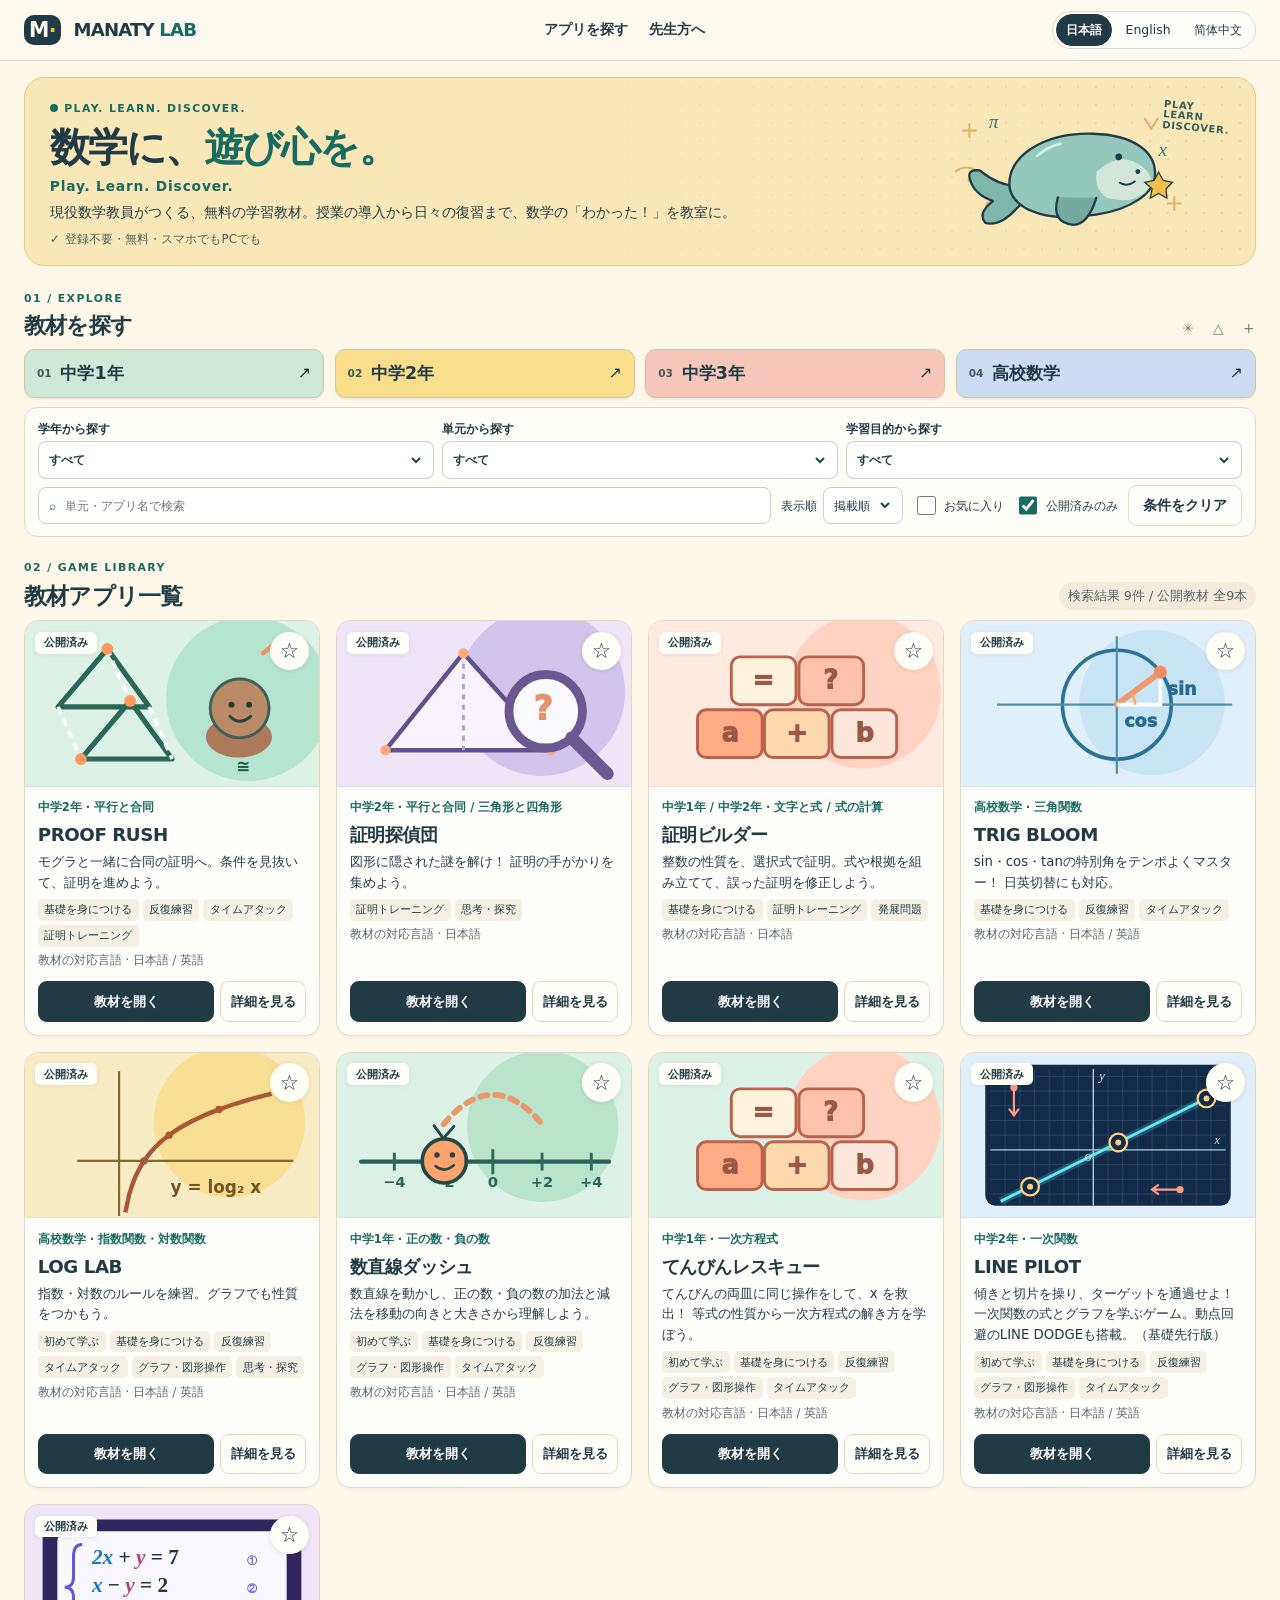
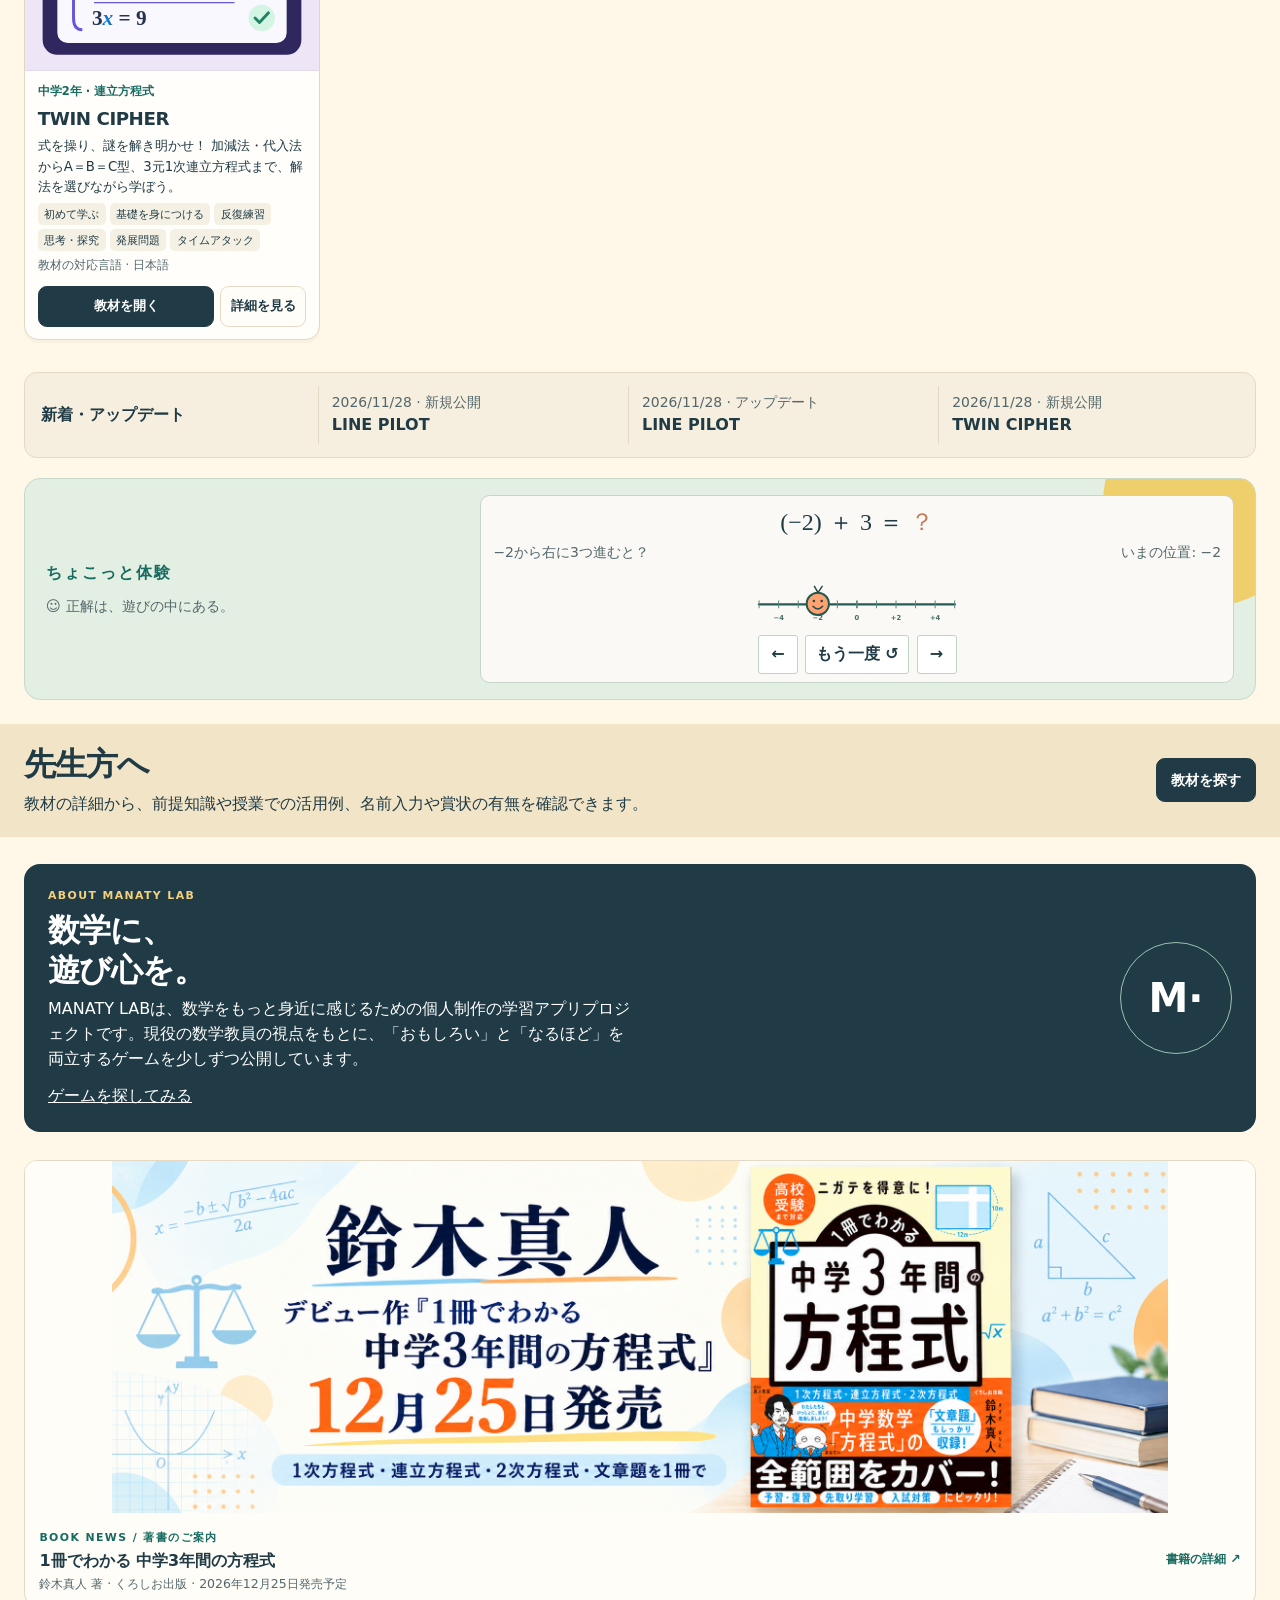
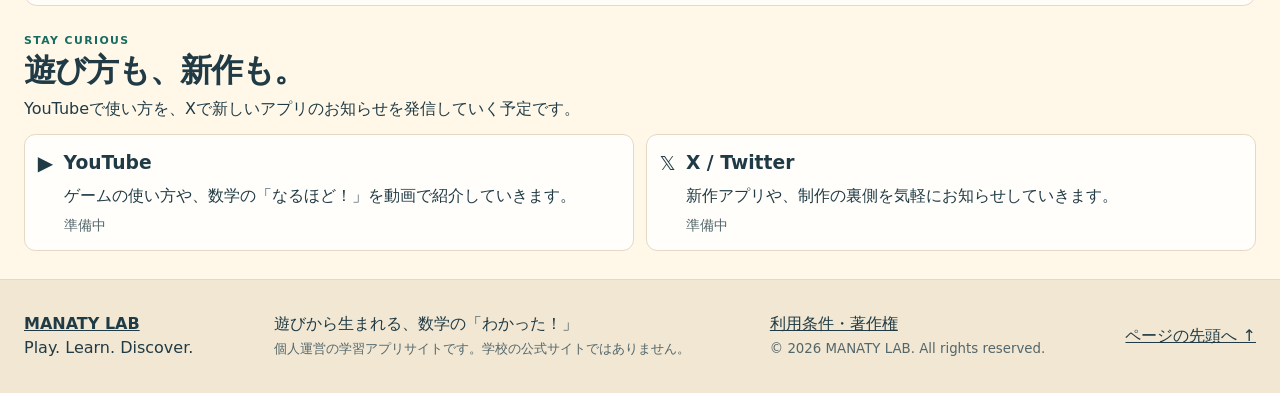
==== index.html @ 7da43551 "Preserve English hero line breaks and tidy brand CSS" ====
<!doctype html>
<html lang="ja">
<head>
  <meta charset="utf-8">
  <meta name="viewport" content="width=device-width, initial-scale=1, viewport-fit=cover">
  <meta name="theme-color" content="#fff8e9">
  <meta name="description" content="MANATY LAB — 遊びから生まれる、数学の「わかった！」。中学・高校数学を楽しく学べる無料の学習ゲームを公開しています。">
  <meta property="og:type" content="website">
  <meta property="og:title" content="MANATY LAB | Play. Learn. Discover.">
  <meta property="og:description" content="遊びから生まれる、数学の「わかった！」無料で遊べる数学の学習アプリ。">
  <meta property="og:locale" content="ja_JP">
  <title>MANATY LAB — Play. Learn. Discover.</title>
  <link rel="stylesheet" href="./styles.css">
  <link rel="stylesheet" href="./editorial.css">
  <style>

    /* MANATY LAB / Cream Playground. Brand shell only; app artwork remains unchanged. */
    :root{--paper:#fff8e9;--ink:#203b45;--muted:#53666b;--line:#e5d9c5;--green:#176b60;--mint:#e1f1e6;--white:#fffefa;--yellow:#f4be48;--coral:#e97d69}
    body{line-height:1.55;background:var(--paper)}
    .container{width:min(calc(100% - 3rem),84rem)}
    .site-header{background:#fffaf0;border-bottom:1px solid #e5d9c5}
    .header-inner{min-height:3.75rem;gap:1rem}
    .wordmark{font-size:1.13rem;letter-spacing:-.045em}
    .wordmark-symbol{display:inline-block;background:var(--ink);color:#fff8e9;border-radius:10px;padding:.05rem .32rem;line-height:1.4;font-size:1.28rem}
    .wordmark-symbol span{color:var(--yellow)}
    .wordmark b{color:var(--green)}
    .desktop-nav{gap:1.3rem}
    .desktop-nav a{font-weight:750}
    .languages{border:1px solid var(--line);border-radius:2rem;padding:.15rem;background:var(--white)}
    .languages button{border-radius:2rem;min-height:2rem;padding-inline:.58rem}
    .languages [aria-pressed="true"]{background:var(--ink);color:white;border-color:var(--ink)}
    .hero-wrap{position:relative;isolation:isolate;overflow:hidden;display:grid;grid-template-columns:minmax(0,1.45fr) minmax(0,.55fr);gap:1.1rem;align-items:center;margin-block:1rem 1.15rem;padding:1.05rem 1.55rem;background:#f9e7b7;border:1px solid #e5c985;border-radius:1.25rem}
    .hero-wrap::before{content:"";position:absolute;z-index:-1;inset:0;background-image:radial-gradient(#b4a16740 1px,transparent 1px);background-size:18px 18px;mask-image:linear-gradient(90deg,transparent 35%,black)}
    .hero-copy h1,html:lang(ja) .hero-copy h1,html:lang(zh) .hero-copy h1{font-size:clamp(1.75rem,3.1vw,2.65rem);line-height:1.16;letter-spacing:-.045em;margin:.28rem 0 .35rem}
    .hero-copy h1 br{display:none}
    html:lang(en) .hero-copy h1 br{display:initial}
    .hero-english{font-size:.86rem;font-weight:750;letter-spacing:.06em;color:var(--green)}
    .hero-description{max-width:58em;font-size:.85rem;line-height:1.6;margin:.3rem 0 .4rem;color:var(--ink)}
    .eyebrow,.section-kicker,.play-label{font-size:.68rem;letter-spacing:.13em;font-weight:850;color:var(--green)}
    .eyebrow-dot{display:inline-block;width:.5rem;height:.5rem;background:var(--green);border-radius:50%;margin-right:.4rem}
    .hero-actions{display:none}
    .trust-row{margin-top:.35rem;font-size:.75rem;color:#4b625c}
    .hero-brand-art{position:relative;display:flex;align-items:center;justify-content:center;min-width:0;min-height:0}
    .lab-manatee{display:block;width:min(100%,15rem);height:auto;overflow:visible}
    .hero-stamp{position:absolute;right:0;top:0;line-height:1.04;font-size:clamp(.54rem,.78vw,.73rem);font-weight:900;letter-spacing:.07em;color:#365e58;transform:rotate(5deg)}
    .hero-stamp span{color:#9b493b}
    .catalog-section{padding-top:0}
    .catalog-heading{display:flex;justify-content:space-between;align-items:flex-end;gap:.7rem;margin-bottom:.6rem}
    .catalog-heading h2,#filterTitle{font-size:1.4rem;margin:.12rem 0 0;letter-spacing:-.035em}
    .catalog-decoration{color:#8d7853;font-size:.85rem;letter-spacing:.12em}
    .grade-shortcuts{gap:.65rem;margin-bottom:.6rem}
    .grade-shortcuts button{position:relative;display:grid;grid-template-columns:auto minmax(0,1fr) auto;gap:.55rem;min-height:3.05rem;border:1px solid #d0c5aa;border-radius:.65rem;padding:.45rem .75rem;color:var(--ink);box-shadow:0 2px 0 #203b4510}
    .grade-shortcuts button:nth-child(1){background:#cfe9d9}
    .grade-shortcuts button:nth-child(2){background:#f9df8c}
    .grade-shortcuts button:nth-child(3){background:#f6c7b8}
    .grade-shortcuts button:nth-child(4){background:#cbdcf4}
    .grade-shortcuts button span:first-child{grid-column:auto;font-size:.66rem;font-weight:850;letter-spacing:0;color:#40585e}
    .grade-shortcuts strong{font-size:clamp(.95rem,1.5vw,1.09rem);font-weight:850}
    .grade-shortcuts button:hover{outline:2px solid var(--ink);outline-offset:-2px}
    #filters{background:#fffdf7;border:1px solid var(--line);border-radius:.85rem;padding:.65rem .8rem}
    .filter-grid{gap:.5rem}
    .filter-grid label,.filter-tools label{font-size:.78rem}
    select,.search-box{border-radius:.5rem;border-color:#c9d2c8;min-height:2.35rem;padding-block:.3rem}
    .filter-tools{gap:.25rem .65rem;margin-top:.4rem}
    .filter-tools .quiet,.check{min-height:2.35rem}
    .button,.app-play,.quiet{border-radius:.55rem;font-weight:750}
    .button-dark,.app-play{background:var(--ink);border-color:var(--ink)}
    .button-dark:hover,.app-play:hover{background:var(--green)}
    .list-heading{margin:1.05rem 0 .65rem;align-items:end}
    .list-heading h2{font-size:1.45rem;margin-top:.12rem}
    .count-pill{font-size:.79rem;background:#f4ecdb;padding:.25rem .55rem;border-radius:2rem}
    #catalogStatus:empty{display:none}
    .app-grid{grid-template-columns:repeat(4,minmax(0,1fr));gap:1rem}
    .app-card{background:var(--white);border:1px solid #e2d7c4;border-radius:.9rem;overflow:hidden;box-shadow:0 3px 0 #5843250b}
    .app-art{height:auto;aspect-ratio:16/9;border-radius:0;border-bottom:1px solid #203b4510}
    .app-art svg{display:block;width:100%;height:100%}
    .app-content{padding:.8rem;gap:.35rem}
    .app-content h3{font-size:1.14rem;line-height:1.3;letter-spacing:-.025em}
    .app-content p{font-size:.83rem;line-height:1.55}
    .app-meta,.game-language{font-size:.72rem!important}
    .app-meta{color:var(--green);font-weight:750}
    .tags{gap:.25rem}
    .tags li{background:#f4f0e4;border:0;border-radius:.3rem;font-size:.69rem;padding:.15rem .4rem}
    .status-chip{border-radius:.35rem;background:#fffdf7;color:#203b45;font-size:.69rem;box-shadow:0 1px 4px #203b4518}
    .status-chip.published{background:#fffdf7}
    .favorite{border-radius:50%;border-color:#fff8e9;background:#fffdf7;min-width:2.4rem;min-height:2.4rem;box-shadow:0 1px 5px #203b451c}
    .app-actions{gap:.35rem;align-items:stretch}
    .app-actions .app-play{flex:1 1 auto}
    .app-actions .app-play,.app-actions .quiet{font-size:.8rem;min-height:2.55rem;padding:.4rem .6rem}
    .app-actions .quiet{background:#fffdf7;border-color:var(--line)}
    .news-section{margin:2rem auto 1.3rem;padding:.8rem 1rem;border:1px solid var(--line);border-radius:.8rem;background:#f6efdf}
    .news-card{border-left:1px solid var(--line)}
    .mini-section{margin-block:1.3rem}
    .mini-section .hero-visual{max-width:100%;display:grid;grid-template-columns:minmax(0,.55fr) minmax(0,1fr);align-items:center;gap:.6rem 1.25rem;border:1px solid #c6d9cb;border-radius:1rem;background:#e3efe2;padding:1rem 1.3rem}
    .mini-section .mini-stage{grid-column:2;grid-row:1/3;margin:0;padding:.5rem .75rem;border-radius:.6rem}
    .mini-section .play-label{align-self:end;font-size:1rem}
    .mini-section .hero-note{align-self:start;text-align:left;font-size:.9rem}
    .mini-section .mini-equation{font-size:1.5rem}
    .mini-section #miniTrack{max-height:4.5rem}
    .mini-section .mini-controls button{min-height:2.4rem;min-width:2.5rem}
    .teacher-section{margin-top:1.5rem;padding-block:1.3rem;background:#f1e4c7}
    .about-section,.connect-section{margin-block:1.7rem}
    .about-panel{background:var(--ink);border-radius:1rem;padding:1.5rem}
    .about-panel .section-kicker{color:#f4d17d}
    .about-orbit{width:7rem;border-color:#9bc1b2}
    .book-section{margin-block:1.5rem}
    .book-banner{background:#fffdf7;border:1px solid var(--line);border-radius:.8rem;overflow:hidden}
    .book-banner img{display:block;width:100%;height:auto;max-height:22rem;object-fit:contain;background:#fffdf7}
    .book-copy{padding:.7rem .9rem;border-left:0}
    .book-copy h2{font-size:1rem;line-height:1.4;margin:.1rem 0}
    .book-copy p,.book-cta{font-size:.78rem}
    .connect-card{border-radius:.7rem;border:1px solid var(--line);background:var(--white)}
    .site-footer{background:#f1e7d3}
    :focus-visible{outline:3px solid #9a542e;outline-offset:3px}
    @media(hover:hover) and (prefers-reduced-motion:no-preference){
      .app-card,.grade-shortcuts button{transition:transform .16s ease,box-shadow .16s ease,border-color .16s ease}
      .app-card:hover{transform:translateY(-3px);box-shadow:0 8px 16px #59432116;border-color:#bfb398}
      .grade-shortcuts button:hover{transform:translateY(-2px)}
      .lab-manatee{transition:transform .3s ease}
      .hero-brand-art:hover .lab-manatee{transform:translateY(-4px) rotate(-3deg)}
    }
    @media(min-width:55.01rem) and (max-width:70rem){.app-grid{grid-template-columns:repeat(3,minmax(0,1fr))}}
    @media(max-width:55rem){.app-grid{grid-template-columns:repeat(2,minmax(0,1fr))}.hero-wrap{grid-template-columns:minmax(0,1.6fr) minmax(0,.4fr);padding:1rem}}
    @media(max-width:41rem){
      .container{width:calc(100% - 1.25rem)}
      .header-inner{min-height:3.6rem}
      .wordmark{font-size:1rem}
      .languages button{padding-inline:.38rem;font-size:.71rem}
      .hero-wrap{grid-template-columns:minmax(0,1fr) 5.5rem;gap:.35rem;margin-block:.7rem .9rem;padding:.8rem .7rem;border-radius:.8rem}
      .hero-copy h1,html:lang(ja) .hero-copy h1,html:lang(zh) .hero-copy h1{font-size:clamp(1.35rem,5.8vw,1.85rem);line-height:1.2}
      .hero-copy h1 br{display:initial}
      .hero-english{font-size:.68rem}
      .hero-description{font-size:.76rem}
      .trust-row{font-size:.68rem}
      .hero-stamp{display:none}
      .grade-shortcuts{grid-template-columns:repeat(2,minmax(0,1fr));gap:.45rem}
      .grade-shortcuts button{min-height:2.85rem;padding:.45rem .5rem;gap:.35rem}
      #filters{padding:.55rem}
      .filter-tools{gap:.2rem .45rem}
      .list-heading{margin-top:.85rem}
      .app-grid{gap:.65rem}
      .app-content{padding:.6rem;gap:.3rem}
      .app-content h3{font-size:1rem}
      .app-content p{font-size:.77rem}
      .app-actions .app-play,.app-actions .quiet{font-size:.75rem;min-height:2.45rem;padding:.35rem .4rem}
      .status-chip{top:.35rem;left:.35rem;font-size:.61rem}
      .favorite{top:.35rem;right:.35rem;min-height:2.1rem;min-width:2.1rem;font-size:1.1rem}
      .mini-section .hero-visual{display:block;padding:.8rem}
      .mini-section .mini-stage{margin:.4rem 0}
      .mini-section .hero-note{text-align:right;font-size:.73rem}
      .book-copy{flex-direction:column;align-items:flex-start;gap:.35rem}
      .about-panel{padding:1.15rem}
    }
    @media(max-width:23rem){.app-grid{grid-template-columns:1fr}.hero-wrap{grid-template-columns:minmax(0,1fr) 4.2rem}}

  </style>
  <script defer src="./app.js"></script>
</head>
<body>
  <a class="skip-link" href="#apps" data-i18n="skip">アプリ一覧へスキップ</a>
  <header class="site-header" id="top">
    <div class="header-inner container">
      <a class="wordmark" href="#top" data-label="home">
        <span class="wordmark-symbol" aria-hidden="true">M<span>·</span></span>
        <span>MANATY <b>LAB</b></span>
      </a>
      <nav class="desktop-nav" data-label="navigation">
        <a href="#apps" data-i18n="navApps">アプリを探す</a>
        <a href="#how" data-i18n="teachers">先生方へ</a>
      </nav>
      <div class="header-tools">
        <div class="languages" role="group" data-label="language">
          <button type="button" data-lang="ja" aria-pressed="true" lang="ja">日本語</button>
          <button type="button" data-lang="en" aria-pressed="false" lang="en">English</button>
          <button type="button" data-lang="zh" aria-pressed="false" lang="zh-CN">简体中文</button>
        </div>
        <a class="header-cta" href="#apps"><span data-i18n="headerPlay">遊んでみる</span></a>
      </div>
    </div>
  </header>

  <main>
    <section class="hero-wrap container" aria-labelledby="hero-title">
      <div class="hero-copy">
        <span class="eyebrow"><span class="eyebrow-dot" aria-hidden="true"></span><span data-i18n="heroEyebrow">FREE MATH PLAYGROUND</span></span>
        <h1 id="hero-title" data-i18n-html="heroTitle">数学に、<br><span class="highlight">遊び心を。</span></h1>
        <p class="hero-english">Play. <strong>Learn.</strong> Discover.</p>
        <p class="hero-description" data-i18n="heroDesc">現役数学教員がつくる、無料の学習教材。授業の導入から日々の復習まで、数学の「わかった！」を教室に。</p>
        <div class="hero-actions">
          <a class="button button-dark" href="#apps"><span data-i18n="heroExplore">ゲームを見つける</span></a>
          <a class="button button-light" href="#how"><span data-i18n="teachers">先生方へ</span></a>
        </div>
        <div class="trust-row"><span class="trust-mark" aria-hidden="true">✓</span><span data-i18n="heroTrust">登録不要・無料・スマホでもPCでも</span></div>
      </div>

      <div class="hero-brand-art" aria-hidden="true"><div class="hero-stamp">PLAY<br>LEARN<br>DISCOVER<span>.</span></div><svg viewBox="0 0 260 150" xmlns="http://www.w3.org/2000/svg" aria-hidden="true" class="lab-manatee"><g fill="none" stroke="#d9b66b" stroke-width="2.2" stroke-linecap="round"><path d="M14 31h14m-7-7v14M236 110h14m-7-7v14M211 18l7 11 7-11"/><circle cx="44" cy="113" r="5"/><path d="M6 75q12-8 24 0m-10 10q12-8 24 0"/></g><g transform="rotate(-9 136 77)"><path d="M76 82Q52 79 34 58Q20 54 22 66Q24 83 43 93Q24 103 31 115Q46 122 67 105L82 94" fill="#7fb7ab" stroke="#203b45" stroke-width="2.5" stroke-linejoin="round"/><path d="M63 83C63 47 110 28 162 38C204 46 225 67 221 91C218 112 190 125 151 125C105 125 66 111 63 83Z" fill="#94c8bb" stroke="#203b45" stroke-width="2.5"/><path d="M159 79q29-19 49 2q16 17-1 29q-20 10-43-2q-11-12-5-29Z" fill="#d4e6d9"/><path d="M113 100q-12 26 12 32q16 2 29-25" fill="#75ab9e" stroke="#203b45" stroke-width="2.5" stroke-linecap="round"/><circle cx="185" cy="67" r="3.6" fill="#203b45"/><circle cx="203" cy="86" r="2.6" fill="#203b45"/><path d="M182 95q7 6 16 1" fill="none" stroke="#203b45" stroke-width="2.2" stroke-linecap="round"/><path d="M98 52q13-8 27-9" fill="none" stroke="#d1eee0" stroke-width="3" stroke-linecap="round"/></g><g font-family="Georgia,serif" font-size="21" font-style="italic" fill="#377b72"><text x="42" y="28">π</text><text x="226" y="58">x</text></g><path d="M226 76l5 9 10 2-7 7 1 10-9-5-9 5 2-10-8-7 10-2z" fill="#f4be48" stroke="#203b45" stroke-width="1.4"/></svg></div>
    </section>

    <section class="catalog-section container" id="apps" aria-labelledby="apps-title" tabindex="-1">
      <div class="catalog-heading"><div><span class="section-kicker">01 / EXPLORE</span><h2 id="filterTitle" data-i18n="find">教材を探す</h2></div><span class="catalog-decoration" aria-hidden="true">✳ &nbsp; △ &nbsp; +</span></div>
      <div class="grade-shortcuts" aria-label="Grade" data-label="byGrade"><button type="button" data-quick-grade="j1"><span aria-hidden="true">01</span><strong data-i18n="gradeJ1">中学1年</strong><span aria-hidden="true">↗</span></button><button type="button" data-quick-grade="j2"><span aria-hidden="true">02</span><strong data-i18n="gradeJ2">中学2年</strong><span aria-hidden="true">↗</span></button><button type="button" data-quick-grade="j3"><span aria-hidden="true">03</span><strong data-i18n="gradeJ3">中学3年</strong><span aria-hidden="true">↗</span></button><button type="button" data-quick-grade="high"><span aria-hidden="true">04</span><strong data-i18n="gradeHigh">高校数学</strong><span aria-hidden="true">↗</span></button></div>
      <form id="filters" aria-labelledby="filterTitle">
        <div class="filter-grid">
          <label><span data-i18n="byGrade">学年から探す</span><select id="grade"></select></label>
          <label><span data-i18n="byUnit">単元から探す</span><select id="unit"></select></label>
          <label><span data-i18n="byPurpose">学習目的から探す</span><select id="purpose"></select></label>
        </div>
        <div class="filter-tools">
          <label class="search-box"><span aria-hidden="true">⌕</span><span class="sr-only" data-i18n="searchLabel">教材を検索</span><input id="searchInput" type="search" data-i18n-placeholder="searchPlaceholder" autocomplete="off"></label>
          <label class="sort-control"><span data-i18n="sortLabel">表示順</span><select id="sort"></select></label>
          <label class="check"><input type="checkbox" id="onlyFavorites"><span data-i18n="favorites">お気に入り</span></label>
          <label class="check"><input type="checkbox" id="onlyPublished" checked><span data-i18n="onlyPublished">公開済みのみ</span></label>
          <button type="button" class="quiet" id="resetFilters" data-i18n="clear">条件をクリア</button>
        </div>
      </form>
      <div class="section-heading list-heading">
        <div><span class="section-kicker">02 / GAME LIBRARY</span><h2 id="apps-title" data-i18n="library">教材アプリ一覧</h2></div>
        <p class="count-pill" id="appCount" aria-live="polite"></p>
      </div>
      <p id="catalogStatus" role="status"></p>
      <button type="button" id="retry" class="button button-dark" hidden data-i18n="retry">再試行</button>
      <div class="app-grid" id="appGrid"></div>
      <button type="button" id="more" class="button button-light more" hidden data-i18n="more">さらに表示</button>
    </section>

    <section class="news-section container" aria-labelledby="newsTitle">
      <h2 id="newsTitle" data-i18n="news">新着・アップデート</h2>
      <div id="newsList"></div>
    </section>

    <section class="mini-section container" aria-label="Mini math game">
      <div class="hero-visual" data-label="miniLabel">
        <span class="visual-decor visual-decor-one" aria-hidden="true">✦</span>
        <span class="visual-decor visual-decor-two" aria-hidden="true">＋</span>
        <div class="play-label"><span class="play-label-dot"></span><span data-i18n="miniLabel">ちょこっと体験</span></div>
        <div class="hero-blob" aria-hidden="true"></div>
        <div class="mini-stage">
          <div class="mini-equation" aria-hidden="true"><span class="mini-equation-x">(−2)</span><span>＋</span><span>3</span><span>＝</span><span class="mini-result" id="miniResult">?</span></div>
          <div class="mini-guides"><span data-i18n="miniInstruction">矢印を押して、数字を動かそう</span><span id="miniStatus" aria-live="polite">0</span></div>
          <svg id="miniTrack" viewBox="0 0 470 148" role="img" aria-label="Number line from minus five to plus five">
            <path d="M34 85 H436" stroke="#265c55" stroke-width="5" stroke-linecap="round"/>
            <g id="miniTicks"></g><g id="miniRunner"></g>
          </svg>
          <div class="mini-controls">
            <button type="button" id="miniLeft" data-label="left">←</button>
            <button type="button" id="miniReset"><span data-i18n="miniReset">もう一度</span> ↺</button>
            <button type="button" id="miniRight" data-label="right">→</button>
          </div>
        </div>
        <div class="hero-note"><span class="smile" aria-hidden="true">☺</span><span data-i18n="heroVisualNote">正解は、遊びの中にある。</span></div>
      </div>
    </section>

    <section class="teacher-section" id="how" aria-labelledby="teacherTitle">
      <div class="container teacher-layout">
        <div><h2 id="teacherTitle" data-i18n="teachers">先生方へ</h2><p data-i18n="teacherBody">教材の詳細から、前提知識や授業での活用例、名前入力や賞状の有無を確認できます。</p></div>
        <a class="button button-dark" href="#apps" data-i18n="find">教材を探す</a>
      </div>
    </section>

    <dialog id="details" aria-labelledby="detailTitle">
      <div class="detail-top"><h2 id="detailTitle"></h2><form method="dialog"><button autofocus type="submit" class="quiet" data-i18n="close">閉じる</button></form></div>
      <div id="detailBody"></div>
    </dialog>

    <section class="about-section container" id="about">
      <div class="about-panel">
        <div><div class="section-kicker" data-i18n="aboutKicker">ABOUT MANATY LAB</div><h2 data-i18n-html="aboutTitle">数学に、<br><span>遊び心を。</span></h2><p data-i18n="aboutBody">MANATY LABは、数学をもっと身近に感じるための個人制作の学習アプリプロジェクトです。現役の数学教員の視点をもとに、「おもしろい」と「なるほど」を両立するゲームを少しずつ公開しています。</p><a href="#apps" class="text-link"><span data-i18n="aboutLink">ゲームを探してみる</span> </a></div>
        <div class="about-orbit" aria-hidden="true"><div class="orbit orbit-1"></div><div class="orbit orbit-2"></div><div class="orbit-center">M<span>·</span></div><span class="orbit-text orbit-text-a">PLAY</span><span class="orbit-text orbit-text-b">LEARN</span><span class="orbit-text orbit-text-c">DISCOVER</span></div>
      </div>
    </section>

    <section class="book-section container" id="book" aria-labelledby="bookTitle">
      <a class="book-banner" href="https://www.maruzenjunkudo.co.jp/products/9784801110496" target="_blank" rel="noopener noreferrer">
        <img id="bookBannerImage" src="./book-banner.png.png" alt="鈴木真人著『1冊でわかる 中学3年間の方程式』2026年12月25日発売予定" hidden>
        <div class="book-copy"><div><span class="section-kicker" data-i18n="bookKicker">BOOK NEWS / 著書のご案内</span><h2 id="bookTitle">1冊でわかる 中学3年間の方程式</h2><p data-i18n="bookMeta">鈴木真人 著 · くろしお出版 · 2026年12月25日発売予定</p></div><span class="book-cta" data-i18n="bookAction">書籍の詳細 ↗</span></div>
      </a>
    </section>

    <section class="connect-section container" id="connect">
      <div class="section-heading narrow"><div><div class="section-kicker" data-i18n="connectKicker">STAY CURIOUS</div><h2 data-i18n="connectTitle">遊び方も、新作も。</h2><p data-i18n="connectSubtitle">YouTubeで使い方を、Xで新しいアプリのお知らせを発信していく予定です。</p></div></div>
      <div class="connect-grid">
        <article class="connect-card youtube"><div class="connect-icon">▶</div><div><h3>YouTube</h3><p data-i18n="youtubeDesc">ゲームの使い方や、数学の「なるほど！」を動画で紹介していきます。</p><span class="soon-tag" id="youtubeTag" data-i18n="comingSoonSocial">準備中</span><a class="connect-link" id="youtubeLink" hidden target="_blank" rel="noopener noreferrer" data-i18n="visitChannel">チャンネルを見る ↗</a></div></article>
        <article class="connect-card social"><div class="connect-icon">𝕏</div><div><h3>X / Twitter</h3><p data-i18n="xDesc">新作アプリや、制作の裏側を気軽にお知らせしていきます。</p><span class="soon-tag" id="xTag" data-i18n="comingSoonSocial">準備中</span><a class="connect-link" id="xLink" hidden target="_blank" rel="noopener noreferrer" data-i18n="visitX">Xを見る ↗</a></div></article>
      </div>
    </section>
  </main>

  <footer class="site-footer"><div class="container footer-inner"><div><a class="footer-brand" href="#top">MANATY LAB</a><p>Play. Learn. Discover.</p></div><div><p data-i18n="footerMessage">遊びから生まれる、数学の「わかった！」</p><small data-i18n="footerNote">個人運営の学習アプリサイトです。学校の公式サイトではありません。</small></div><div><a href="./terms.html" data-i18n="termsLink">利用条件・著作権</a><br><small>© 2026 MANATY LAB. All rights reserved.</small></div><a href="#top" class="to-top" data-i18n="backToTop">ページの先頭へ</a></div></footer>
</body>
</html>
---- styles.css ----
:root {
  color-scheme: light;
  --paper: #f9f8f3;
  --ink: #1b3530;
  --muted: #486259;
  --line: #d3dfd5;
  --green: #174d40;
  --mint: #e0f1e6;
  --white: #fff;
  font-family: system-ui, "Hiragino Sans", "Microsoft YaHei", sans-serif;
  color: var(--ink);
  background: var(--paper);
}
* { box-sizing: border-box; }
[hidden] { display: none !important; }
html { scroll-padding-top: 5rem; scroll-behavior: smooth; }
body { margin: 0; line-height: 1.6; }
main { overflow-wrap: anywhere; }
h1, h2, h3, p { margin: 0; }
h2 { font-size: clamp(1.4rem, 3vw, 2rem); line-height: 1.25; letter-spacing: -.035em; }
a { color: inherit; }
button, select, input { font: inherit; color: inherit; }
button, select { cursor: pointer; }
button:disabled, select:disabled, input:disabled { cursor: default; opacity: .65; }
:focus-visible { outline: 3px solid #96613a; outline-offset: 3px; }
.container { width: min(100% - 2.5rem, 73rem); margin-inline: auto; }
.sr-only, .skip-link:not(:focus) { position: absolute; width: 1px; height: 1px; clip-path: inset(50%); overflow: hidden; white-space: nowrap; }
.skip-link:focus { position: fixed; z-index: 5; padding: .75rem; background: var(--white); }
.site-header { position: sticky; top: 0; z-index: 2; background: var(--paper); border-bottom: 1px solid var(--line); }
.header-inner, .header-tools, .wordmark, .desktop-nav { display: flex; align-items: center; }
.header-inner { justify-content: space-between; min-height: 4.25rem; gap: 1rem; }
.header-tools, .wordmark, .desktop-nav { gap: .8rem; }
.wordmark { font-weight: 900; text-decoration: none; letter-spacing: -.04em; white-space: nowrap; }
.wordmark b, .wordmark-symbol span { color: #24654f; }
.wordmark-symbol { border: 2px solid currentColor; border-radius: .6rem; padding-inline: .34rem; font-size: 1.2rem; }
.desktop-nav a, .header-cta { font-size: .9rem; text-decoration: none; font-weight: 650; }
.desktop-nav a:hover, .header-cta:hover { text-decoration: underline; }
.languages { display: flex; gap: .15rem; border: 1px solid var(--line); border-radius: 2rem; padding: .2rem; background: var(--white); }
.languages button { border: 0; border-radius: 2rem; background: transparent; font-size: .875rem; min-height: 2.25rem; padding-inline: .5rem; }
.languages [aria-pressed="true"] { background: var(--green); color: white; }
.hero-wrap { display: grid; grid-template-columns: 1.04fr 1fr; align-items: center; gap: clamp(1.2rem, 3.5vw, 3.5rem); padding-block: clamp(1.8rem,5vw,4.2rem) 2rem; }
.eyebrow, .section-kicker, .play-label { font-size: .85rem; font-weight: 800; letter-spacing: .08em; }
.eyebrow, .section-kicker { color: var(--green); }
.hero-copy h1 { font-size: clamp(2.5rem,5vw,4.25rem); line-height: 1.12; letter-spacing: -.064em; margin-block: .55rem; }
html:lang(ja) .hero-copy h1, html:lang(zh) .hero-copy h1 {
  font-size: clamp(1.82rem,3.08vw,3rem);
  letter-spacing: -.04em;
  line-break: strict;
}
.highlight { color: #226951; }
.hero-english { font-size: clamp(1.25rem,2.5vw,1.75rem); letter-spacing: -.03em; }
.hero-description { color: var(--muted); margin-block: .65rem 1rem; max-width: 38ch; }
.hero-actions { display: flex; flex-wrap: wrap; gap: .55rem; }
.button, .app-play, .quiet { display: inline-flex; align-items: center; justify-content: center; text-align: center; min-height: 2.75rem; padding: .52rem .88rem; font-size: .9rem; font-weight: 730; border: 1px solid var(--line); border-radius: .7rem; text-decoration: none; }
.button-dark, .app-play { background: var(--green); color: white; border-color: var(--green); }
.button-dark:hover, .app-play:hover { background: #24634f; }
.button-light, .quiet { background: var(--white); }
.button-light:hover, .quiet:hover, .news-card:hover { background: var(--mint); }
.trust-row { color: var(--muted); margin-top: .7rem; font-size: .875rem; }
.trust-mark { margin-inline-end: .35rem; }
.hero-visual { position: relative; isolation: isolate; overflow: hidden; background: #cee8d7; border: 1px solid #b7d6c3; border-radius: 1.65rem; padding: 1.25rem clamp(.8rem,3vw,2.1rem); }
.hero-blob { position: absolute; inset: -10% -8% auto auto; width: 16rem; aspect-ratio: 1; background: #e6f2df; border-radius: 50%; z-index: -1; }
.visual-decor { position: absolute; color: #507a68; font-size: 1.7rem; right: 1rem; top: .45rem; }
.visual-decor-two { top: auto; right: auto; bottom: .3rem; left: 1rem; }
.mini-stage { background: #fbfffb; border: 1px solid #b1d0bc; border-radius: 1.15rem; margin-block: .65rem; padding: .8rem; text-align: center; }
.mini-equation { display: flex; justify-content: center; gap: .45rem; font-size: clamp(1.7rem, 3.4vw, 2.7rem); font-weight: 850; font-variant-numeric: tabular-nums; }
.mini-result { min-width: 1ch; }
.mini-guides, .hero-note { color: var(--muted); font-size: .875rem; }
.mini-guides { display: flex; flex-wrap: wrap; justify-content: space-between; gap: .25rem .6rem; text-align: start; }
.hero-note { text-align: end; }
.smile { margin-inline-end: .3rem; }
#miniTrack { display: block; width: 100%; height: auto; max-height: 7.6rem; }
.mini-controls { display: flex; justify-content: center; gap: .45rem; }
.mini-controls button { min-width: 2.75rem; min-height: 2.75rem; border: 1px solid #bed4c5; border-radius: .65rem; background: #eaf4eb; padding-inline: .6rem; font-weight: 700; }
.mini-controls button:hover { background: #d7ebdc; }
.news-section { margin-block: 0 1.55rem; border-block: 1px solid var(--line); padding-block: .85rem; display: grid; grid-template-columns: minmax(9rem,.85fr) 3fr; align-items: center; gap: .65rem 1rem; }
.news-section h2 { font-size: 1.15rem; }
#newsList { display: flex; flex-wrap: wrap; gap: .6rem; }
.news-card { background: var(--white); border: 1px solid var(--line); border-radius: .7rem; text-align: start; padding: .35rem .8rem; flex: 1 1 9rem; }
.news-card > span { display: block; color: var(--muted); font-size: .87rem; }
.news-label { display: inline-block; white-space: nowrap; }
#filterTitle { margin-bottom: .65rem; }
#filters { padding: .9rem; border: 1px solid var(--line); border-radius: 1rem; background: #eef3ed; }
.filter-grid { display: grid; grid-template-columns: repeat(3,minmax(0,1fr)); gap: .6rem; }
.filter-grid label { display: grid; grid-template-columns: minmax(0,1fr); gap: .18rem; font-size: .875rem; font-weight: 750; min-width: 0; }
select, .search-box { min-height: 2.75rem; max-width: 100%; border: 1px solid #acbfb3; border-radius: .6rem; background: white; padding: .4rem .65rem; }
.filter-grid select { width: 100%; min-width: 0; }
select { appearance: none; padding-inline-end: 2rem; background: white url("data:image/svg+xml,%3Csvg xmlns='http://www.w3.org/2000/svg' viewBox='0 0 16 16'%3E%3Cpath d='m4 6 4 4 4-4' fill='none' stroke='%23174d40' stroke-width='2'/%3E%3C/svg%3E") right .55rem center / 1rem no-repeat; text-overflow: ellipsis; }
.filter-tools { display: flex; flex-wrap: wrap; align-items: center; gap: .55rem .8rem; margin-top: .7rem; }
.filter-tools label { font-size: .875rem; }
.search-box { flex: 1 1 15rem; display: flex; align-items: center; gap: .45rem; }
.search-box input { border: 0; background: transparent; width: 100%; min-width: 0; }
.sort-control, .check { display: flex; align-items: center; gap: .35rem; }
.check { min-height: 2.75rem; }
.check input { accent-color: var(--green); inline-size: 1.15rem; block-size: 1.15rem; }
.section-heading { display: flex; justify-content: space-between; align-items: baseline; flex-wrap: wrap; gap: .45rem; }
.list-heading { margin-block: 1.65rem .7rem; }
.count-pill, .game-language, .app-meta, #catalogStatus { color: var(--muted); font-size: .9rem; }
#retry { margin-block: .7rem; }
.app-grid { display: grid; grid-template-columns: repeat(3,minmax(0,1fr)); gap: 1rem; }
.app-card { display: flex; flex-direction: column; min-width: 0; background: var(--white); border: 1px solid var(--line); border-radius: 1.15rem; overflow: hidden; }
.app-art { position: relative; height: clamp(8.6rem,14vw,11.5rem); overflow: hidden; }
.app-art svg { display: block; width: 100%; height: 100%; }
.art-mint { background: #ddf2e6; }
.art-violet { background: #eee5f7; }
.art-peach { background: #ffeadf; }
.art-sky { background: #e0f0fa; }
.art-yellow { background: #f9ecc4; }
.status-chip, .favorite { position: absolute; top: .65rem; border: 1px solid #a1b6aa; background: var(--white); }
.status-chip { left: .65rem; border-radius: 1rem; font-size: .875rem; font-weight: 750; padding: .15rem .55rem; }
.status-chip.published { background: #f4fff5; }
.favorite { right: .65rem; min-width: 2.75rem; min-height: 2.75rem; border-radius: 50%; font-size: 1.35rem; line-height: 1; }
.favorite[aria-pressed="true"] { background: #ffedaa; border-color: #a07b35; }
.favorite:focus-visible { outline-offset: 1px; }
.app-content { display: flex; flex-direction: column; gap: .42rem; flex: 1; padding: .95rem; }
.app-content h3 { font-size: 1.24rem; line-height: 1.3; }
.tags { display: flex; flex-wrap: wrap; gap: .28rem; margin: 0; padding: 0; list-style: none; }
.tags li { background: #edf4ee; border-radius: .38rem; font-size: .875rem; padding: .12rem .42rem; }
.app-actions, .detail-actions { display: flex; flex-wrap: wrap; gap: .42rem; margin-top: auto; padding-top: .35rem; align-items: center; }
.more { display: flex; margin: 1rem auto 0; }
.teacher-section { margin-top: clamp(2.5rem,6vw,4rem); background: #e7f1e8; padding-block: 1.7rem; }
.teacher-layout, .footer-inner { display: flex; flex-wrap: wrap; justify-content: space-between; align-items: center; gap: 1rem; }
.teacher-layout p, .about-panel p, .connect-section p { margin-top: .45rem; }
.about-section, .connect-section { margin-block: clamp(2.3rem,5vw,4rem); }
.about-panel { display: grid; grid-template-columns: 1fr auto; gap: 1rem; align-items: center; background: #1c4138; color: white; padding: clamp(1rem,4vw,3rem); border-radius: 1.4rem; }
.about-panel .section-kicker { color: #a6dcc1; }
.about-panel h2 { margin-top: .3rem; }
.about-panel p { max-width: 58ch; }
.about-panel a { display: inline-block; margin-top: .75rem; }
.about-orbit { display: grid; place-content: center; width: clamp(7rem,17vw,12rem); aspect-ratio: 1; border: 1px solid #a6dcc1; border-radius: 50%; box-shadow: inset 0 0 0 1rem #285448; }
.orbit-center { font-size: 2.5rem; font-weight: 850; }
.orbit-text, .orbit { display: none; }
.connect-grid { display: grid; grid-template-columns: repeat(2,minmax(0,1fr)); gap: .7rem; margin-top: .8rem; }
.connect-card { background: white; border: 1px solid var(--line); border-radius: .85rem; padding: .8rem; display: flex; gap: .65rem; }
.connect-icon { font-size: 1.25rem; }
.soon-tag { display: inline-block; color: var(--muted); font-size: .875rem; margin-top: .35rem; }
.site-footer { border-top: 1px solid var(--line); padding-block: 1.25rem; }
.footer-brand { font-weight: 850; }
.footer-inner small { color: var(--muted); }
dialog { color: var(--ink); border: 1px solid var(--line); border-radius: 1.2rem; width: min(43rem, calc(100% - 2rem)); max-height: calc(100% - 2rem); padding: 0; overflow-wrap: anywhere; }
dialog::backdrop { background: #152d26aa; }
.detail-top { position: sticky; z-index: 1; top: 0; display: flex; align-items: center; justify-content: space-between; gap: .7rem; background: white; padding: .8rem 1rem; border-bottom: 1px solid var(--line); }
#detailBody { padding: 1rem; }
.detail-grid { display: grid; grid-template-columns: repeat(2,minmax(0,1fr)); gap: .75rem; margin: 0 0 .9rem; }
.detail-grid div { padding: .55rem; background: #eef4ee; border-radius: .55rem; }
.detail-grid dt { font-weight: 750; }
.detail-grid dd { color: var(--muted); margin: .2rem 0 0; }
@media (max-width: 55rem) {
  .desktop-nav { display: none; }
  .app-grid { grid-template-columns: repeat(2,minmax(0,1fr)); }
}
@media (max-width: 41rem) {
  .container { width: calc(100% - 1.5rem); }
  .header-inner { min-height: 3.75rem; gap: .4rem; }
  .header-cta { display: none; }
  .hero-wrap { grid-template-columns: 1fr; padding-block: 1.3rem 1rem; gap: .85rem; }
  .hero-copy h1 { font-size: clamp(2.06rem,8.1vw,3rem); letter-spacing: -.045em; }
  html:lang(ja) .hero-copy h1, html:lang(zh) .hero-copy h1 { font-size: clamp(1.68rem,7.7vw,2.5rem); }
  .hero-description { margin-block: .4rem .7rem; }
  .hero-visual { padding-block: .65rem; border-radius: 1rem; }
  .mini-stage { margin-block: .35rem; padding-block: .45rem; }
  #miniTrack { max-height: 5.3rem; }
  .news-section { grid-template-columns: 1fr; }
  .filter-grid { grid-template-columns: repeat(2,minmax(0,1fr)); }
  .filter-grid label:last-child { grid-column: 1 / -1; }
  .app-grid, .connect-grid { grid-template-columns: 1fr; }
  .about-panel { grid-template-columns: 1fr; }
  .about-orbit { display: none; }
  .detail-grid { grid-template-columns: 1fr; }
}
@media (prefers-reduced-motion: reduce) {
  *, *::before, *::after { scroll-behavior: auto !important; transition: none !important; animation: none !important; }
}
@media (prefers-reduced-motion: no-preference) {
  .button, .quiet, .favorite, .news-card { transition: background-color .15s ease; }
}
---- editorial.css ----
/* MANATY LAB / Editorial design v3. Existing functional styles remain in styles.css. */
:root {
  --paper:#faf9f5; --ink:#202925; --muted:#506059; --line:#d8ddd5;
  --green:#245b4b; --mint:#e8f0e7; --white:#fff;
  font-family:"Hiragino Sans","Yu Gothic","Meiryo",system-ui,sans-serif;
}
.container { width:min(100% - 3rem,73rem); }
.site-header { background:var(--paper); }
.header-inner { min-height:4.7rem; gap:1.25rem; }
.wordmark { font-size:1.15rem; letter-spacing:-.055em; }
.wordmark-symbol { border:0; border-radius:0; padding:0; font-size:1.65rem; }
.wordmark-symbol span { color:#b95b35; }
.desktop-nav { gap:1.5rem; }
.desktop-nav a { font-size:.87rem; }
.header-cta { display:none; }
.languages { border:0; background:transparent; border-radius:0; padding:0; gap:.2rem; }
.languages button { border-radius:2px; padding:.25rem .6rem; font-size:.78rem; min-height:2.35rem; border:1px solid transparent; white-space:nowrap; }
.languages [aria-pressed="true"] { background:transparent; color:var(--green); border-color:var(--green); font-weight:750; }
.hero-wrap { grid-template-columns:1.1fr .9fr; gap:clamp(2rem,5vw,5rem); padding-block:clamp(2.5rem,6vw,5.25rem) 2.2rem; }
.hero-copy h1, html:lang(ja) .hero-copy h1, html:lang(zh) .hero-copy h1 { font-size:clamp(2.8rem,5.8vw,5rem); line-height:1.17; letter-spacing:-.065em; margin:.7rem 0 1.15rem; }
.highlight { color:var(--green); }
.eyebrow,.section-kicker,.play-label { font-size:.72rem; letter-spacing:.115em; font-weight:750; }
.hero-english { font-size:1.15rem; font-weight:500; letter-spacing:0; }
.hero-description { font-size:1rem; line-height:1.85; margin-block:.85rem 1.3rem; max-width:36em; }
.hero-actions { gap:.65rem; }
.button,.app-play,.quiet { border-radius:3px; font-weight:650; }
.hero-actions .button { min-height:3.1rem; padding-inline:1.2rem; }
.hero-visual { background:#e6ede2; border:0; border-radius:2px; padding:1.5rem; }
.hero-blob { width:13rem; background:#f1cb58; inset:-5rem -3.5rem auto auto; opacity:.85; }
.visual-decor { display:none; }
.mini-stage { border:1px solid #c7d4c8; border-radius:2px; background:#faf9f5; margin-block:1rem; padding:1rem; }
.mini-equation { font-family:Georgia,"Times New Roman",serif; font-weight:500; }
.mini-controls button { border-radius:3px; background:#fff; }
.hero-note { font-size:.78rem; }
.book-section { margin-block:0 1.8rem; }
.book-banner { display:block; border-block:1px solid var(--line); color:inherit; text-decoration:none; background:#fffdf5; }
.book-banner:hover .book-cta { text-decoration:underline; }
.book-banner img { width:100%; height:auto; display:block; }
.book-copy { display:flex; justify-content:space-between; align-items:center; gap:1rem; padding:1rem 1.25rem; border-left:4px solid #e77b50; }
.book-copy h2 { font-size:clamp(1.05rem,2vw,1.45rem); line-height:1.5; margin:.15rem 0; letter-spacing:0; }
.book-copy p { font-size:.83rem; color:var(--muted); }
.book-cta { color:var(--green); font-size:.85rem; font-weight:700; flex-shrink:0; }
.news-section { padding-block:1rem; margin-bottom:2.6rem; }
.news-card { border:0; border-left:1px solid var(--line); border-radius:0; background:transparent; }
.news-section h2 { font-size:1rem; letter-spacing:0; }
#filterTitle { margin-bottom:1rem; }
.grade-shortcuts { display:grid; grid-template-columns:repeat(4,minmax(0,1fr)); gap:.6rem; margin-bottom:1rem; }
.grade-shortcuts button { border:0; background:#e6eee4; text-align:left; padding:.8rem .9rem; min-height:5.4rem; display:grid; grid-template-columns:1fr auto; gap:.15rem .5rem; align-items:center; }
.grade-shortcuts button:nth-child(2) { background:#f4e9c9; }
.grade-shortcuts button:nth-child(3) { background:#f1dfd3; }
.grade-shortcuts button:nth-child(4) { background:#dce8ed; }
.grade-shortcuts button span:first-child { grid-column:1/-1; font-size:.7rem; color:var(--muted); letter-spacing:.12em; }
.grade-shortcuts strong { font-size:clamp(1rem,1.8vw,1.35rem); }
.grade-shortcuts button:hover { outline:1px solid var(--green); outline-offset:-1px; }
#filters { background:transparent; border:1px solid var(--line); border-radius:2px; padding:1rem; }
select,.search-box { border-radius:2px; }
.list-heading { margin-block:2.25rem 1rem; }
.app-grid { gap:1.5rem; }
.app-card { border:0; border-bottom:1px solid var(--line); border-radius:0; background:transparent; }
.app-art { height:clamp(9rem,15vw,12rem); border-radius:2px; }
.app-content { padding:1rem 0 1.25rem; gap:.55rem; }
.app-content h3 { font-size:1.3rem; letter-spacing:-.02em; }
.app-content p { font-size:.92rem; line-height:1.7; }
.status-chip { border-radius:2px; font-size:.72rem; border:0; }
.favorite { border-radius:2px; }
.tags li { background:transparent; border:1px solid var(--line); border-radius:2px; font-size:.74rem; }
.teacher-section { background:#e6eee4; padding-block:2.5rem; }
.about-panel { border-radius:2px; background:#245b4b; }
.about-orbit { box-shadow:none; }
.connect-card { border-radius:0; background:transparent; border:0; border-top:1px solid var(--line); }
.site-footer { padding-block:2rem; }
dialog,.detail-grid div { border-radius:3px; }
@media(max-width:55rem) { .header-inner { gap:.4rem; } .hero-wrap { gap:1.3rem; } }
@media(max-width:41rem) {
  .container { width:calc(100% - 1.5rem); }
  .header-inner { min-height:3.9rem; flex-wrap:wrap; gap:.25rem .5rem; padding-block:.4rem; }
  .wordmark { font-size:1rem; }
  .wordmark-symbol { font-size:1.2rem; }
  .languages button { font-size:.72rem; padding-inline:.35rem; }
  .hero-wrap { grid-template-columns:1fr; padding-block:1.65rem 1.25rem; gap:1.15rem; }
  .hero-copy h1,html:lang(ja) .hero-copy h1,html:lang(zh) .hero-copy h1 { font-size:clamp(2.35rem,10vw,3.7rem); margin:.45rem 0 .7rem; }
  .hero-description { font-size:.94rem; margin-block:.5rem .8rem; }
  .hero-visual { padding:.85rem; }
  .mini-stage { padding:.6rem; margin-block:.5rem; }
  .book-copy { align-items:flex-start; flex-direction:column; gap:.5rem; padding:.8rem; }
  .grade-shortcuts { grid-template-columns:repeat(2,minmax(0,1fr)); }
  .grade-shortcuts button { min-height:4.6rem; }
  .news-section { margin-bottom:1.8rem; }
  .app-grid { gap:1.15rem; }
  .app-art { height:10rem; }
}

/* Curriculum roadmap / v4 — planning is separate from the playable library. */
.hero-stats{display:flex;gap:1.5rem;margin:1rem 0 .7rem;flex-wrap:wrap}
.hero-stats>div{display:flex;align-items:baseline;gap:.55rem}
.hero-stats strong{font-size:2rem;line-height:1;font-variant-numeric:tabular-nums;color:var(--green);font-weight:850}
.hero-stats span{font-size:.8rem;color:var(--muted)}
.roadmap-section{margin-block:3rem 2rem;padding-block:2rem;border-top:1px solid var(--line)}
.roadmap-heading{display:flex;align-items:flex-start;justify-content:space-between;gap:1.4rem;margin-bottom:1.3rem}
.roadmap-heading h2{font-size:clamp(1.8rem,3.5vw,2.9rem);letter-spacing:-.04em;margin:.35rem 0 .65rem;line-height:1.2}
.roadmap-heading p{font-size:.96rem;max-width:65ch;color:var(--muted);line-height:1.8}
.roadmap-summary{font-size:.9rem;font-weight:750;color:var(--green);padding:.7rem 1rem;border:1px solid var(--line);flex-shrink:0;max-width:100%}
.roadmap-tabs{display:grid;grid-template-columns:repeat(3,minmax(0,1fr));gap:.55rem;margin-bottom:.85rem}
.roadmap-tabs button{background:transparent;border:1px solid var(--line);border-radius:3px;display:flex;align-items:center;justify-content:space-between;gap:.4rem;text-align:left;min-height:3.3rem;padding:.65rem .9rem;color:var(--ink)}
.roadmap-tabs button[aria-pressed=true]{background:#245b4b;color:white;border-color:#245b4b}
.roadmap-tabs strong{font-size:1rem}.roadmap-tabs small{font-size:.8rem;font-variant-numeric:tabular-nums}
.roadmap-legend{display:flex;align-items:center;flex-wrap:wrap;gap:.4rem .65rem;font-size:.78rem;color:var(--muted);margin:.65rem 0 1rem}
.road-dot{display:inline-block;width:.6rem;height:.6rem;border-radius:50%;background:#adb9b1;flex:none}
.road-dot.live{background:#237b56}.road-dot.build{background:#ad671f}.road-dot.plan{background:#a1aca6}
.roadmap-grid{display:grid;grid-template-columns:repeat(4,minmax(0,1fr));gap:.8rem}
.road-item{display:flex;flex-direction:column;gap:.4rem;background:white;border:1px solid var(--line);border-top:4px solid #92b6a1;border-radius:3px;padding:1rem;min-width:0}
.road-item[data-domain=geometry]{border-top-color:#b98671}.road-item[data-domain=function]{border-top-color:#6f9fb1}.road-item[data-domain=data]{border-top-color:#bca15d}
.road-item-top{display:flex;flex-wrap:wrap;align-items:center;justify-content:space-between;gap:.4rem;font-size:.73rem;color:var(--muted)}
.road-state{display:inline-flex;align-items:center;gap:.3rem;font-weight:700}
.road-item h3{font-size:1.08rem;line-height:1.4;margin:.15rem 0}
.road-name{font-weight:800;color:var(--green);font-size:.93rem;overflow-wrap:anywhere;line-height:1.45}
.road-name small{display:block;font-size:.67rem;letter-spacing:.04em;color:var(--muted);margin-top:.15rem;font-weight:600}
.road-item p{font-size:.86rem;color:var(--muted);line-height:1.6;margin:.25rem 0 .45rem;flex:1}
.road-open{background:#e6eee4;border:0;border-radius:3px;text-align:left;font-size:.8rem;font-weight:750;color:#245b4b;min-height:2.5rem;padding:.45rem .6rem}
.road-open:hover{text-decoration:underline}.road-spacer{min-height:2.5rem}
.roadmap-note{margin-top:.85rem;font-size:.78rem;color:var(--muted);line-height:1.7}
.vision-section{background:#245b4b;color:#fff;padding:clamp(1.25rem,3vw,2.4rem);margin-bottom:2.2rem;border-radius:3px}
.vision-section .section-kicker{color:#bfe1d2}.vision-section h2{font-size:clamp(1.35rem,2.7vw,2.1rem);margin:.45rem 0 .7rem;line-height:1.35}.vision-section p{line-height:1.8;font-size:.95rem}.vision-method{border-top:1px solid #6d9988;margin-top:1rem;padding-top:.85rem;font-weight:750;color:#e3f2ea}
@media(max-width:65rem){.roadmap-grid{grid-template-columns:repeat(3,minmax(0,1fr))}}
@media(max-width:55rem){.roadmap-grid{grid-template-columns:repeat(2,minmax(0,1fr))}.roadmap-heading{flex-direction:column;gap:.6rem}.roadmap-summary{flex-shrink:1}.roadmap-tabs button{flex-direction:column;align-items:flex-start}.roadmap-section{margin-block:2rem 1.2rem}}
@media(max-width:41rem){.roadmap-grid{gap:.5rem}.road-item{padding:.7rem;gap:.3rem}.road-item h3{font-size:1rem}.road-name{font-size:.87rem}.road-item p{font-size:.8rem}.roadmap-tabs button{padding:.55rem .6rem}.roadmap-tabs strong{font-size:.9rem}.roadmap-tabs small{font-size:.76rem}.hero-stats{gap:.9rem}.hero-stats strong{font-size:1.65rem}.hero-stats span{font-size:.73rem}}
@media(max-width:350px){.roadmap-grid{grid-template-columns:1fr}}
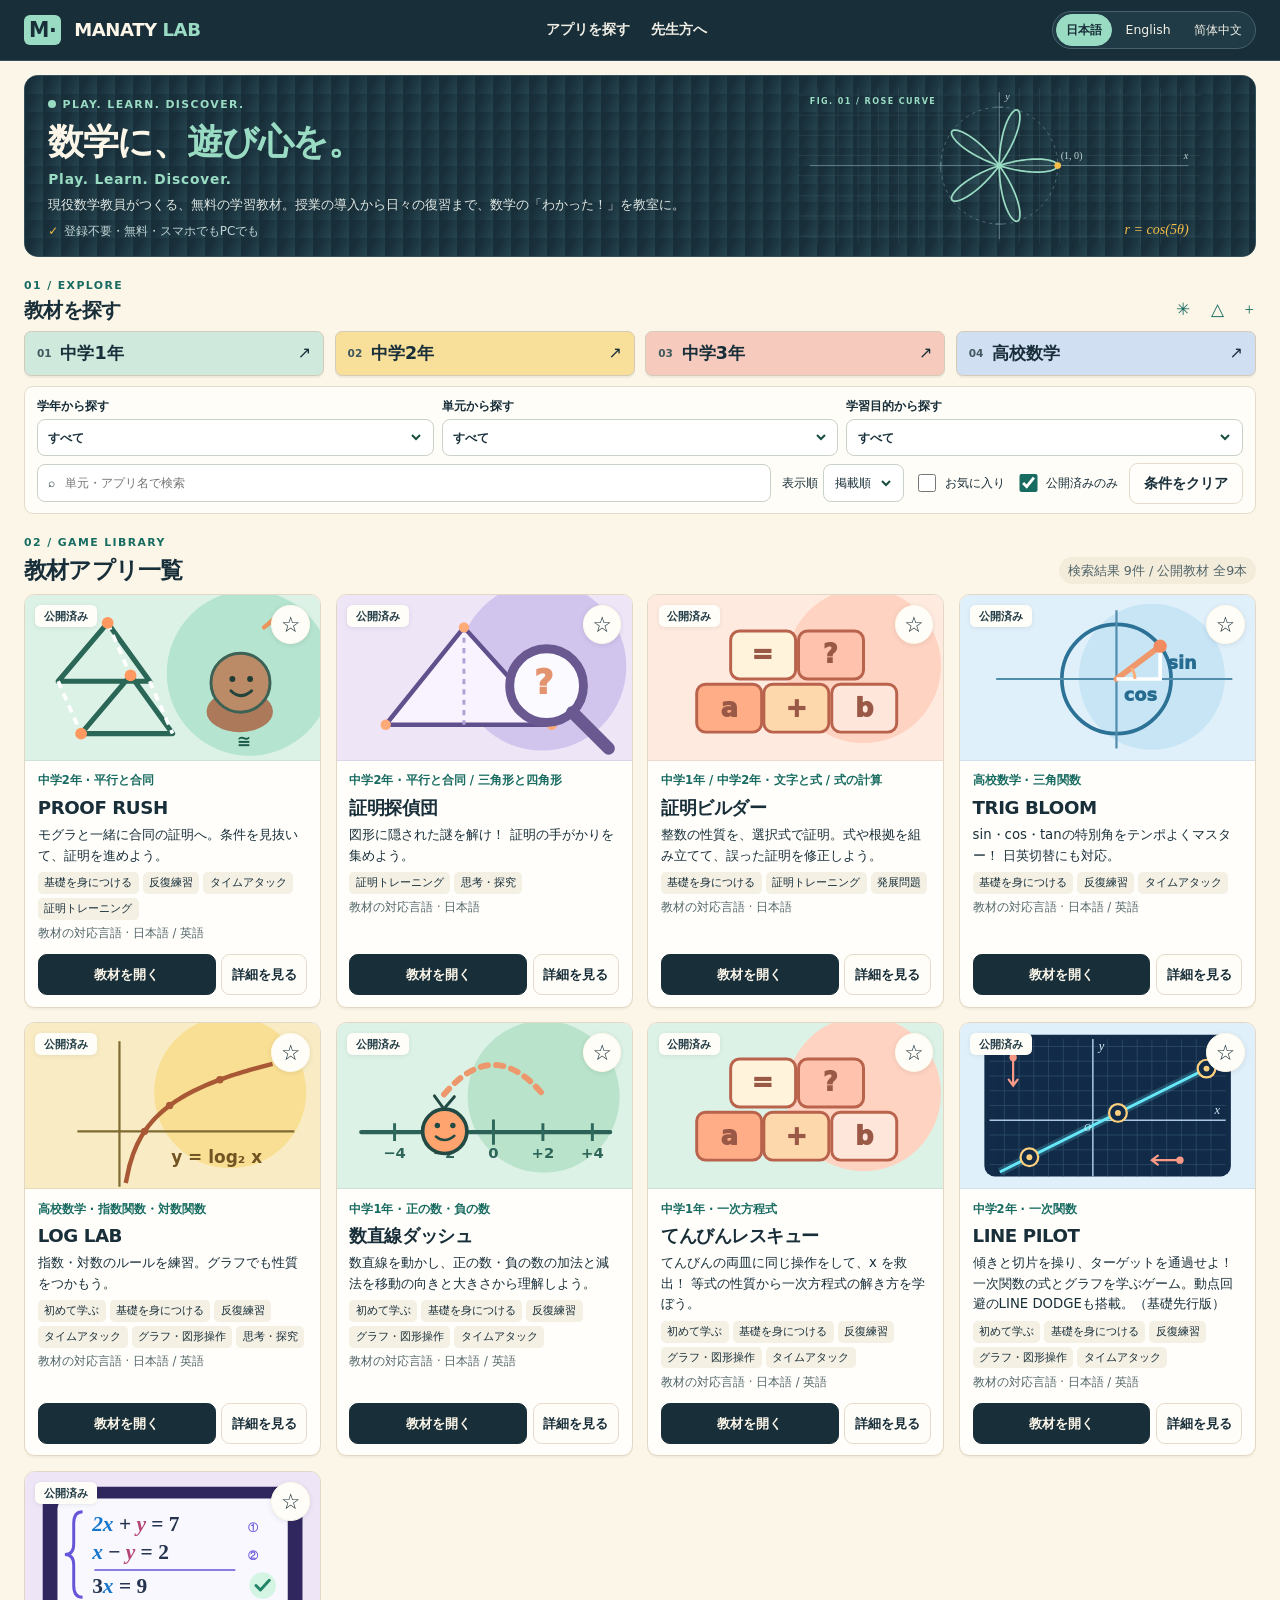
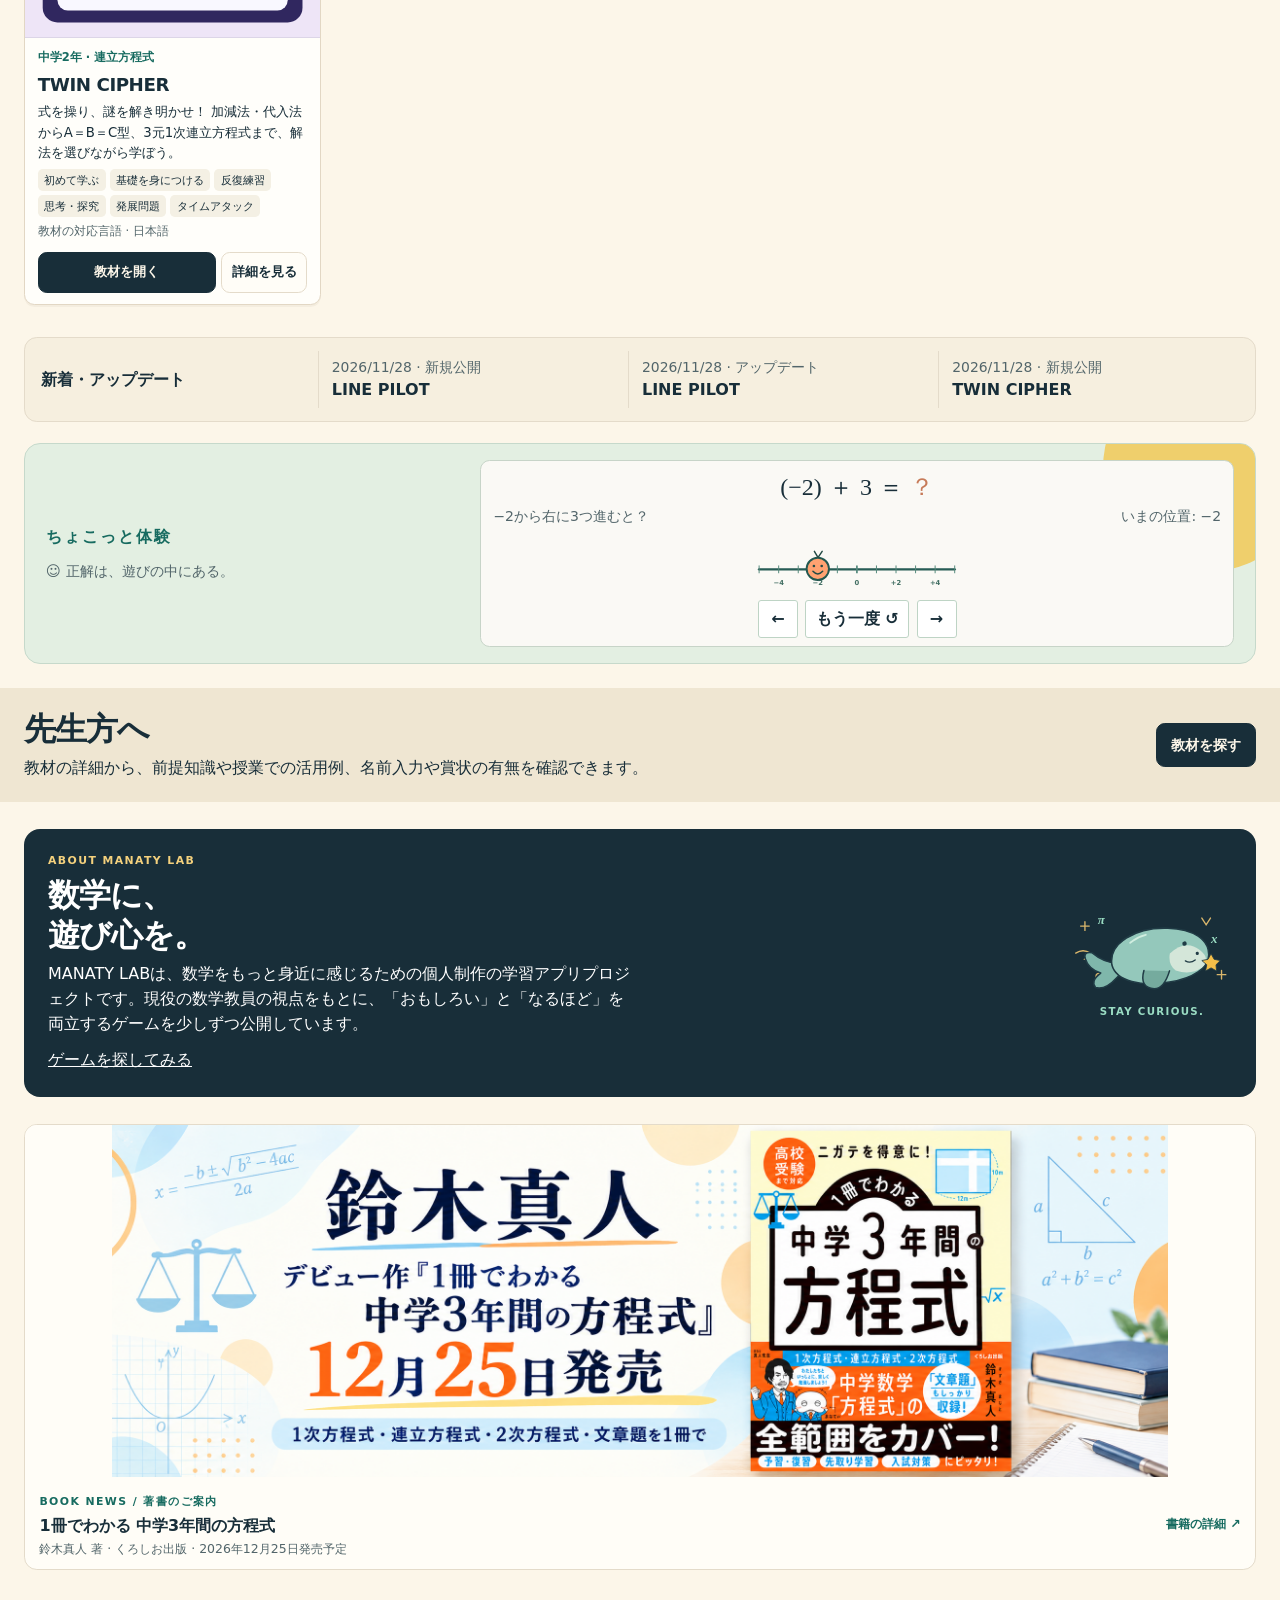
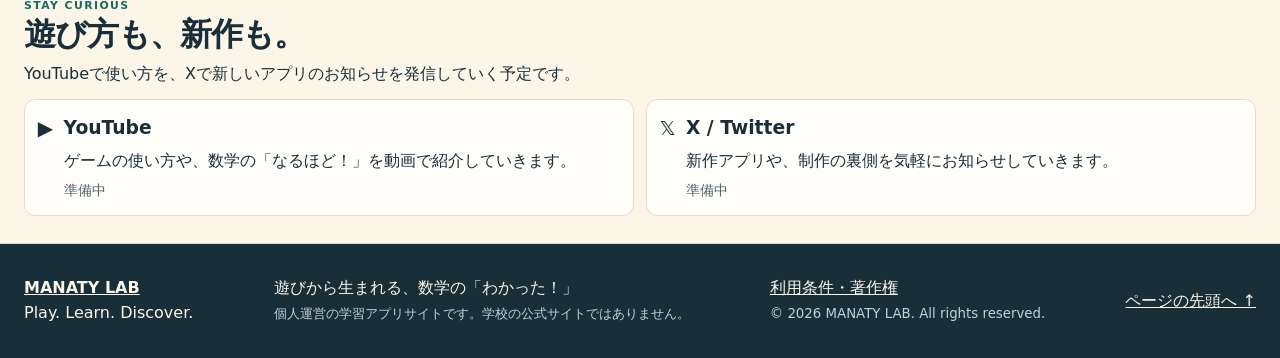
==== commit 76d20cc7: "Build H Beauty of Play theme with mathematical rose curve and cream catalog" ====
--- a/index.html
+++ b/index.html
@@ -3,7 +3,7 @@
 <head>
   <meta charset="utf-8">
   <meta name="viewport" content="width=device-width, initial-scale=1, viewport-fit=cover">
-  <meta name="theme-color" content="#fff8e9">
+  <meta name="theme-color" content="#182e39">
   <meta name="description" content="MANATY LAB — 遊びから生まれる、数学の「わかった！」。中学・高校数学を楽しく学べる無料の学習ゲームを公開しています。">
   <meta property="og:type" content="website">
   <meta property="og:title" content="MANATY LAB | Play. Learn. Discover.">
@@ -153,6 +153,75 @@
     }
     @media(max-width:23rem){.app-grid{grid-template-columns:1fr}.hero-wrap{grid-template-columns:minmax(0,1fr) 4.2rem}}
 
+  
+    /* H / THE BEAUTY OF PLAY — a mathematical dark header and a warm, game-first library. */
+    :root{--paper:#fcf6e9;--ink:#182e39;--muted:#52656a;--line:#e4dbca;--green:#176b60;--mint:#e1f1e6;--white:#fffefa;--yellow:#f4be48;--coral:#e78976}
+    .site-header{background:#182e39;color:#fcf6e9;border-bottom:1px solid #36515a}
+    .wordmark{letter-spacing:-.025em}
+    .wordmark-symbol{background:#9adcc3;color:#182e39;border-radius:6px}
+    .wordmark-symbol span{color:#182e39}
+    .wordmark b{color:#9adcc3}
+    .desktop-nav a{color:#f1efe5}
+    .desktop-nav a:hover{text-decoration-color:#9adcc3;text-underline-offset:.35em}
+    .languages{background:#203b46;border-color:#45616c}
+    .languages button{color:#f1efe5}
+    .languages [aria-pressed="true"]{background:#9adcc3;border-color:#9adcc3;color:#182e39;font-weight:850}
+    .hero-wrap{background:#182e39;border:1px solid #34505a;border-radius:.85rem;color:#fcf6e9;grid-template-columns:minmax(0,1.2fr) minmax(0,.8fr);gap:1.4rem;margin-block:.85rem .9rem;padding:.8rem 1.45rem}
+    .hero-wrap::before{background-image:linear-gradient(115deg,#182e39 30%,#254550 100%);mask-image:none}
+    .hero-copy .eyebrow{color:#9adcc3}
+    .eyebrow-dot{background:#9adcc3}
+    .hero-copy h1,html:lang(ja) .hero-copy h1,html:lang(zh) .hero-copy h1{color:#fcf6e9;font-size:clamp(1.6rem,2.8vw,2.55rem);line-height:1.2;letter-spacing:-.04em;margin:.25rem 0 .4rem}
+    .hero-copy h1 .highlight{color:#9adcc3}
+    .hero-english{color:#9adcc3;font-size:.86rem}
+    .hero-description{color:#e1e9e4;line-height:1.55;font-size:.83rem}
+    .trust-row{color:#c0d3d4}
+    .trust-mark{color:#f4be48}
+    .hero-brand-art{width:100%;height:100%;max-height:9.7rem;overflow:hidden}
+    .math-figure{display:block;width:100%;height:auto;max-height:9.7rem}
+    .rose-curve{transform-origin:200px 77px}
+    .catalog-heading{margin-bottom:.45rem}
+    .catalog-heading h2,#filterTitle{font-size:1.25rem}
+    .catalog-decoration{color:#176b60;font-family:Georgia,serif;font-size:1.05rem}
+    .grade-shortcuts button{border:1px solid #d4cab8;min-height:2.85rem;border-radius:.45rem}
+    .grade-shortcuts button:nth-child(1){background:#d0e9dd}
+    .grade-shortcuts button:nth-child(2){background:#f8df9a}
+    .grade-shortcuts button:nth-child(3){background:#f6cbbd}
+    .grade-shortcuts button:nth-child(4){background:#d0dff2}
+    #filters{border-radius:.55rem;background:#fffdf7;padding:.6rem .75rem}
+    .list-heading{margin:.9rem 0 .6rem}
+    .list-heading h2{font-size:1.45rem}
+    .app-grid{gap:.9rem}
+    .app-card{border-radius:.65rem;box-shadow:0 2px 0 #5843250c}
+    .app-art{border-bottom:1px solid #182e3915}
+    .app-content{padding:.72rem .8rem}
+    .app-meta{color:#176b60}
+    .button-dark,.app-play{background:#182e39;border-color:#182e39;color:#fcf6e9}
+    .app-actions .app-play{justify-content:center}
+    .about-panel{background:#182e39}
+    .about-mascot{display:flex;flex-direction:column;align-items:center;justify-content:center;gap:.3rem;width:10rem;color:#9adcc3;font-size:.64rem;font-weight:800;letter-spacing:.13em}
+    .about-mascot svg{width:100%;height:auto}
+    .about-mascot svg g[font-family]{fill:#9adcc3}
+    .teacher-section{background:#efe6d2}
+    .site-footer{background:#182e39;color:#fcf6e9}
+    .footer-inner small{color:#c0d3d4}
+    .site-header :focus-visible,.hero-wrap :focus-visible,.site-footer :focus-visible{outline-color:#f4be48}
+    @media(hover:hover) and (prefers-reduced-motion:no-preference){
+      .rose-curve{transition:transform .6s cubic-bezier(.2,.7,.2,1)}
+      .hero-brand-art:hover .rose-curve{transform:rotate(36deg)}
+    }
+    @media(max-width:55rem){.hero-wrap{grid-template-columns:minmax(0,1.4fr) minmax(0,.6fr);gap:.65rem}}
+    @media(max-width:41rem){
+      .hero-wrap{grid-template-columns:minmax(0,1fr) minmax(0,.45fr);gap:.4rem;padding:.8rem .75rem;border-radius:.6rem}
+      .hero-copy h1,html:lang(ja) .hero-copy h1,html:lang(zh) .hero-copy h1{font-size:clamp(1.3rem,5.2vw,1.85rem)}
+      .hero-description{font-size:.75rem}
+      .hero-brand-art{max-height:7rem}
+      .math-figure{max-height:7rem}
+      .math-figure text{display:none}
+      .about-mascot{width:7rem;justify-self:end}
+      .app-card{border-radius:.55rem}
+    }
+    @media(max-width:23rem){.hero-wrap{grid-template-columns:minmax(0,1fr) 4.5rem}}
+
   </style>
   <script defer src="./app.js"></script>
 </head>
@@ -193,7 +262,17 @@
         <div class="trust-row"><span class="trust-mark" aria-hidden="true">✓</span><span data-i18n="heroTrust">登録不要・無料・スマホでもPCでも</span></div>
       </div>
 
-      <div class="hero-brand-art" aria-hidden="true"><div class="hero-stamp">PLAY<br>LEARN<br>DISCOVER<span>.</span></div><svg viewBox="0 0 260 150" xmlns="http://www.w3.org/2000/svg" aria-hidden="true" class="lab-manatee"><g fill="none" stroke="#d9b66b" stroke-width="2.2" stroke-linecap="round"><path d="M14 31h14m-7-7v14M236 110h14m-7-7v14M211 18l7 11 7-11"/><circle cx="44" cy="113" r="5"/><path d="M6 75q12-8 24 0m-10 10q12-8 24 0"/></g><g transform="rotate(-9 136 77)"><path d="M76 82Q52 79 34 58Q20 54 22 66Q24 83 43 93Q24 103 31 115Q46 122 67 105L82 94" fill="#7fb7ab" stroke="#203b45" stroke-width="2.5" stroke-linejoin="round"/><path d="M63 83C63 47 110 28 162 38C204 46 225 67 221 91C218 112 190 125 151 125C105 125 66 111 63 83Z" fill="#94c8bb" stroke="#203b45" stroke-width="2.5"/><path d="M159 79q29-19 49 2q16 17-1 29q-20 10-43-2q-11-12-5-29Z" fill="#d4e6d9"/><path d="M113 100q-12 26 12 32q16 2 29-25" fill="#75ab9e" stroke="#203b45" stroke-width="2.5" stroke-linecap="round"/><circle cx="185" cy="67" r="3.6" fill="#203b45"/><circle cx="203" cy="86" r="2.6" fill="#203b45"/><path d="M182 95q7 6 16 1" fill="none" stroke="#203b45" stroke-width="2.2" stroke-linecap="round"/><path d="M98 52q13-8 27-9" fill="none" stroke="#d1eee0" stroke-width="3" stroke-linecap="round"/></g><g font-family="Georgia,serif" font-size="21" font-style="italic" fill="#377b72"><text x="42" y="28">π</text><text x="226" y="58">x</text></g><path d="M226 76l5 9 10 2-7 7 1 10-9-5-9 5 2-10-8-7 10-2z" fill="#f4be48" stroke="#203b45" stroke-width="1.4"/></svg></div>
+      <div class="hero-brand-art" aria-hidden="true">
+          <svg class="math-figure" viewBox="0 0 400 154" xmlns="http://www.w3.org/2000/svg">
+            <path d="M20 0V154 M40 0V154 M60 0V154 M80 0V154 M100 0V154 M120 0V154 M140 0V154 M160 0V154 M180 0V154 M200 0V154 M220 0V154 M240 0V154 M260 0V154 M280 0V154 M300 0V154 M320 0V154 M340 0V154 M360 0V154 M380 0V154M0 7H400 M0 27H400 M0 47H400 M0 67H400 M0 87H400 M0 107H400 M0 127H400 M0 147H400" fill="none" stroke="#45606a" stroke-width=".55" opacity=".55"/>
+            <g fill="none" stroke="#73939b" stroke-width=".8"><path d="M12 77H388M200 4V150"/><path d="M142 73V81M258 73V81M196 19H204M196 135H204"/><circle cx="200" cy="77" r="58" stroke-dasharray="3 4" opacity=".75"/></g>
+            <path class="rose-curve" d="M258.00 77.00 L257.94 76.49 L257.77 75.99 L257.48 75.49 L257.08 75.01 L256.57 74.53 L255.95 74.07 L255.21 73.62 L254.37 73.20 L253.42 72.80 L252.37 72.42 L251.21 72.07 L249.95 71.75 L248.60 71.46 L247.16 71.21 L245.62 70.99 L244.00 70.82 L242.29 70.68 L240.51 70.58 L238.65 70.53 L236.72 70.53 L234.72 70.57 L232.66 70.65 L230.54 70.79 L228.37 70.97 L226.15 71.20 L223.88 71.49 L221.58 71.82 L219.25 72.20 L216.89 72.63 L214.50 73.11 L212.10 73.65 L209.68 74.22 L207.26 74.85 L204.83 75.52 L202.41 76.24 L200.00 77.00 L197.60 77.80 L195.22 78.65 L192.86 79.53 L190.54 80.44 L188.24 81.40 L185.99 82.38 L183.77 83.39 L181.61 84.43 L179.49 85.49 L177.44 86.58 L175.44 87.68 L173.51 88.80 L171.64 89.92 L169.85 91.06 L168.13 92.20 L166.49 93.34 L164.93 94.48 L163.46 95.62 L162.07 96.75 L160.77 97.86 L159.56 98.96 L158.45 100.03 L157.43 101.09 L156.50 102.11 L155.67 103.11 L154.94 104.07 L154.31 105.00 L153.78 105.88 L153.35 106.72 L153.01 107.51 L152.78 108.25 L152.65 108.94 L152.61 109.57 L152.67 110.14 L152.83 110.65 L153.08 111.09 L153.42 111.47 L153.86 111.77 L154.38 112.01 L154.99 112.17 L155.68 112.25 L156.46 112.26 L157.32 112.19 L158.25 112.03 L159.25 111.80 L160.33 111.49 L161.47 111.09 L162.67 110.61 L163.93 110.05 L165.25 109.40 L166.62 108.67 L168.04 107.86 L169.50 106.97 L171.00 106.00 L172.54 104.95 L174.10 103.82 L175.70 102.61 L177.31 101.33 L178.95 99.98 L180.60 98.55 L182.25 97.06 L183.92 95.50 L185.59 93.88 L187.25 92.20 L188.91 90.46 L190.55 88.67 L192.19 86.82 L193.80 84.94 L195.39 83.01 L196.96 81.04 L198.50 79.03 L200.00 77.00 L201.47 74.94 L202.90 72.86 L204.29 70.76 L205.63 68.65 L206.93 66.53 L208.18 64.41 L209.37 62.29 L210.51 60.18 L211.60 58.08 L212.62 55.99 L213.59 53.92 L214.50 51.89 L215.35 49.88 L216.13 47.90 L216.85 45.97 L217.50 44.08 L218.09 42.24 L218.62 40.46 L219.08 38.73 L219.48 37.07 L219.81 35.47 L220.08 33.94 L220.29 32.49 L220.43 31.11 L220.51 29.82 L220.54 28.61 L220.51 27.49 L220.42 26.47 L220.27 25.53 L220.08 24.70 L219.83 23.96 L219.54 23.33 L219.20 22.79 L218.81 22.37 L218.39 22.05 L217.92 21.84 L217.42 21.74 L216.89 21.75 L216.33 21.86 L215.74 22.09 L215.13 22.43 L214.50 22.89 L213.85 23.45 L213.19 24.12 L212.51 24.90 L211.82 25.78 L211.14 26.77 L210.44 27.87 L209.75 29.07 L209.07 30.36 L208.39 31.76 L207.72 33.24 L207.06 34.82 L206.42 36.49 L205.79 38.25 L205.19 40.08 L204.61 41.99 L204.05 43.98 L203.53 46.04 L203.03 48.16 L202.57 50.34 L202.14 52.58 L201.74 54.87 L201.38 57.21 L201.06 59.59 L200.79 62.01 L200.55 64.46 L200.35 66.93 L200.20 69.43 L200.09 71.95 L200.02 74.47 L200.00 77.00 L200.02 79.53 L200.09 82.05 L200.20 84.57 L200.35 87.07 L200.55 89.54 L200.79 91.99 L201.06 94.41 L201.38 96.79 L201.74 99.13 L202.14 101.42 L202.57 103.66 L203.03 105.84 L203.53 107.96 L204.05 110.02 L204.61 112.01 L205.19 113.92 L205.79 115.75 L206.42 117.51 L207.06 119.18 L207.72 120.76 L208.39 122.24 L209.07 123.64 L209.75 124.93 L210.44 126.13 L211.14 127.23 L211.82 128.22 L212.51 129.10 L213.19 129.88 L213.85 130.55 L214.50 131.11 L215.13 131.57 L215.74 131.91 L216.33 132.14 L216.89 132.25 L217.42 132.26 L217.92 132.16 L218.39 131.95 L218.81 131.63 L219.20 131.21 L219.54 130.67 L219.83 130.04 L220.08 129.30 L220.27 128.47 L220.42 127.53 L220.51 126.51 L220.54 125.39 L220.51 124.18 L220.43 122.89 L220.29 121.51 L220.08 120.06 L219.81 118.53 L219.48 116.93 L219.08 115.27 L218.62 113.54 L218.09 111.76 L217.50 109.92 L216.85 108.03 L216.13 106.10 L215.35 104.12 L214.50 102.11 L213.59 100.08 L212.62 98.01 L211.60 95.92 L210.51 93.82 L209.37 91.71 L208.18 89.59 L206.93 87.47 L205.63 85.35 L204.29 83.24 L202.90 81.14 L201.47 79.06 L200.00 77.00 L198.50 74.97 L196.96 72.96 L195.39 70.99 L193.80 69.06 L192.19 67.18 L190.55 65.33 L188.91 63.54 L187.25 61.80 L185.59 60.12 L183.92 58.50 L182.25 56.94 L180.60 55.45 L178.95 54.02 L177.31 52.67 L175.70 51.39 L174.10 50.18 L172.54 49.05 L171.00 48.00 L169.50 47.03 L168.04 46.14 L166.62 45.33 L165.25 44.60 L163.93 43.95 L162.67 43.39 L161.47 42.91 L160.33 42.51 L159.25 42.20 L158.25 41.97 L157.32 41.81 L156.46 41.74 L155.68 41.75 L154.99 41.83 L154.38 41.99 L153.86 42.23 L153.42 42.53 L153.08 42.91 L152.83 43.35 L152.67 43.86 L152.61 44.43 L152.65 45.06 L152.78 45.75 L153.01 46.49 L153.35 47.28 L153.78 48.12 L154.31 49.00 L154.94 49.93 L155.67 50.89 L156.50 51.89 L157.43 52.91 L158.45 53.97 L159.56 55.04 L160.77 56.14 L162.07 57.25 L163.46 58.38 L164.93 59.52 L166.49 60.66 L168.13 61.80 L169.85 62.94 L171.64 64.08 L173.51 65.20 L175.44 66.32 L177.44 67.42 L179.49 68.51 L181.61 69.57 L183.77 70.61 L185.99 71.62 L188.24 72.60 L190.54 73.56 L192.86 74.47 L195.22 75.35 L197.60 76.20 L200.00 77.00 L202.41 77.76 L204.83 78.48 L207.26 79.15 L209.68 79.78 L212.10 80.35 L214.50 80.89 L216.89 81.37 L219.25 81.80 L221.58 82.18 L223.88 82.51 L226.15 82.80 L228.37 83.03 L230.54 83.21 L232.66 83.35 L234.72 83.43 L236.72 83.47 L238.65 83.47 L240.51 83.42 L242.29 83.32 L244.00 83.18 L245.62 83.01 L247.16 82.79 L248.60 82.54 L249.95 82.25 L251.21 81.93 L252.37 81.58 L253.42 81.20 L254.37 80.80 L255.21 80.38 L255.95 79.93 L256.57 79.47 L257.08 78.99 L257.48 78.51 L257.77 78.01 L257.94 77.51 L258.00 77.00Z" fill="#9adcc3" fill-opacity=".06" stroke="#9adcc3" stroke-width="1.7" stroke-linejoin="round"/>
+            <circle cx="258" cy="77" r="3.3" fill="#f4be48"/>
+            <g fill="#c0d3d4" font-family="Georgia,serif" font-size="10"><text x="261" y="70">(1, 0)</text><text x="383" y="70" font-style="italic">x</text><text x="206" y="12" font-style="italic">y</text></g>
+            <text x="12" y="16" fill="#9adcc3" font-family="system-ui,sans-serif" font-size="8" font-weight="650" letter-spacing="1.4">FIG. 01 / ROSE CURVE</text>
+            <text x="388" y="145" text-anchor="end" fill="#f4be48" font-family="Georgia,serif" font-size="14" font-style="italic">r = cos(5θ)</text>
+          </svg>
+        </div>
     </section>
 
     <section class="catalog-section container" id="apps" aria-labelledby="apps-title" tabindex="-1">
@@ -266,7 +345,7 @@
     <section class="about-section container" id="about">
       <div class="about-panel">
         <div><div class="section-kicker" data-i18n="aboutKicker">ABOUT MANATY LAB</div><h2 data-i18n-html="aboutTitle">数学に、<br><span>遊び心を。</span></h2><p data-i18n="aboutBody">MANATY LABは、数学をもっと身近に感じるための個人制作の学習アプリプロジェクトです。現役の数学教員の視点をもとに、「おもしろい」と「なるほど」を両立するゲームを少しずつ公開しています。</p><a href="#apps" class="text-link"><span data-i18n="aboutLink">ゲームを探してみる</span> </a></div>
-        <div class="about-orbit" aria-hidden="true"><div class="orbit orbit-1"></div><div class="orbit orbit-2"></div><div class="orbit-center">M<span>·</span></div><span class="orbit-text orbit-text-a">PLAY</span><span class="orbit-text orbit-text-b">LEARN</span><span class="orbit-text orbit-text-c">DISCOVER</span></div>
+        <div class="about-mascot" aria-hidden="true"><svg viewBox="0 0 260 150" xmlns="http://www.w3.org/2000/svg" aria-hidden="true" class="lab-manatee"><g fill="none" stroke="#d9b66b" stroke-width="2.2" stroke-linecap="round"><path d="M14 31h14m-7-7v14M236 110h14m-7-7v14M211 18l7 11 7-11"/><circle cx="44" cy="113" r="5"/><path d="M6 75q12-8 24 0m-10 10q12-8 24 0"/></g><g transform="rotate(-9 136 77)"><path d="M76 82Q52 79 34 58Q20 54 22 66Q24 83 43 93Q24 103 31 115Q46 122 67 105L82 94" fill="#7fb7ab" stroke="#203b45" stroke-width="2.5" stroke-linejoin="round"/><path d="M63 83C63 47 110 28 162 38C204 46 225 67 221 91C218 112 190 125 151 125C105 125 66 111 63 83Z" fill="#94c8bb" stroke="#203b45" stroke-width="2.5"/><path d="M159 79q29-19 49 2q16 17-1 29q-20 10-43-2q-11-12-5-29Z" fill="#d4e6d9"/><path d="M113 100q-12 26 12 32q16 2 29-25" fill="#75ab9e" stroke="#203b45" stroke-width="2.5" stroke-linecap="round"/><circle cx="185" cy="67" r="3.6" fill="#203b45"/><circle cx="203" cy="86" r="2.6" fill="#203b45"/><path d="M182 95q7 6 16 1" fill="none" stroke="#203b45" stroke-width="2.2" stroke-linecap="round"/><path d="M98 52q13-8 27-9" fill="none" stroke="#d1eee0" stroke-width="3" stroke-linecap="round"/></g><g font-family="Georgia,serif" font-size="21" font-style="italic" fill="#377b72"><text x="42" y="28">π</text><text x="226" y="58">x</text></g><path d="M226 76l5 9 10 2-7 7 1 10-9-5-9 5 2-10-8-7 10-2z" fill="#f4be48" stroke="#203b45" stroke-width="1.4"/></svg><span>STAY CURIOUS.</span></div>
       </div>
     </section>
 
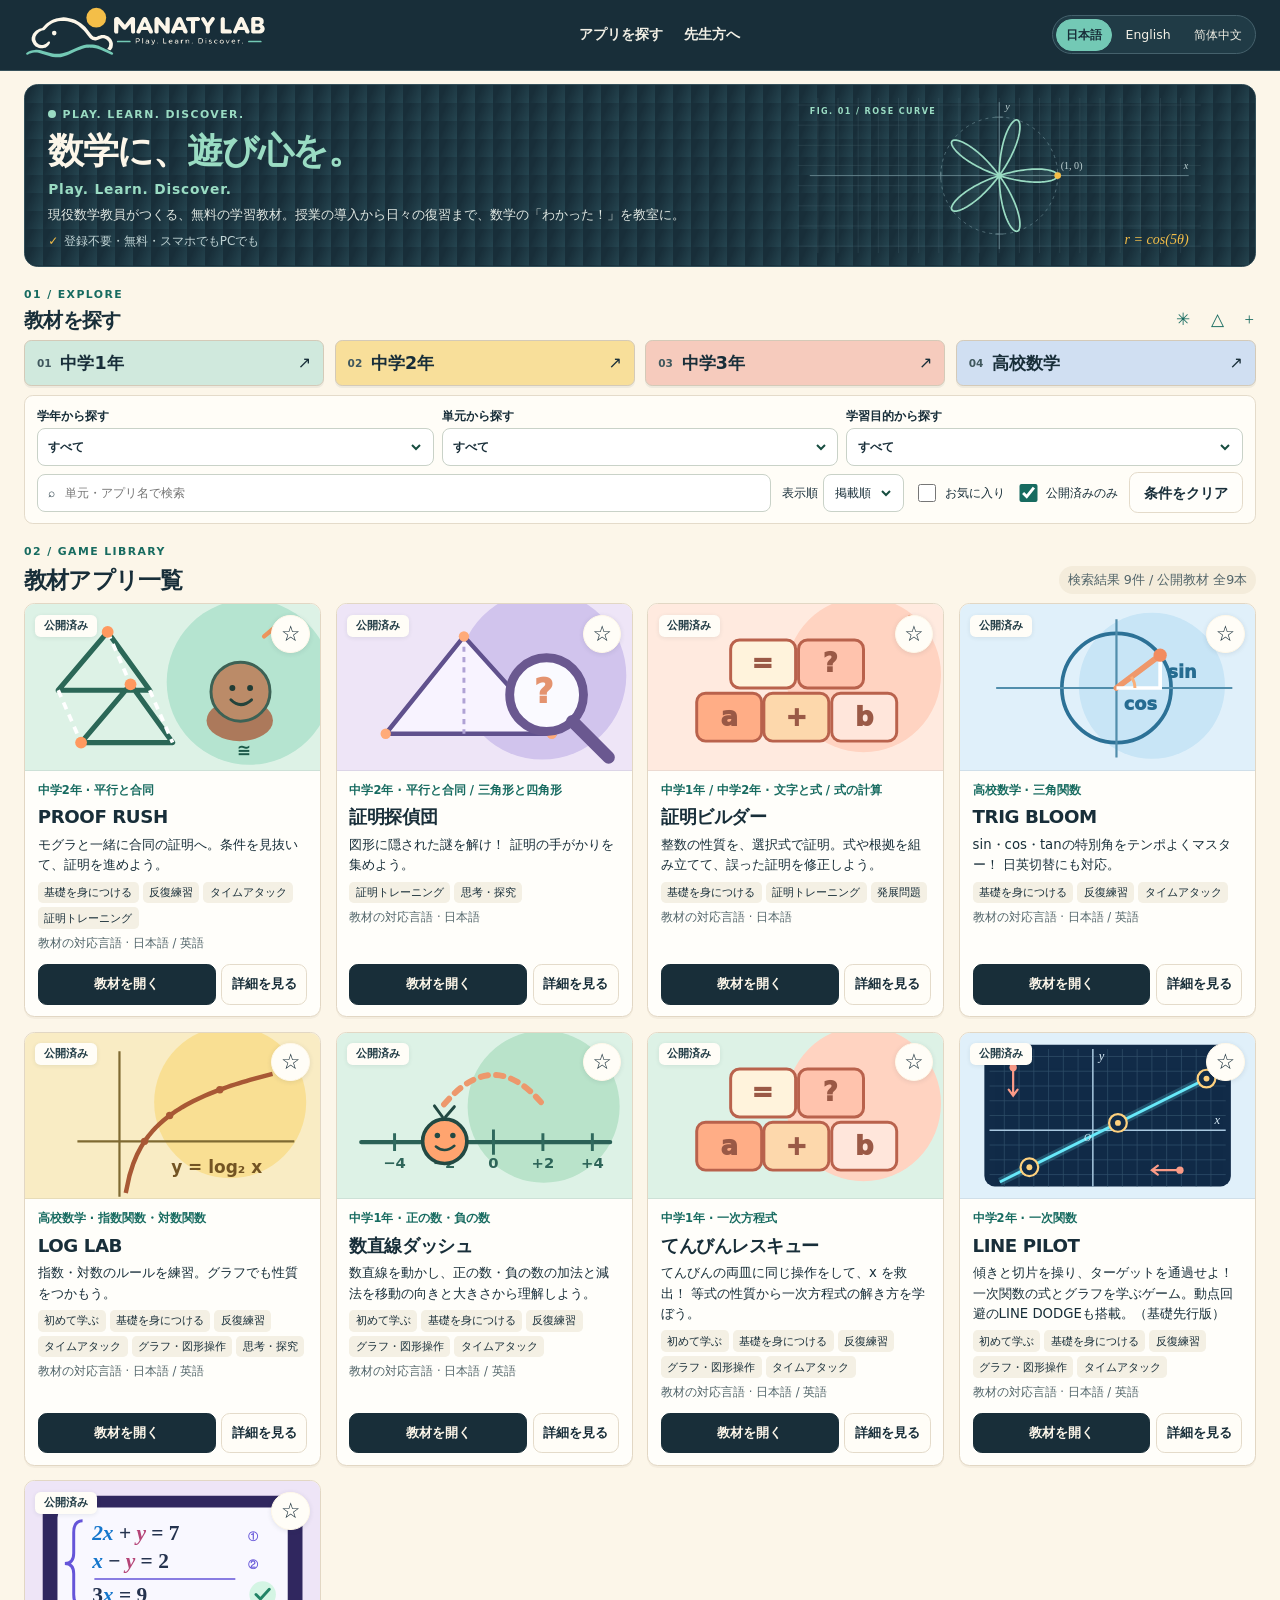
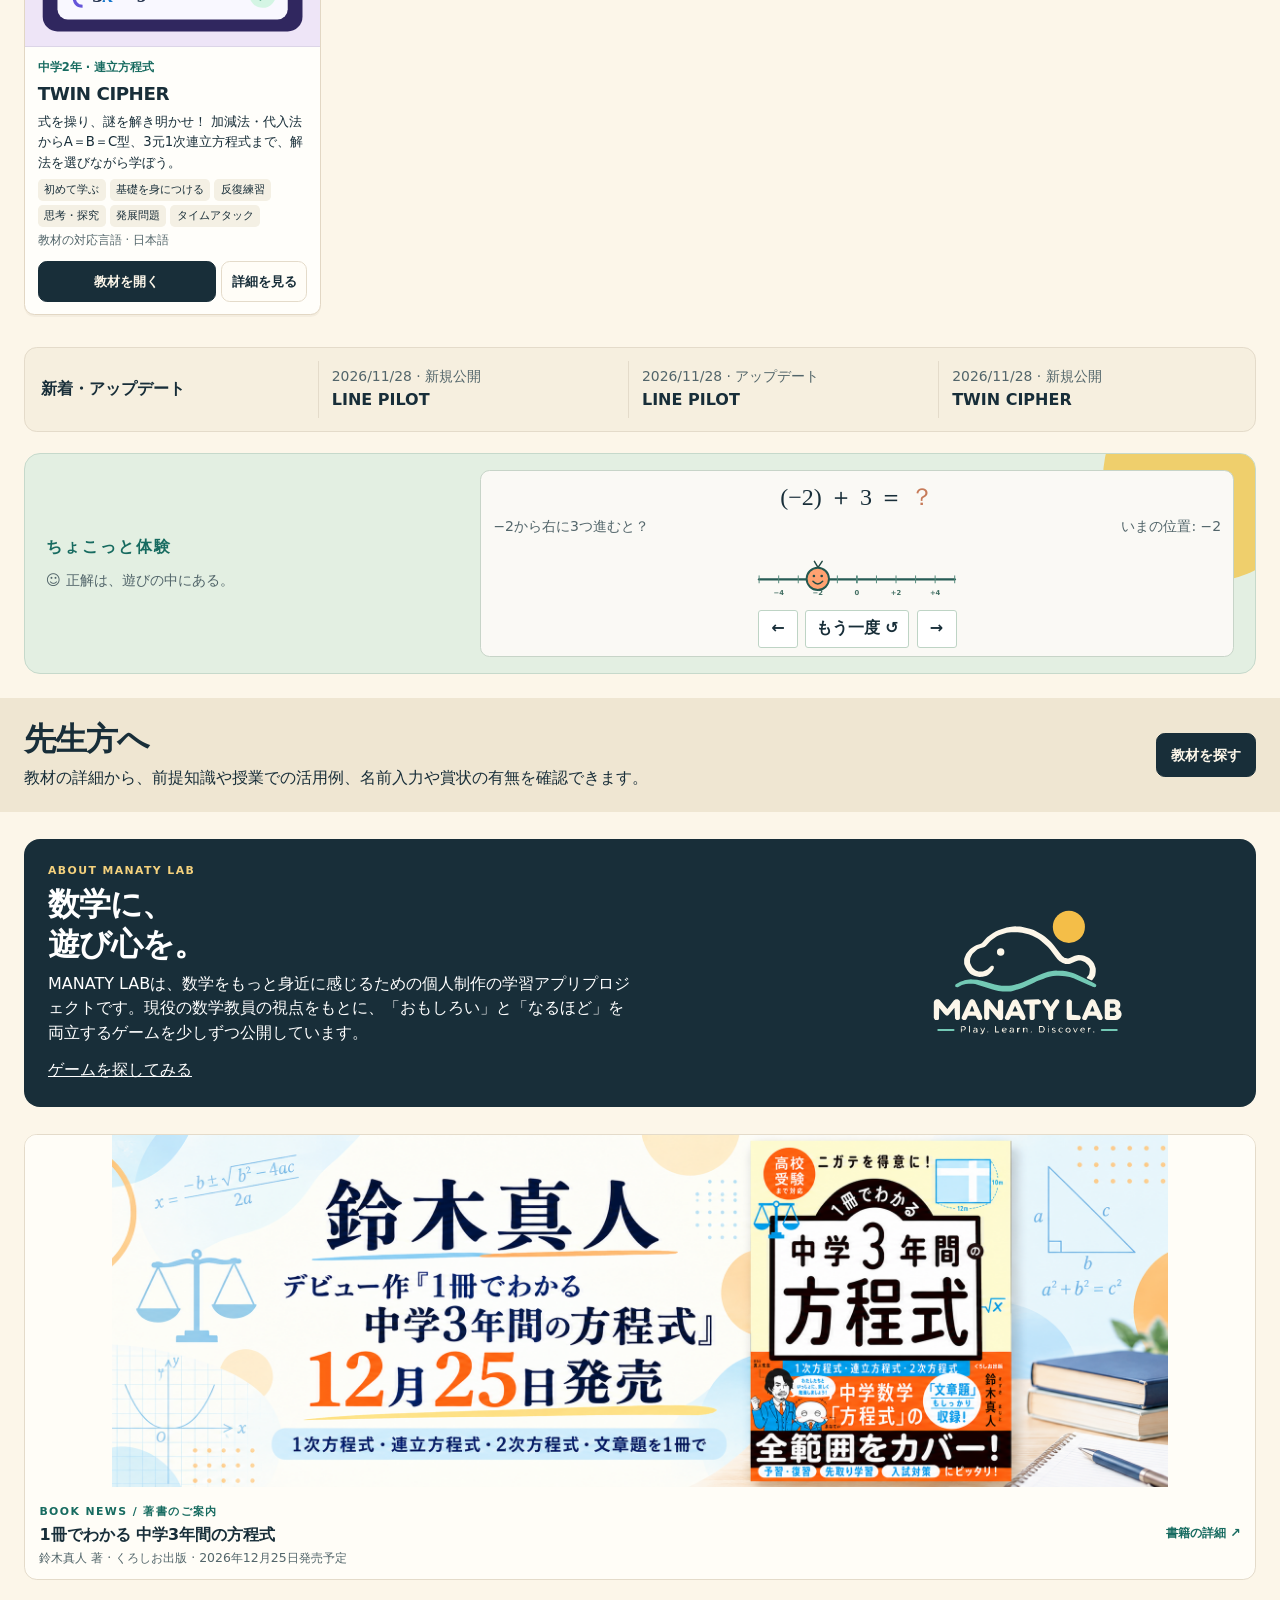
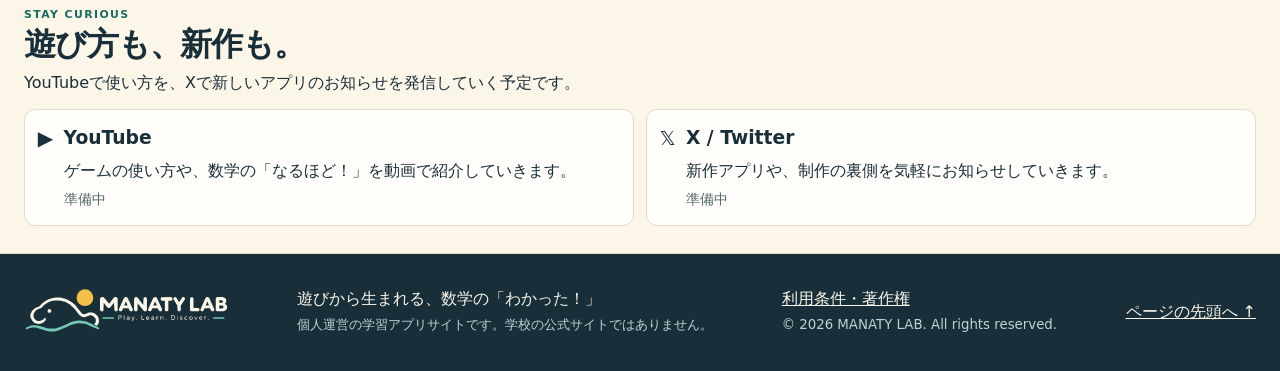
==== commit 546cbd3e: "Integrate approved beta manatee logo throughout Beauty of Play homepage" ====
--- a/index.html
+++ b/index.html
@@ -10,6 +10,7 @@
   <meta property="og:description" content="遊びから生まれる、数学の「わかった！」無料で遊べる数学の学習アプリ。">
   <meta property="og:locale" content="ja_JP">
   <title>MANATY LAB — Play. Learn. Discover.</title>
+  <link rel="icon" type="image/svg+xml" href="./assets/brand/beta-favicon.svg">
   <link rel="stylesheet" href="./styles.css">
   <link rel="stylesheet" href="./editorial.css">
   <style>
@@ -206,8 +207,8 @@
     .footer-inner small{color:#c0d3d4}
     .site-header :focus-visible,.hero-wrap :focus-visible,.site-footer :focus-visible{outline-color:#f4be48}
     @media(hover:hover) and (prefers-reduced-motion:no-preference){
-      .rose-curve{transition:transform .6s cubic-bezier(.2,.7,.2,1)}
-      .hero-brand-art:hover .rose-curve{transform:rotate(36deg)}
+      .rose-curve{transition:stroke-width .25s ease,fill-opacity .25s ease}
+      .hero-brand-art:hover .rose-curve{stroke-width:2.5;fill-opacity:.14}
     }
     @media(max-width:55rem){.hero-wrap{grid-template-columns:minmax(0,1.4fr) minmax(0,.6fr);gap:.65rem}}
     @media(max-width:41rem){
@@ -222,6 +223,24 @@
     }
     @media(max-width:23rem){.hero-wrap{grid-template-columns:minmax(0,1fr) 4.5rem}}
 
+  
+    /* Beta brand — fixed SVG assets, sourced from the approved image. */
+    :root{--brand-mint:#73c9b5;--brand-gold:#f4be48;--brand-navy:#182e39;--brand-cream:#fcf6e9}
+    .site-header .wordmark{display:flex;align-items:center;flex-shrink:0;min-width:0;line-height:1;padding:0}
+    .header-brand-logo{display:block;width:clamp(11.2rem,20vw,15.2rem);height:auto;max-width:100%;object-fit:contain}
+    .header-inner{min-height:4.35rem}
+    .site-header .languages [aria-pressed="true"]{background:var(--brand-mint);border-color:var(--brand-mint)}
+    .hero-copy h1 .highlight,.hero-copy .eyebrow,.hero-english{color:#9adcc3}
+    .hero-wrap{border-radius:.85rem}
+    .grade-shortcuts button:nth-child(1){background:#d0e9dd}
+    .grade-shortcuts button:nth-child(2){background:#f8df9a}
+    .about-mascot{width:min(100%,13rem);padding:.25rem}
+    .about-mascot img{display:block;width:100%;height:auto}
+    .footer-brand img{display:block;width:12.8rem;max-width:100%;height:auto}
+    @media(max-width:55rem){.header-brand-logo{width:11.2rem}.header-inner{min-height:3.7rem}}
+    @media(max-width:41rem){.header-inner{gap:.35rem;min-height:3.3rem}.header-brand-logo{width:clamp(8.1rem,39vw,10.4rem)}.header-tools{gap:.25rem;min-width:0}.languages{padding:.08rem}.languages button{padding-inline:.25rem;font-size:.69rem}.about-mascot{width:8.5rem}.footer-brand img{width:11rem}}
+    @media(max-width:23rem){.header-brand-logo{width:7.8rem}.languages button{padding-inline:.18rem;font-size:.65rem}}
+
   </style>
   <script defer src="./app.js"></script>
 </head>
@@ -230,8 +249,7 @@
   <header class="site-header" id="top">
     <div class="header-inner container">
       <a class="wordmark" href="#top" data-label="home">
-        <span class="wordmark-symbol" aria-hidden="true">M<span>·</span></span>
-        <span>MANATY <b>LAB</b></span>
+        <img class="header-brand-logo" src="./assets/brand/beta-header-dark.svg" alt="MANATY LAB — Play. Learn. Discover." width="366" height="94">
       </a>
       <nav class="desktop-nav" data-label="navigation">
         <a href="#apps" data-i18n="navApps">アプリを探す</a>
@@ -345,7 +363,7 @@
     <section class="about-section container" id="about">
       <div class="about-panel">
         <div><div class="section-kicker" data-i18n="aboutKicker">ABOUT MANATY LAB</div><h2 data-i18n-html="aboutTitle">数学に、<br><span>遊び心を。</span></h2><p data-i18n="aboutBody">MANATY LABは、数学をもっと身近に感じるための個人制作の学習アプリプロジェクトです。現役の数学教員の視点をもとに、「おもしろい」と「なるほど」を両立するゲームを少しずつ公開しています。</p><a href="#apps" class="text-link"><span data-i18n="aboutLink">ゲームを探してみる</span> </a></div>
-        <div class="about-mascot" aria-hidden="true"><svg viewBox="0 0 260 150" xmlns="http://www.w3.org/2000/svg" aria-hidden="true" class="lab-manatee"><g fill="none" stroke="#d9b66b" stroke-width="2.2" stroke-linecap="round"><path d="M14 31h14m-7-7v14M236 110h14m-7-7v14M211 18l7 11 7-11"/><circle cx="44" cy="113" r="5"/><path d="M6 75q12-8 24 0m-10 10q12-8 24 0"/></g><g transform="rotate(-9 136 77)"><path d="M76 82Q52 79 34 58Q20 54 22 66Q24 83 43 93Q24 103 31 115Q46 122 67 105L82 94" fill="#7fb7ab" stroke="#203b45" stroke-width="2.5" stroke-linejoin="round"/><path d="M63 83C63 47 110 28 162 38C204 46 225 67 221 91C218 112 190 125 151 125C105 125 66 111 63 83Z" fill="#94c8bb" stroke="#203b45" stroke-width="2.5"/><path d="M159 79q29-19 49 2q16 17-1 29q-20 10-43-2q-11-12-5-29Z" fill="#d4e6d9"/><path d="M113 100q-12 26 12 32q16 2 29-25" fill="#75ab9e" stroke="#203b45" stroke-width="2.5" stroke-linecap="round"/><circle cx="185" cy="67" r="3.6" fill="#203b45"/><circle cx="203" cy="86" r="2.6" fill="#203b45"/><path d="M182 95q7 6 16 1" fill="none" stroke="#203b45" stroke-width="2.2" stroke-linecap="round"/><path d="M98 52q13-8 27-9" fill="none" stroke="#d1eee0" stroke-width="3" stroke-linecap="round"/></g><g font-family="Georgia,serif" font-size="21" font-style="italic" fill="#377b72"><text x="42" y="28">π</text><text x="226" y="58">x</text></g><path d="M226 76l5 9 10 2-7 7 1 10-9-5-9 5 2-10-8-7 10-2z" fill="#f4be48" stroke="#203b45" stroke-width="1.4"/></svg><span>STAY CURIOUS.</span></div>
+        <div class="about-mascot" aria-hidden="true"><img src="./assets/brand/beta-logo-dark.svg" alt="" width="620" height="418" loading="lazy"></div>
       </div>
     </section>
 
@@ -365,6 +383,6 @@
     </section>
   </main>
 
-  <footer class="site-footer"><div class="container footer-inner"><div><a class="footer-brand" href="#top">MANATY LAB</a><p>Play. Learn. Discover.</p></div><div><p data-i18n="footerMessage">遊びから生まれる、数学の「わかった！」</p><small data-i18n="footerNote">個人運営の学習アプリサイトです。学校の公式サイトではありません。</small></div><div><a href="./terms.html" data-i18n="termsLink">利用条件・著作権</a><br><small>© 2026 MANATY LAB. All rights reserved.</small></div><a href="#top" class="to-top" data-i18n="backToTop">ページの先頭へ</a></div></footer>
+  <footer class="site-footer"><div class="container footer-inner"><div><a class="footer-brand" href="#top"><img src="./assets/brand/beta-header-dark.svg" width="366" height="94" alt="MANATY LAB — Play. Learn. Discover." loading="lazy"></a></div><div><p data-i18n="footerMessage">遊びから生まれる、数学の「わかった！」</p><small data-i18n="footerNote">個人運営の学習アプリサイトです。学校の公式サイトではありません。</small></div><div><a href="./terms.html" data-i18n="termsLink">利用条件・著作権</a><br><small>© 2026 MANATY LAB. All rights reserved.</small></div><a href="#top" class="to-top" data-i18n="backToTop">ページの先頭へ</a></div></footer>
 </body>
 </html>
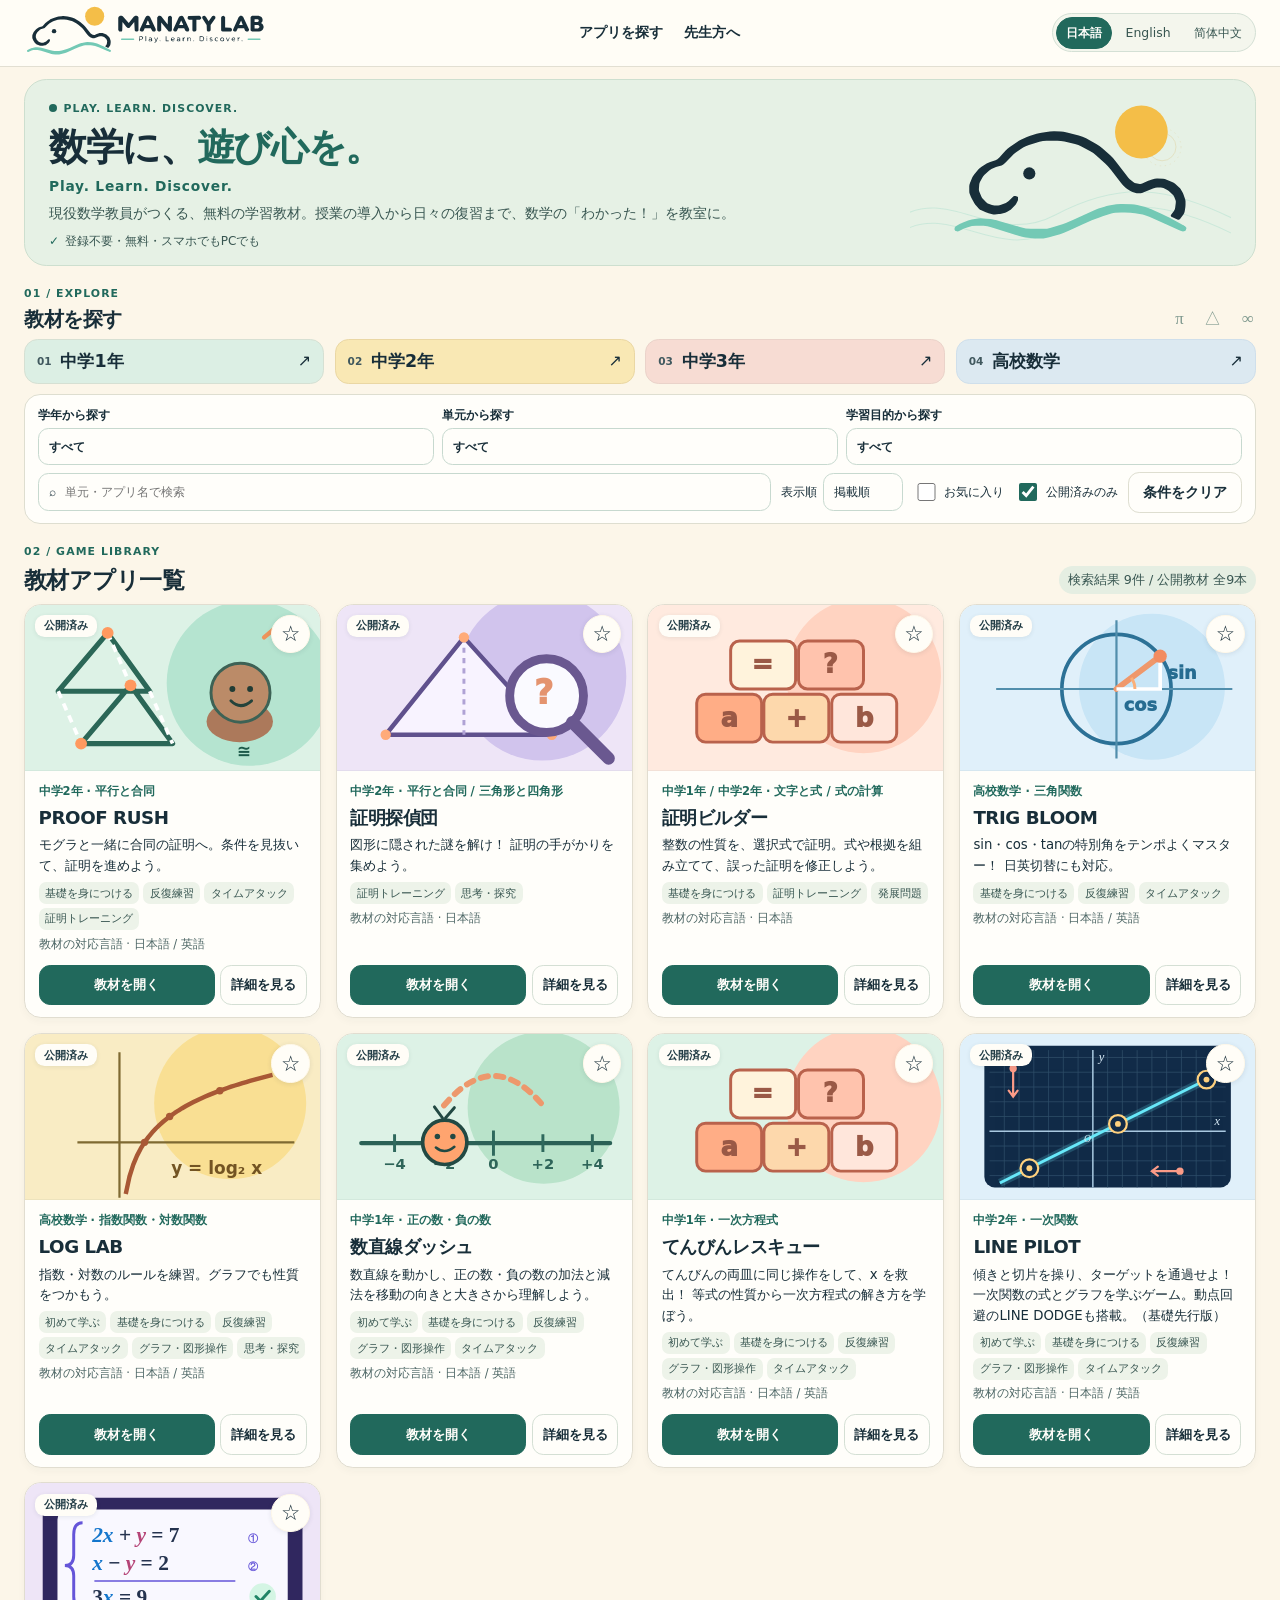
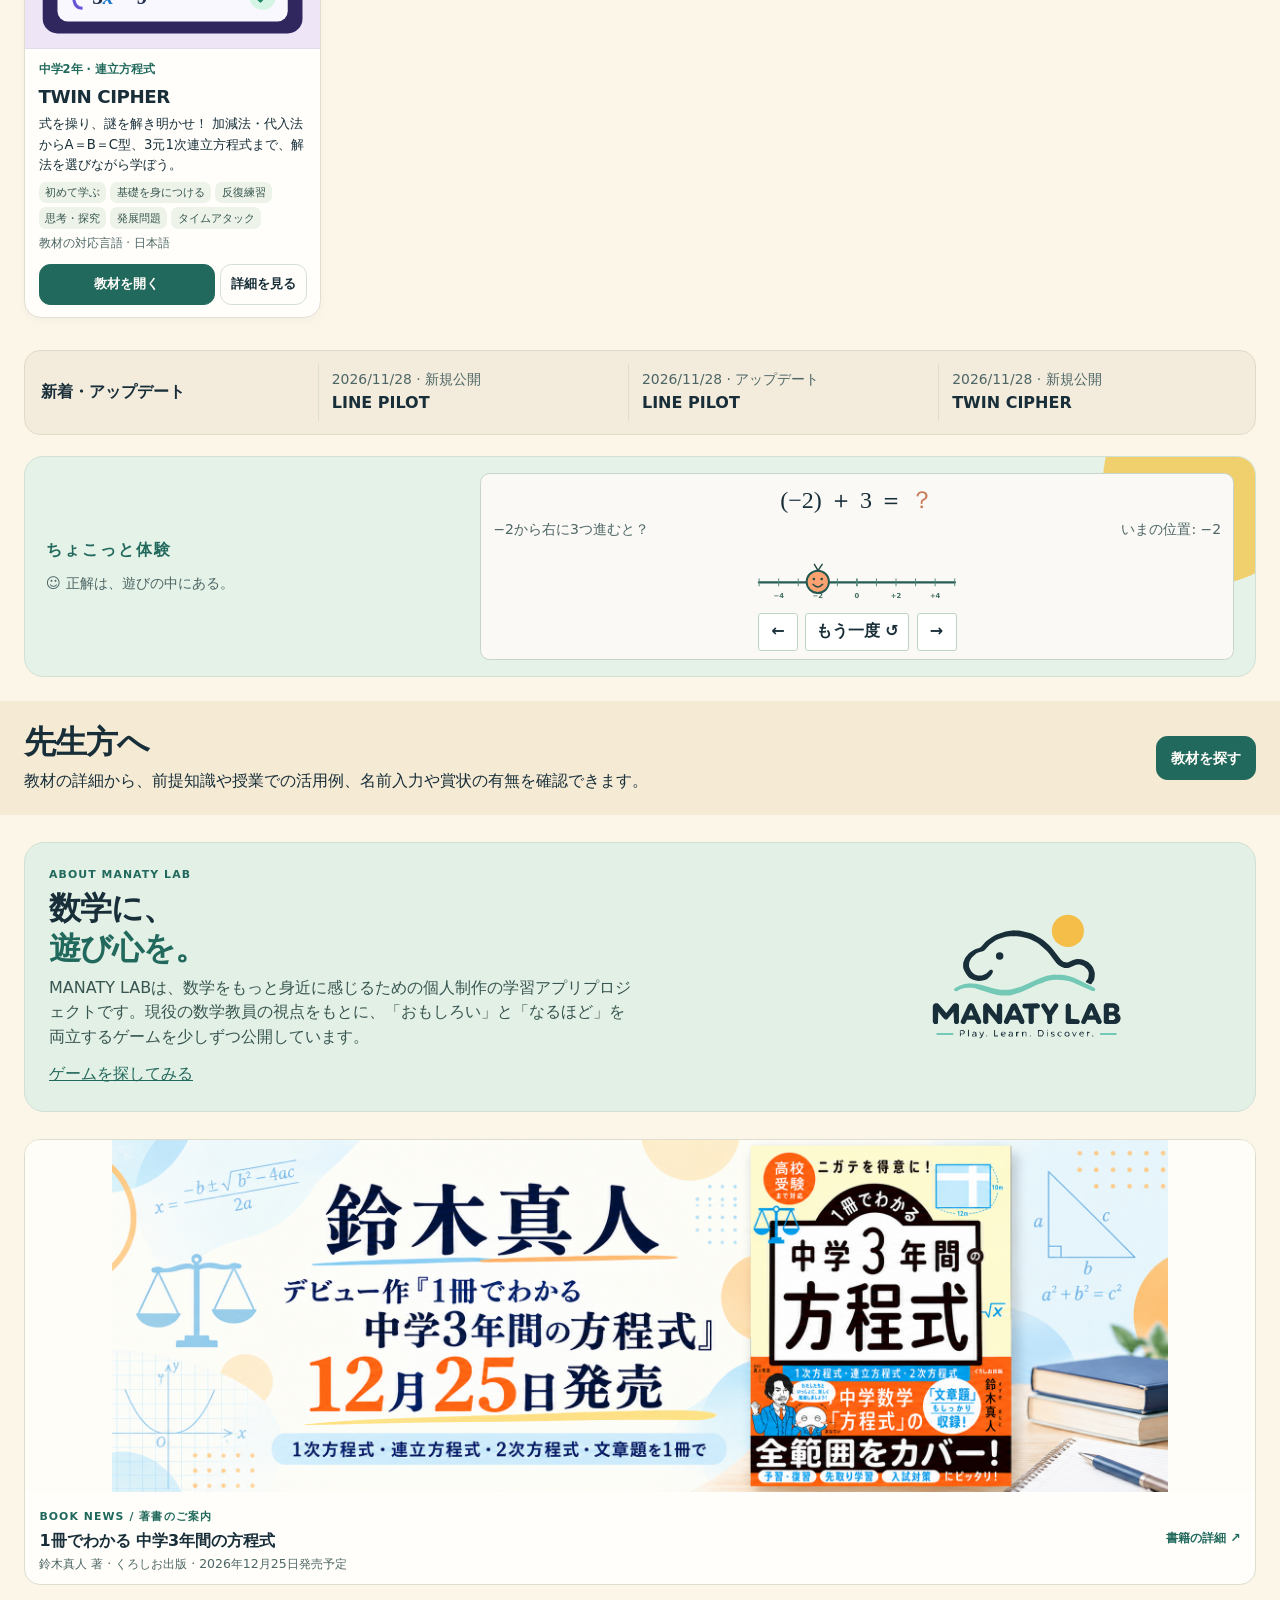
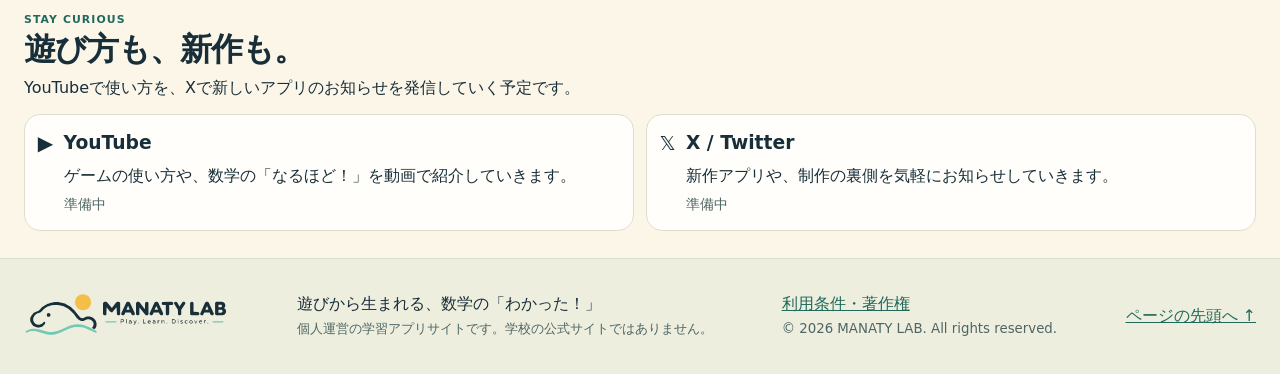
==== commit 516bea39: "Match beta manatee identity with warm cream and mint gentle homepage" ====
--- a/index.html
+++ b/index.html
@@ -3,7 +3,7 @@
 <head>
   <meta charset="utf-8">
   <meta name="viewport" content="width=device-width, initial-scale=1, viewport-fit=cover">
-  <meta name="theme-color" content="#182e39">
+  <meta name="theme-color" content="#fcf6e9">
   <meta name="description" content="MANATY LAB — 遊びから生まれる、数学の「わかった！」。中学・高校数学を楽しく学べる無料の学習ゲームを公開しています。">
   <meta property="og:type" content="website">
   <meta property="og:title" content="MANATY LAB | Play. Learn. Discover.">
@@ -241,6 +241,86 @@
     @media(max-width:41rem){.header-inner{gap:.35rem;min-height:3.3rem}.header-brand-logo{width:clamp(8.1rem,39vw,10.4rem)}.header-tools{gap:.25rem;min-width:0}.languages{padding:.08rem}.languages button{padding-inline:.25rem;font-size:.69rem}.about-mascot{width:8.5rem}.footer-brand img{width:11rem}}
     @media(max-width:23rem){.header-brand-logo{width:7.8rem}.languages button{padding-inline:.18rem;font-size:.65rem}}
 
+  
+    /* Beta identity / gentle mathematical playground.
+       Preserve the catalog and all controls; use the same fixed brand assets. */
+    :root{--paper:#fcf6e9;--ink:#182e39;--muted:#4d6665;--line:#deded0;--green:#21695c;--mint:#e1f2e9;--white:#fffefa;--yellow:#f4be48;--coral:#e78976}
+    body{background:var(--paper);color:var(--ink)}
+    .site-header{background:#fffdf6;color:var(--ink);border-bottom:1px solid #e2dfd2}
+    .header-inner{min-height:4.1rem}
+    .desktop-nav a{color:var(--ink)}
+    .desktop-nav a:hover{text-decoration-color:var(--green)}
+    .languages{background:#f4f6ed;border-color:#d4e0d5;border-radius:2rem}
+    .site-header .languages button{color:#385651;border-radius:2rem}
+    .site-header .languages [aria-pressed="true"]{background:#21695c;border-color:#21695c;color:#fffefa}
+    .hero-wrap{background:#e6f1e5;color:var(--ink);border:1px solid #cddfcf;border-radius:1.4rem;margin-block:.8rem .9rem;padding:.9rem 1.5rem;grid-template-columns:minmax(0,1.45fr) minmax(0,.55fr);gap:1rem;box-shadow:none}
+    .hero-wrap::before{display:none;background:none}
+    .hero-copy .eyebrow,.hero-english{color:#21695c}
+    .eyebrow-dot{background:#21695c}
+    .hero-copy h1,html:lang(ja) .hero-copy h1,html:lang(zh) .hero-copy h1{color:var(--ink);font-size:clamp(1.65rem,3vw,2.65rem);letter-spacing:-.035em;line-height:1.2;margin:.25rem 0 .4rem}
+    .hero-copy h1 .highlight{color:#21695c}
+    .hero-description{color:#385651;font-size:.87rem;line-height:1.65}
+    .trust-row{color:#385651}
+    .trust-mark{color:#21695c}
+    .hero-brand-art{position:relative;display:grid;place-items:center;width:100%;max-height:9.9rem;min-width:0;overflow:hidden;isolation:isolate}
+    .hero-ripples{position:absolute;inset:auto 0 0;width:100%;height:auto;z-index:-1}
+    .hero-brand-mark{display:block;width:min(100%,15.5rem);height:auto;max-height:9.3rem;object-fit:contain}
+    .section-kicker,.eyebrow{letter-spacing:.10em;color:#21695c}
+    .catalog-decoration{color:#557a70;opacity:.75;font-family:Georgia,serif}
+    .grade-shortcuts button{border:1px solid #d6e0d3;border-radius:.85rem;box-shadow:none;min-height:2.85rem}
+    .grade-shortcuts button:nth-child(1){background:#dcefe4}
+    .grade-shortcuts button:nth-child(2){background:#f9e8b4;border-color:#ead7a4}
+    .grade-shortcuts button:nth-child(3){background:#f7dcd3;border-color:#ead3ca}
+    .grade-shortcuts button:nth-child(4){background:#dce9f1;border-color:#cfdfeb}
+    .grade-shortcuts button:hover{outline:2px solid #21695c;outline-offset:-2px}
+    #filters{background:#fffefa;border:1px solid var(--line);border-radius:1rem;padding:.65rem .8rem}
+    select,.search-box{background:#fffefa;border-color:#c7d9cf;border-radius:.65rem}
+    .list-heading h2,.catalog-heading h2,#filterTitle{letter-spacing:-.025em;color:var(--ink)}
+    .app-card{background:#fffefa;border:1px solid #e1ddd0;border-radius:1.05rem;box-shadow:0 3px 9px #203b4509;overflow:hidden}
+    .app-art{border-radius:0;border-bottom:1px solid #203b450d}
+    .app-content{padding:.75rem .85rem}
+    .app-content h3{color:var(--ink)}
+    .app-meta{color:#21695c}
+    .tags li{background:#edf3e9;color:#385651;border-radius:.45rem}
+    .count-pill{background:#e5eee2;color:#385651}
+    .status-chip{background:#fffefa;border-radius:.6rem}
+    .button,.app-play,.quiet{border-radius:.7rem}
+    .button-dark,.app-play{background:#21695c;border-color:#21695c;color:#fffefa}
+    .button-dark:hover,.app-play:hover{background:#174e45;border-color:#174e45}
+    .app-actions .quiet{background:#fffefa;border-color:#d4dfd4}
+    .news-section{background:#f3ecdd;border-color:#e2dac9;border-radius:1rem}
+    .mini-section .hero-visual{background:#e5f2e8;border-color:#d0e0d3;border-radius:1.2rem}
+    .teacher-section{background:#f5ebd5}
+    .about-panel{background:#e3f0e6;color:var(--ink);border:1px solid #d0e0d3;border-radius:1.25rem}
+    .about-panel .section-kicker,.about-panel h2 span,.about-panel .text-link{color:#21695c}
+    .about-panel p{color:#385651}
+    .about-mascot{width:min(100%,13rem)}
+    .connect-card,.book-banner{background:#fffefa;border-radius:1rem}
+    .site-footer{background:#eeeede;color:var(--ink);border-top:1px solid #d9ded0}
+    .footer-inner small{color:#4d6665}
+    .site-footer a{color:#21695c}
+    .site-header :focus-visible,.hero-wrap :focus-visible,.site-footer :focus-visible,:focus-visible{outline:3px solid #21695c;outline-offset:3px}
+    @media(hover:hover) and (prefers-reduced-motion:no-preference){
+      .app-card:hover{transform:translateY(-3px);border-color:#b7cfc0;box-shadow:0 9px 18px #203b4512}
+      .hero-brand-mark{transition:transform .28s ease}
+      .hero-brand-art:hover .hero-brand-mark{transform:translateY(-3px)}
+    }
+    @media(max-width:55rem){.hero-wrap{grid-template-columns:minmax(0,1.4fr) minmax(0,.6fr);gap:.7rem;padding:1rem}.header-inner{min-height:3.7rem}}
+    @media(max-width:41rem){
+      .header-inner{min-height:3.35rem}
+      .hero-wrap{grid-template-columns:minmax(0,1fr) minmax(0,.42fr);gap:.35rem;border-radius:1.05rem;padding:.85rem .7rem;margin-block:.65rem .8rem}
+      .hero-copy h1,html:lang(ja) .hero-copy h1,html:lang(zh) .hero-copy h1{font-size:clamp(1.35rem,5.4vw,1.9rem)}
+      .hero-description{font-size:.76rem}
+      .hero-brand-art,.hero-brand-mark{max-height:7rem}
+      .app-grid{gap:.65rem}
+      .app-card{border-radius:.85rem}
+      .app-content{padding:.6rem}
+      .grade-shortcuts button{border-radius:.7rem}
+      #filters{padding:.55rem}
+      .about-mascot{width:9rem;justify-self:center}
+    }
+    @media(max-width:23rem){.hero-wrap{grid-template-columns:minmax(0,1fr) 4.7rem}}
+
   </style>
   <script defer src="./app.js"></script>
 </head>
@@ -249,7 +329,7 @@
   <header class="site-header" id="top">
     <div class="header-inner container">
       <a class="wordmark" href="#top" data-label="home">
-        <img class="header-brand-logo" src="./assets/brand/beta-header-dark.svg" alt="MANATY LAB — Play. Learn. Discover." width="366" height="94">
+        <img class="header-brand-logo" src="./assets/brand/beta-header.svg" alt="MANATY LAB — Play. Learn. Discover." width="378" height="94">
       </a>
       <nav class="desktop-nav" data-label="navigation">
         <a href="#apps" data-i18n="navApps">アプリを探す</a>
@@ -281,20 +361,17 @@
       </div>
 
       <div class="hero-brand-art" aria-hidden="true">
-          <svg class="math-figure" viewBox="0 0 400 154" xmlns="http://www.w3.org/2000/svg">
-            <path d="M20 0V154 M40 0V154 M60 0V154 M80 0V154 M100 0V154 M120 0V154 M140 0V154 M160 0V154 M180 0V154 M200 0V154 M220 0V154 M240 0V154 M260 0V154 M280 0V154 M300 0V154 M320 0V154 M340 0V154 M360 0V154 M380 0V154M0 7H400 M0 27H400 M0 47H400 M0 67H400 M0 87H400 M0 107H400 M0 127H400 M0 147H400" fill="none" stroke="#45606a" stroke-width=".55" opacity=".55"/>
-            <g fill="none" stroke="#73939b" stroke-width=".8"><path d="M12 77H388M200 4V150"/><path d="M142 73V81M258 73V81M196 19H204M196 135H204"/><circle cx="200" cy="77" r="58" stroke-dasharray="3 4" opacity=".75"/></g>
-            <path class="rose-curve" d="M258.00 77.00 L257.94 76.49 L257.77 75.99 L257.48 75.49 L257.08 75.01 L256.57 74.53 L255.95 74.07 L255.21 73.62 L254.37 73.20 L253.42 72.80 L252.37 72.42 L251.21 72.07 L249.95 71.75 L248.60 71.46 L247.16 71.21 L245.62 70.99 L244.00 70.82 L242.29 70.68 L240.51 70.58 L238.65 70.53 L236.72 70.53 L234.72 70.57 L232.66 70.65 L230.54 70.79 L228.37 70.97 L226.15 71.20 L223.88 71.49 L221.58 71.82 L219.25 72.20 L216.89 72.63 L214.50 73.11 L212.10 73.65 L209.68 74.22 L207.26 74.85 L204.83 75.52 L202.41 76.24 L200.00 77.00 L197.60 77.80 L195.22 78.65 L192.86 79.53 L190.54 80.44 L188.24 81.40 L185.99 82.38 L183.77 83.39 L181.61 84.43 L179.49 85.49 L177.44 86.58 L175.44 87.68 L173.51 88.80 L171.64 89.92 L169.85 91.06 L168.13 92.20 L166.49 93.34 L164.93 94.48 L163.46 95.62 L162.07 96.75 L160.77 97.86 L159.56 98.96 L158.45 100.03 L157.43 101.09 L156.50 102.11 L155.67 103.11 L154.94 104.07 L154.31 105.00 L153.78 105.88 L153.35 106.72 L153.01 107.51 L152.78 108.25 L152.65 108.94 L152.61 109.57 L152.67 110.14 L152.83 110.65 L153.08 111.09 L153.42 111.47 L153.86 111.77 L154.38 112.01 L154.99 112.17 L155.68 112.25 L156.46 112.26 L157.32 112.19 L158.25 112.03 L159.25 111.80 L160.33 111.49 L161.47 111.09 L162.67 110.61 L163.93 110.05 L165.25 109.40 L166.62 108.67 L168.04 107.86 L169.50 106.97 L171.00 106.00 L172.54 104.95 L174.10 103.82 L175.70 102.61 L177.31 101.33 L178.95 99.98 L180.60 98.55 L182.25 97.06 L183.92 95.50 L185.59 93.88 L187.25 92.20 L188.91 90.46 L190.55 88.67 L192.19 86.82 L193.80 84.94 L195.39 83.01 L196.96 81.04 L198.50 79.03 L200.00 77.00 L201.47 74.94 L202.90 72.86 L204.29 70.76 L205.63 68.65 L206.93 66.53 L208.18 64.41 L209.37 62.29 L210.51 60.18 L211.60 58.08 L212.62 55.99 L213.59 53.92 L214.50 51.89 L215.35 49.88 L216.13 47.90 L216.85 45.97 L217.50 44.08 L218.09 42.24 L218.62 40.46 L219.08 38.73 L219.48 37.07 L219.81 35.47 L220.08 33.94 L220.29 32.49 L220.43 31.11 L220.51 29.82 L220.54 28.61 L220.51 27.49 L220.42 26.47 L220.27 25.53 L220.08 24.70 L219.83 23.96 L219.54 23.33 L219.20 22.79 L218.81 22.37 L218.39 22.05 L217.92 21.84 L217.42 21.74 L216.89 21.75 L216.33 21.86 L215.74 22.09 L215.13 22.43 L214.50 22.89 L213.85 23.45 L213.19 24.12 L212.51 24.90 L211.82 25.78 L211.14 26.77 L210.44 27.87 L209.75 29.07 L209.07 30.36 L208.39 31.76 L207.72 33.24 L207.06 34.82 L206.42 36.49 L205.79 38.25 L205.19 40.08 L204.61 41.99 L204.05 43.98 L203.53 46.04 L203.03 48.16 L202.57 50.34 L202.14 52.58 L201.74 54.87 L201.38 57.21 L201.06 59.59 L200.79 62.01 L200.55 64.46 L200.35 66.93 L200.20 69.43 L200.09 71.95 L200.02 74.47 L200.00 77.00 L200.02 79.53 L200.09 82.05 L200.20 84.57 L200.35 87.07 L200.55 89.54 L200.79 91.99 L201.06 94.41 L201.38 96.79 L201.74 99.13 L202.14 101.42 L202.57 103.66 L203.03 105.84 L203.53 107.96 L204.05 110.02 L204.61 112.01 L205.19 113.92 L205.79 115.75 L206.42 117.51 L207.06 119.18 L207.72 120.76 L208.39 122.24 L209.07 123.64 L209.75 124.93 L210.44 126.13 L211.14 127.23 L211.82 128.22 L212.51 129.10 L213.19 129.88 L213.85 130.55 L214.50 131.11 L215.13 131.57 L215.74 131.91 L216.33 132.14 L216.89 132.25 L217.42 132.26 L217.92 132.16 L218.39 131.95 L218.81 131.63 L219.20 131.21 L219.54 130.67 L219.83 130.04 L220.08 129.30 L220.27 128.47 L220.42 127.53 L220.51 126.51 L220.54 125.39 L220.51 124.18 L220.43 122.89 L220.29 121.51 L220.08 120.06 L219.81 118.53 L219.48 116.93 L219.08 115.27 L218.62 113.54 L218.09 111.76 L217.50 109.92 L216.85 108.03 L216.13 106.10 L215.35 104.12 L214.50 102.11 L213.59 100.08 L212.62 98.01 L211.60 95.92 L210.51 93.82 L209.37 91.71 L208.18 89.59 L206.93 87.47 L205.63 85.35 L204.29 83.24 L202.90 81.14 L201.47 79.06 L200.00 77.00 L198.50 74.97 L196.96 72.96 L195.39 70.99 L193.80 69.06 L192.19 67.18 L190.55 65.33 L188.91 63.54 L187.25 61.80 L185.59 60.12 L183.92 58.50 L182.25 56.94 L180.60 55.45 L178.95 54.02 L177.31 52.67 L175.70 51.39 L174.10 50.18 L172.54 49.05 L171.00 48.00 L169.50 47.03 L168.04 46.14 L166.62 45.33 L165.25 44.60 L163.93 43.95 L162.67 43.39 L161.47 42.91 L160.33 42.51 L159.25 42.20 L158.25 41.97 L157.32 41.81 L156.46 41.74 L155.68 41.75 L154.99 41.83 L154.38 41.99 L153.86 42.23 L153.42 42.53 L153.08 42.91 L152.83 43.35 L152.67 43.86 L152.61 44.43 L152.65 45.06 L152.78 45.75 L153.01 46.49 L153.35 47.28 L153.78 48.12 L154.31 49.00 L154.94 49.93 L155.67 50.89 L156.50 51.89 L157.43 52.91 L158.45 53.97 L159.56 55.04 L160.77 56.14 L162.07 57.25 L163.46 58.38 L164.93 59.52 L166.49 60.66 L168.13 61.80 L169.85 62.94 L171.64 64.08 L173.51 65.20 L175.44 66.32 L177.44 67.42 L179.49 68.51 L181.61 69.57 L183.77 70.61 L185.99 71.62 L188.24 72.60 L190.54 73.56 L192.86 74.47 L195.22 75.35 L197.60 76.20 L200.00 77.00 L202.41 77.76 L204.83 78.48 L207.26 79.15 L209.68 79.78 L212.10 80.35 L214.50 80.89 L216.89 81.37 L219.25 81.80 L221.58 82.18 L223.88 82.51 L226.15 82.80 L228.37 83.03 L230.54 83.21 L232.66 83.35 L234.72 83.43 L236.72 83.47 L238.65 83.47 L240.51 83.42 L242.29 83.32 L244.00 83.18 L245.62 83.01 L247.16 82.79 L248.60 82.54 L249.95 82.25 L251.21 81.93 L252.37 81.58 L253.42 81.20 L254.37 80.80 L255.21 80.38 L255.95 79.93 L256.57 79.47 L257.08 78.99 L257.48 78.51 L257.77 78.01 L257.94 77.51 L258.00 77.00Z" fill="#9adcc3" fill-opacity=".06" stroke="#9adcc3" stroke-width="1.7" stroke-linejoin="round"/>
-            <circle cx="258" cy="77" r="3.3" fill="#f4be48"/>
-            <g fill="#c0d3d4" font-family="Georgia,serif" font-size="10"><text x="261" y="70">(1, 0)</text><text x="383" y="70" font-style="italic">x</text><text x="206" y="12" font-style="italic">y</text></g>
-            <text x="12" y="16" fill="#9adcc3" font-family="system-ui,sans-serif" font-size="8" font-weight="650" letter-spacing="1.4">FIG. 01 / ROSE CURVE</text>
-            <text x="388" y="145" text-anchor="end" fill="#f4be48" font-family="Georgia,serif" font-size="14" font-style="italic">r = cos(5θ)</text>
-          </svg>
-        </div>
+        <svg class="hero-ripples" viewBox="0 0 440 168" xmlns="http://www.w3.org/2000/svg" fill="none">
+          <path d="M-20 126C55 75 113 165 200 119S355 77 460 133M-20 147C55 96 113 186 200 140S355 98 460 154" stroke="#73c9b5" stroke-width="1.4" opacity=".23"/>
+          <circle cx="346" cy="26" r="19" stroke="#d8b461" stroke-width="1" opacity=".35"/>
+          <circle cx="346" cy="26" r="26" stroke="#d8b461" stroke-width=".8" stroke-dasharray="2 5" opacity=".3"/>
+        </svg>
+        <img class="hero-brand-mark" src="./assets/brand/beta-mark.svg" alt="" width="466" height="278" fetchpriority="high">
+      </div>
     </section>
 
     <section class="catalog-section container" id="apps" aria-labelledby="apps-title" tabindex="-1">
-      <div class="catalog-heading"><div><span class="section-kicker">01 / EXPLORE</span><h2 id="filterTitle" data-i18n="find">教材を探す</h2></div><span class="catalog-decoration" aria-hidden="true">✳ &nbsp; △ &nbsp; +</span></div>
+      <div class="catalog-heading"><div><span class="section-kicker">01 / EXPLORE</span><h2 id="filterTitle" data-i18n="find">教材を探す</h2></div><span class="catalog-decoration" aria-hidden="true"><span>π</span> &nbsp; △ &nbsp; ∞</span></div>
       <div class="grade-shortcuts" aria-label="Grade" data-label="byGrade"><button type="button" data-quick-grade="j1"><span aria-hidden="true">01</span><strong data-i18n="gradeJ1">中学1年</strong><span aria-hidden="true">↗</span></button><button type="button" data-quick-grade="j2"><span aria-hidden="true">02</span><strong data-i18n="gradeJ2">中学2年</strong><span aria-hidden="true">↗</span></button><button type="button" data-quick-grade="j3"><span aria-hidden="true">03</span><strong data-i18n="gradeJ3">中学3年</strong><span aria-hidden="true">↗</span></button><button type="button" data-quick-grade="high"><span aria-hidden="true">04</span><strong data-i18n="gradeHigh">高校数学</strong><span aria-hidden="true">↗</span></button></div>
       <form id="filters" aria-labelledby="filterTitle">
         <div class="filter-grid">
@@ -363,7 +440,7 @@
     <section class="about-section container" id="about">
       <div class="about-panel">
         <div><div class="section-kicker" data-i18n="aboutKicker">ABOUT MANATY LAB</div><h2 data-i18n-html="aboutTitle">数学に、<br><span>遊び心を。</span></h2><p data-i18n="aboutBody">MANATY LABは、数学をもっと身近に感じるための個人制作の学習アプリプロジェクトです。現役の数学教員の視点をもとに、「おもしろい」と「なるほど」を両立するゲームを少しずつ公開しています。</p><a href="#apps" class="text-link"><span data-i18n="aboutLink">ゲームを探してみる</span> </a></div>
-        <div class="about-mascot" aria-hidden="true"><img src="./assets/brand/beta-logo-dark.svg" alt="" width="620" height="418" loading="lazy"></div>
+        <div class="about-mascot" aria-hidden="true"><img src="./assets/brand/beta-logo.svg" alt="" width="620" height="418" loading="lazy"></div>
       </div>
     </section>
 
@@ -383,6 +460,6 @@
     </section>
   </main>
 
-  <footer class="site-footer"><div class="container footer-inner"><div><a class="footer-brand" href="#top"><img src="./assets/brand/beta-header-dark.svg" width="366" height="94" alt="MANATY LAB — Play. Learn. Discover." loading="lazy"></a></div><div><p data-i18n="footerMessage">遊びから生まれる、数学の「わかった！」</p><small data-i18n="footerNote">個人運営の学習アプリサイトです。学校の公式サイトではありません。</small></div><div><a href="./terms.html" data-i18n="termsLink">利用条件・著作権</a><br><small>© 2026 MANATY LAB. All rights reserved.</small></div><a href="#top" class="to-top" data-i18n="backToTop">ページの先頭へ</a></div></footer>
+  <footer class="site-footer"><div class="container footer-inner"><div><a class="footer-brand" href="#top"><img src="./assets/brand/beta-header.svg" width="378" height="94" alt="MANATY LAB — Play. Learn. Discover." loading="lazy"></a></div><div><p data-i18n="footerMessage">遊びから生まれる、数学の「わかった！」</p><small data-i18n="footerNote">個人運営の学習アプリサイトです。学校の公式サイトではありません。</small></div><div><a href="./terms.html" data-i18n="termsLink">利用条件・著作権</a><br><small>© 2026 MANATY LAB. All rights reserved.</small></div><a href="#top" class="to-top" data-i18n="backToTop">ページの先頭へ</a></div></footer>
 </body>
 </html>
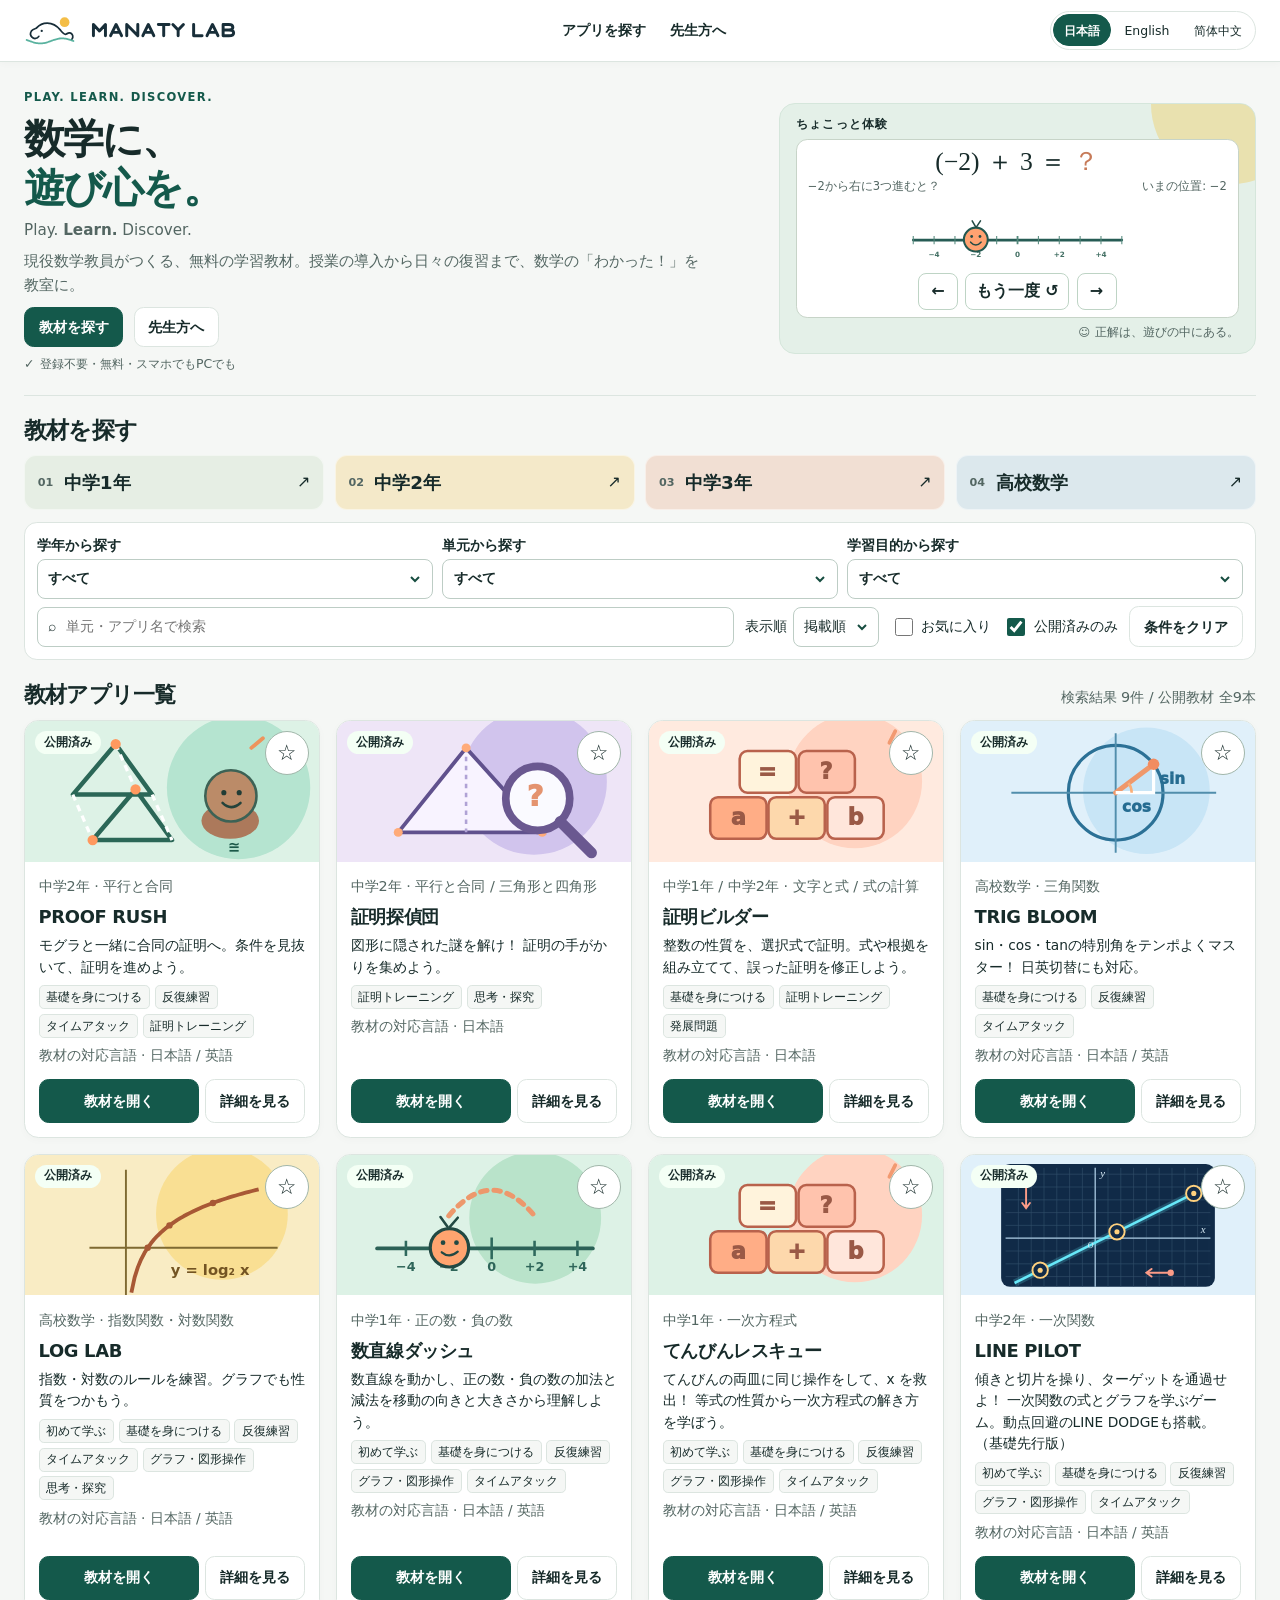
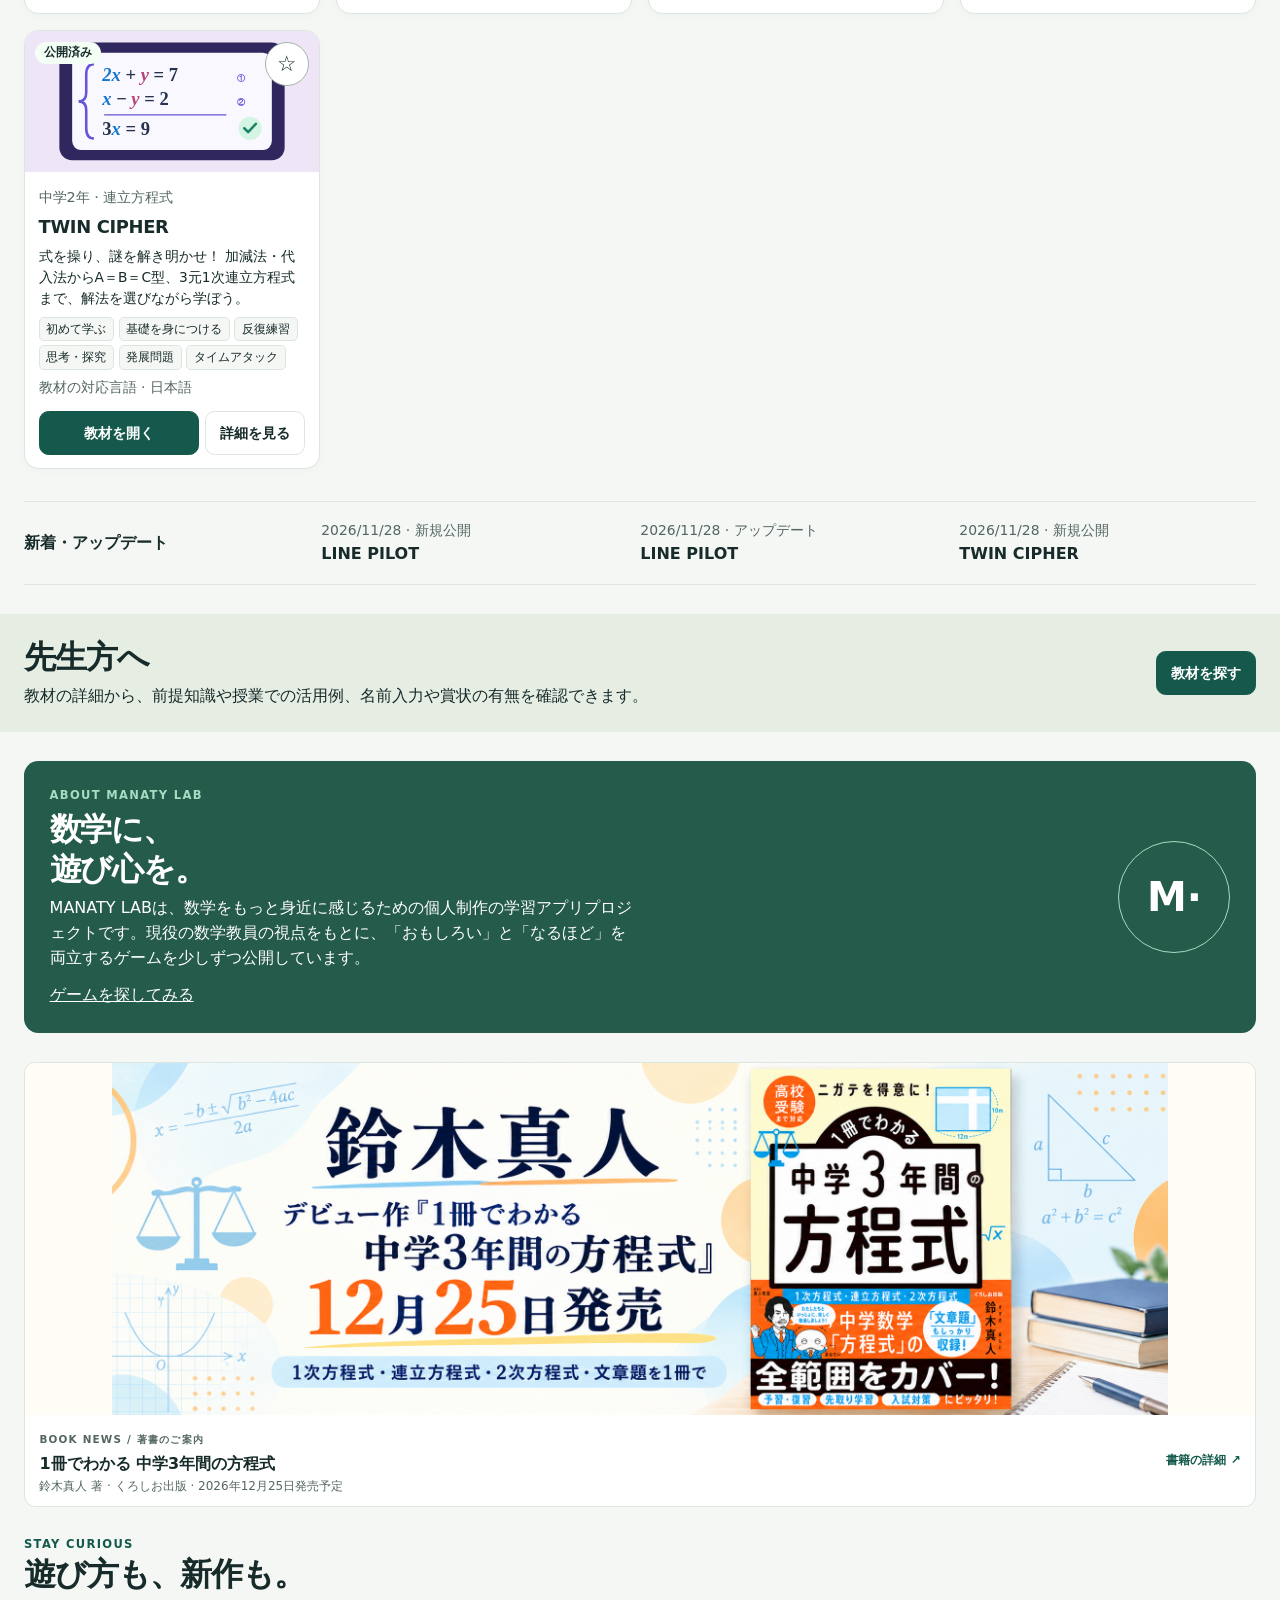
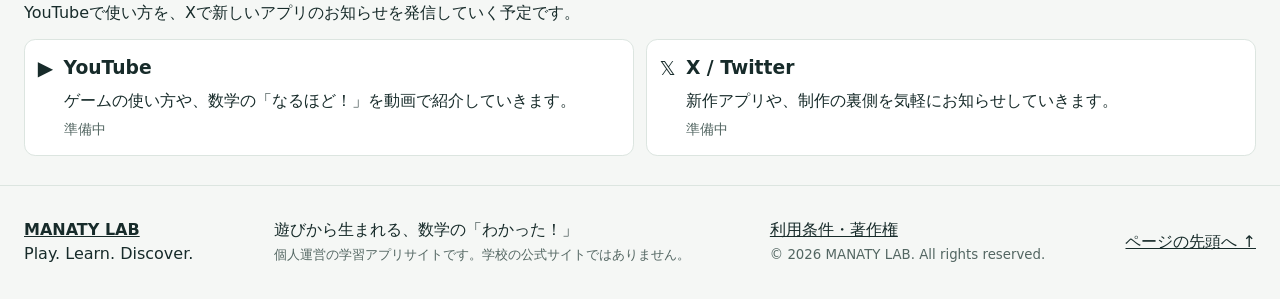
==== commit 6f5b69d4: "Integrate MANATY LAB v0.9 logo and favicon" ====
--- a/index.html
+++ b/index.html
@@ -3,333 +3,119 @@
 <head>
   <meta charset="utf-8">
   <meta name="viewport" content="width=device-width, initial-scale=1, viewport-fit=cover">
-  <meta name="theme-color" content="#fcf6e9">
+  <meta name="theme-color" content="#f9f8f3">
   <meta name="description" content="MANATY LAB — 遊びから生まれる、数学の「わかった！」。中学・高校数学を楽しく学べる無料の学習ゲームを公開しています。">
   <meta property="og:type" content="website">
   <meta property="og:title" content="MANATY LAB | Play. Learn. Discover.">
   <meta property="og:description" content="遊びから生まれる、数学の「わかった！」無料で遊べる数学の学習アプリ。">
   <meta property="og:locale" content="ja_JP">
   <title>MANATY LAB — Play. Learn. Discover.</title>
-  <link rel="icon" type="image/svg+xml" href="./assets/brand/beta-favicon.svg">
   <link rel="stylesheet" href="./styles.css">
   <link rel="stylesheet" href="./editorial.css">
   <style>
-
-    /* MANATY LAB / Cream Playground. Brand shell only; app artwork remains unchanged. */
-    :root{--paper:#fff8e9;--ink:#203b45;--muted:#53666b;--line:#e5d9c5;--green:#176b60;--mint:#e1f1e6;--white:#fffefa;--yellow:#f4be48;--coral:#e97d69}
-    body{line-height:1.55;background:var(--paper)}
+    /* App-first portal: compact introduction, searchable game library, quiet editorial footer. */
+    :root{--paper:#f5f7f5;--ink:#172b2a;--muted:#536662;--line:#dce5e0;--green:#14594b;--mint:#e6f3eb;--white:#fff;}
+    body{line-height:1.55}
     .container{width:min(calc(100% - 3rem),84rem)}
-    .site-header{background:#fffaf0;border-bottom:1px solid #e5d9c5}
-    .header-inner{min-height:3.75rem;gap:1rem}
-    .wordmark{font-size:1.13rem;letter-spacing:-.045em}
-    .wordmark-symbol{display:inline-block;background:var(--ink);color:#fff8e9;border-radius:10px;padding:.05rem .32rem;line-height:1.4;font-size:1.28rem}
-    .wordmark-symbol span{color:var(--yellow)}
-    .wordmark b{color:var(--green)}
-    .desktop-nav{gap:1.3rem}
-    .desktop-nav a{font-weight:750}
-    .languages{border:1px solid var(--line);border-radius:2rem;padding:.15rem;background:var(--white)}
-    .languages button{border-radius:2rem;min-height:2rem;padding-inline:.58rem}
-    .languages [aria-pressed="true"]{background:var(--ink);color:white;border-color:var(--ink)}
-    .hero-wrap{position:relative;isolation:isolate;overflow:hidden;display:grid;grid-template-columns:minmax(0,1.45fr) minmax(0,.55fr);gap:1.1rem;align-items:center;margin-block:1rem 1.15rem;padding:1.05rem 1.55rem;background:#f9e7b7;border:1px solid #e5c985;border-radius:1.25rem}
-    .hero-wrap::before{content:"";position:absolute;z-index:-1;inset:0;background-image:radial-gradient(#b4a16740 1px,transparent 1px);background-size:18px 18px;mask-image:linear-gradient(90deg,transparent 35%,black)}
-    .hero-copy h1,html:lang(ja) .hero-copy h1,html:lang(zh) .hero-copy h1{font-size:clamp(1.75rem,3.1vw,2.65rem);line-height:1.16;letter-spacing:-.045em;margin:.28rem 0 .35rem}
-    .hero-copy h1 br{display:none}
-    html:lang(en) .hero-copy h1 br{display:initial}
-    .hero-english{font-size:.86rem;font-weight:750;letter-spacing:.06em;color:var(--green)}
-    .hero-description{max-width:58em;font-size:.85rem;line-height:1.6;margin:.3rem 0 .4rem;color:var(--ink)}
-    .eyebrow,.section-kicker,.play-label{font-size:.68rem;letter-spacing:.13em;font-weight:850;color:var(--green)}
-    .eyebrow-dot{display:inline-block;width:.5rem;height:.5rem;background:var(--green);border-radius:50%;margin-right:.4rem}
-    .hero-actions{display:none}
-    .trust-row{margin-top:.35rem;font-size:.75rem;color:#4b625c}
-    .hero-brand-art{position:relative;display:flex;align-items:center;justify-content:center;min-width:0;min-height:0}
-    .lab-manatee{display:block;width:min(100%,15rem);height:auto;overflow:visible}
-    .hero-stamp{position:absolute;right:0;top:0;line-height:1.04;font-size:clamp(.54rem,.78vw,.73rem);font-weight:900;letter-spacing:.07em;color:#365e58;transform:rotate(5deg)}
-    .hero-stamp span{color:#9b493b}
-    .catalog-section{padding-top:0}
-    .catalog-heading{display:flex;justify-content:space-between;align-items:flex-end;gap:.7rem;margin-bottom:.6rem}
-    .catalog-heading h2,#filterTitle{font-size:1.4rem;margin:.12rem 0 0;letter-spacing:-.035em}
-    .catalog-decoration{color:#8d7853;font-size:.85rem;letter-spacing:.12em}
-    .grade-shortcuts{gap:.65rem;margin-bottom:.6rem}
-    .grade-shortcuts button{position:relative;display:grid;grid-template-columns:auto minmax(0,1fr) auto;gap:.55rem;min-height:3.05rem;border:1px solid #d0c5aa;border-radius:.65rem;padding:.45rem .75rem;color:var(--ink);box-shadow:0 2px 0 #203b4510}
-    .grade-shortcuts button:nth-child(1){background:#cfe9d9}
-    .grade-shortcuts button:nth-child(2){background:#f9df8c}
-    .grade-shortcuts button:nth-child(3){background:#f6c7b8}
-    .grade-shortcuts button:nth-child(4){background:#cbdcf4}
-    .grade-shortcuts button span:first-child{grid-column:auto;font-size:.66rem;font-weight:850;letter-spacing:0;color:#40585e}
-    .grade-shortcuts strong{font-size:clamp(.95rem,1.5vw,1.09rem);font-weight:850}
-    .grade-shortcuts button:hover{outline:2px solid var(--ink);outline-offset:-2px}
-    #filters{background:#fffdf7;border:1px solid var(--line);border-radius:.85rem;padding:.65rem .8rem}
-    .filter-grid{gap:.5rem}
-    .filter-grid label,.filter-tools label{font-size:.78rem}
-    select,.search-box{border-radius:.5rem;border-color:#c9d2c8;min-height:2.35rem;padding-block:.3rem}
-    .filter-tools{gap:.25rem .65rem;margin-top:.4rem}
-    .filter-tools .quiet,.check{min-height:2.35rem}
-    .button,.app-play,.quiet{border-radius:.55rem;font-weight:750}
-    .button-dark,.app-play{background:var(--ink);border-color:var(--ink)}
-    .button-dark:hover,.app-play:hover{background:var(--green)}
-    .list-heading{margin:1.05rem 0 .65rem;align-items:end}
-    .list-heading h2{font-size:1.45rem;margin-top:.12rem}
-    .count-pill{font-size:.79rem;background:#f4ecdb;padding:.25rem .55rem;border-radius:2rem}
-    #catalogStatus:empty{display:none}
+    .site-header{background:#fff;box-shadow:0 1px 8px #203e2e08}
+    .header-inner{min-height:3.8rem}
+    .wordmark-symbol{background:var(--green);color:white;border-radius:.6rem;padding:.05rem .3rem;font-size:1.35rem}
+    .wordmark-symbol span{color:#f2c959}
+    .languages{border:1px solid var(--line);border-radius:2rem;padding:.16rem}
+    .languages button{border-radius:2rem;min-height:2rem}
+    .languages [aria-pressed="true"]{background:var(--green);color:white;border-color:var(--green)}
+    .hero-wrap{grid-template-columns:minmax(0,1.5fr) minmax(0,1fr);gap:clamp(1rem,3vw,2.5rem);padding-block:1.4rem 1.35rem}
+    .hero-copy h1,html:lang(ja) .hero-copy h1,html:lang(zh) .hero-copy h1{font-size:clamp(1.8rem,3.2vw,3rem);line-height:1.2;letter-spacing:-.045em;margin:.35rem 0 .4rem}
+    .hero-copy h1 br{display:initial}
+    .hero-english{font-size:.95rem;color:var(--muted)}
+    .hero-description{font-size:.92rem;line-height:1.6;margin:.4rem 0 .65rem;max-width:46em}
+    .hero-actions .button{min-height:2.5rem;padding:.4rem .85rem}
+    .button,.app-play,.quiet{border-radius:.6rem}
+    .trust-row{font-size:.78rem;margin-top:.45rem}
+    .hero-visual{background:#e4f0e8;border:1px solid #d5e6db;border-radius:1rem;padding:.7rem 1rem}
+    .hero-blob{opacity:.4;width:10rem}
+    .mini-stage{margin:.35rem 0;padding:.45rem .7rem;border-radius:.7rem;background:#fff}
+    .mini-equation{font-size:1.6rem;line-height:1.2}
+    .mini-guides,.hero-note{font-size:.72rem}
+    #miniTrack{max-height:4.8rem}
+    .mini-controls button{min-height:2.35rem;min-width:2.5rem;border-radius:.5rem}
+    .catalog-section{padding-top:1.2rem;border-top:1px solid var(--line)}
+    #filterTitle{font-size:1.45rem;margin-bottom:.7rem}
+    .grade-shortcuts{gap:.65rem;margin-bottom:.7rem}
+    .grade-shortcuts button{min-height:3.45rem;grid-template-columns:auto 1fr auto;gap:.65rem;align-items:center;border-radius:.75rem;border:1px solid #ffffff80;padding:.55rem .8rem}
+    .grade-shortcuts button span:first-child{grid-column:auto;font-size:.7rem;font-weight:800;letter-spacing:0}
+    .grade-shortcuts strong{font-size:clamp(.95rem,1.6vw,1.15rem)}
+    #filters{background:#fff;border-radius:.8rem;padding:.75rem}
+    select,.search-box{border-radius:.5rem;border-color:#bdcdc5;min-height:2.5rem}
+    .filter-tools{margin-top:.45rem;gap:.3rem .7rem}
+    .filter-tools .quiet,.check{min-height:2.5rem}
+    .list-heading{margin:1.25rem 0 .7rem}
+    .list-heading h2{font-size:1.4rem}
     .app-grid{grid-template-columns:repeat(4,minmax(0,1fr));gap:1rem}
-    .app-card{background:var(--white);border:1px solid #e2d7c4;border-radius:.9rem;overflow:hidden;box-shadow:0 3px 0 #5843250b}
-    .app-art{height:auto;aspect-ratio:16/9;border-radius:0;border-bottom:1px solid #203b4510}
-    .app-art svg{display:block;width:100%;height:100%}
-    .app-content{padding:.8rem;gap:.35rem}
-    .app-content h3{font-size:1.14rem;line-height:1.3;letter-spacing:-.025em}
-    .app-content p{font-size:.83rem;line-height:1.55}
-    .app-meta,.game-language{font-size:.72rem!important}
-    .app-meta{color:var(--green);font-weight:750}
-    .tags{gap:.25rem}
-    .tags li{background:#f4f0e4;border:0;border-radius:.3rem;font-size:.69rem;padding:.15rem .4rem}
-    .status-chip{border-radius:.35rem;background:#fffdf7;color:#203b45;font-size:.69rem;box-shadow:0 1px 4px #203b4518}
-    .status-chip.published{background:#fffdf7}
-    .favorite{border-radius:50%;border-color:#fff8e9;background:#fffdf7;min-width:2.4rem;min-height:2.4rem;box-shadow:0 1px 5px #203b451c}
-    .app-actions{gap:.35rem;align-items:stretch}
+    .app-card{background:white;border:1px solid var(--line);border-radius:.9rem;overflow:hidden;box-shadow:0 2px 8px #183d2c06}
+    .app-art{height:clamp(8.5rem,11vw,10.5rem);border-radius:0}
+    .app-content{padding:.85rem;gap:.45rem}
+    .app-content h3{font-size:1.12rem;line-height:1.3}
+    .app-content p{font-size:.86rem;line-height:1.55}
+    .app-actions{gap:.4rem;align-items:stretch}
     .app-actions .app-play{flex:1 1 auto}
-    .app-actions .app-play,.app-actions .quiet{font-size:.8rem;min-height:2.55rem;padding:.4rem .6rem}
-    .app-actions .quiet{background:#fffdf7;border-color:var(--line)}
-    .news-section{margin:2rem auto 1.3rem;padding:.8rem 1rem;border:1px solid var(--line);border-radius:.8rem;background:#f6efdf}
-    .news-card{border-left:1px solid var(--line)}
-    .mini-section{margin-block:1.3rem}
-    .mini-section .hero-visual{max-width:100%;display:grid;grid-template-columns:minmax(0,.55fr) minmax(0,1fr);align-items:center;gap:.6rem 1.25rem;border:1px solid #c6d9cb;border-radius:1rem;background:#e3efe2;padding:1rem 1.3rem}
-    .mini-section .mini-stage{grid-column:2;grid-row:1/3;margin:0;padding:.5rem .75rem;border-radius:.6rem}
-    .mini-section .play-label{align-self:end;font-size:1rem}
-    .mini-section .hero-note{align-self:start;text-align:left;font-size:.9rem}
-    .mini-section .mini-equation{font-size:1.5rem}
-    .mini-section #miniTrack{max-height:4.5rem}
-    .mini-section .mini-controls button{min-height:2.4rem;min-width:2.5rem}
-    .teacher-section{margin-top:1.5rem;padding-block:1.3rem;background:#f1e4c7}
-    .about-section,.connect-section{margin-block:1.7rem}
-    .about-panel{background:var(--ink);border-radius:1rem;padding:1.5rem}
-    .about-panel .section-kicker{color:#f4d17d}
-    .about-orbit{width:7rem;border-color:#9bc1b2}
+    .tags li{border-radius:.3rem;background:#f5f7f5}
+    .favorite{border-radius:50%}
+    .status-chip{border-radius:1rem}
+    .news-section{margin-top:2rem;margin-bottom:1.5rem;padding-block:.75rem}
+    .news-card{border-left:0;background:transparent;border-radius:.45rem}
+    .teacher-section{margin-top:1.8rem;padding-block:1.45rem}
+    .about-section,.connect-section{margin-block:1.8rem}
+    .about-panel{border-radius:.9rem;padding:1.6rem}
+    .about-orbit{width:7rem}
     .book-section{margin-block:1.5rem}
-    .book-banner{background:#fffdf7;border:1px solid var(--line);border-radius:.8rem;overflow:hidden}
-    .book-banner img{display:block;width:100%;height:auto;max-height:22rem;object-fit:contain;background:#fffdf7}
+    .book-banner{background:#fff;border:1px solid var(--line);border-radius:.7rem;overflow:hidden}
+    .book-banner img{display:block;width:100%;height:auto;max-height:22rem;object-fit:contain;background:#fffdf5}
+    .book-banner:hover{border-color:var(--green)}
     .book-copy{padding:.7rem .9rem;border-left:0}
     .book-copy h2{font-size:1rem;line-height:1.4;margin:.1rem 0}
-    .book-copy p,.book-cta{font-size:.78rem}
-    .connect-card{border-radius:.7rem;border:1px solid var(--line);background:var(--white)}
-    .site-footer{background:#f1e7d3}
-    :focus-visible{outline:3px solid #9a542e;outline-offset:3px}
-    @media(hover:hover) and (prefers-reduced-motion:no-preference){
-      .app-card,.grade-shortcuts button{transition:transform .16s ease,box-shadow .16s ease,border-color .16s ease}
-      .app-card:hover{transform:translateY(-3px);box-shadow:0 8px 16px #59432116;border-color:#bfb398}
-      .grade-shortcuts button:hover{transform:translateY(-2px)}
-      .lab-manatee{transition:transform .3s ease}
-      .hero-brand-art:hover .lab-manatee{transform:translateY(-4px) rotate(-3deg)}
-    }
+    .book-copy p,.book-cta{font-size:.75rem}
+    .book-copy .section-kicker{font-size:.65rem;color:var(--muted)}
+    .connect-card{border-radius:.7rem;border:1px solid var(--line);background:#fff}
     @media(min-width:55.01rem) and (max-width:70rem){.app-grid{grid-template-columns:repeat(3,minmax(0,1fr))}}
-    @media(max-width:55rem){.app-grid{grid-template-columns:repeat(2,minmax(0,1fr))}.hero-wrap{grid-template-columns:minmax(0,1.6fr) minmax(0,.4fr);padding:1rem}}
+    @media(max-width:55rem){.app-grid{grid-template-columns:repeat(2,minmax(0,1fr))}.hero-wrap{gap:1rem}}
     @media(max-width:41rem){
-      .container{width:calc(100% - 1.25rem)}
+      .container{width:calc(100% - 1.5rem)}
       .header-inner{min-height:3.6rem}
-      .wordmark{font-size:1rem}
-      .languages button{padding-inline:.38rem;font-size:.71rem}
-      .hero-wrap{grid-template-columns:minmax(0,1fr) 5.5rem;gap:.35rem;margin-block:.7rem .9rem;padding:.8rem .7rem;border-radius:.8rem}
-      .hero-copy h1,html:lang(ja) .hero-copy h1,html:lang(zh) .hero-copy h1{font-size:clamp(1.35rem,5.8vw,1.85rem);line-height:1.2}
+      .hero-wrap{grid-template-columns:1fr;padding-block:.95rem;gap:.7rem}
+      .hero-copy h1,html:lang(ja) .hero-copy h1,html:lang(zh) .hero-copy h1{font-size:clamp(1.65rem,6.5vw,2.3rem)}
       .hero-copy h1 br{display:initial}
-      .hero-english{font-size:.68rem}
-      .hero-description{font-size:.76rem}
-      .trust-row{font-size:.68rem}
-      .hero-stamp{display:none}
+      .hero-description{font-size:.85rem}
+      .hero-visual{padding:.5rem .7rem}
+      .hero-note{display:none}
+      #miniTrack{max-height:3.7rem}
       .grade-shortcuts{grid-template-columns:repeat(2,minmax(0,1fr));gap:.45rem}
-      .grade-shortcuts button{min-height:2.85rem;padding:.45rem .5rem;gap:.35rem}
-      #filters{padding:.55rem}
-      .filter-tools{gap:.2rem .45rem}
-      .list-heading{margin-top:.85rem}
+      .grade-shortcuts button{min-height:3rem;padding:.45rem .55rem;gap:.4rem}
       .app-grid{gap:.65rem}
-      .app-content{padding:.6rem;gap:.3rem}
+      .app-art{height:7rem}
+      .app-content{padding:.6rem;gap:.35rem}
       .app-content h3{font-size:1rem}
-      .app-content p{font-size:.77rem}
-      .app-actions .app-play,.app-actions .quiet{font-size:.75rem;min-height:2.45rem;padding:.35rem .4rem}
-      .status-chip{top:.35rem;left:.35rem;font-size:.61rem}
-      .favorite{top:.35rem;right:.35rem;min-height:2.1rem;min-width:2.1rem;font-size:1.1rem}
-      .mini-section .hero-visual{display:block;padding:.8rem}
-      .mini-section .mini-stage{margin:.4rem 0}
-      .mini-section .hero-note{text-align:right;font-size:.73rem}
-      .book-copy{flex-direction:column;align-items:flex-start;gap:.35rem}
+      .app-content p{font-size:.8rem}
+      .app-actions .button,.app-actions .app-play,.app-actions .quiet{min-height:2.5rem;padding:.35rem .5rem;font-size:.8rem}
+      .status-chip{top:.35rem;left:.35rem;font-size:.65rem}
+      .favorite{top:.35rem;right:.35rem;min-height:2rem;min-width:2rem;font-size:1.1rem}
+      .book-copy{flex-direction:column;align-items:flex-start;gap:.3rem}
       .about-panel{padding:1.15rem}
     }
-    @media(max-width:23rem){.app-grid{grid-template-columns:1fr}.hero-wrap{grid-template-columns:minmax(0,1fr) 4.2rem}}
-
-  
-    /* H / THE BEAUTY OF PLAY — a mathematical dark header and a warm, game-first library. */
-    :root{--paper:#fcf6e9;--ink:#182e39;--muted:#52656a;--line:#e4dbca;--green:#176b60;--mint:#e1f1e6;--white:#fffefa;--yellow:#f4be48;--coral:#e78976}
-    .site-header{background:#182e39;color:#fcf6e9;border-bottom:1px solid #36515a}
-    .wordmark{letter-spacing:-.025em}
-    .wordmark-symbol{background:#9adcc3;color:#182e39;border-radius:6px}
-    .wordmark-symbol span{color:#182e39}
-    .wordmark b{color:#9adcc3}
-    .desktop-nav a{color:#f1efe5}
-    .desktop-nav a:hover{text-decoration-color:#9adcc3;text-underline-offset:.35em}
-    .languages{background:#203b46;border-color:#45616c}
-    .languages button{color:#f1efe5}
-    .languages [aria-pressed="true"]{background:#9adcc3;border-color:#9adcc3;color:#182e39;font-weight:850}
-    .hero-wrap{background:#182e39;border:1px solid #34505a;border-radius:.85rem;color:#fcf6e9;grid-template-columns:minmax(0,1.2fr) minmax(0,.8fr);gap:1.4rem;margin-block:.85rem .9rem;padding:.8rem 1.45rem}
-    .hero-wrap::before{background-image:linear-gradient(115deg,#182e39 30%,#254550 100%);mask-image:none}
-    .hero-copy .eyebrow{color:#9adcc3}
-    .eyebrow-dot{background:#9adcc3}
-    .hero-copy h1,html:lang(ja) .hero-copy h1,html:lang(zh) .hero-copy h1{color:#fcf6e9;font-size:clamp(1.6rem,2.8vw,2.55rem);line-height:1.2;letter-spacing:-.04em;margin:.25rem 0 .4rem}
-    .hero-copy h1 .highlight{color:#9adcc3}
-    .hero-english{color:#9adcc3;font-size:.86rem}
-    .hero-description{color:#e1e9e4;line-height:1.55;font-size:.83rem}
-    .trust-row{color:#c0d3d4}
-    .trust-mark{color:#f4be48}
-    .hero-brand-art{width:100%;height:100%;max-height:9.7rem;overflow:hidden}
-    .math-figure{display:block;width:100%;height:auto;max-height:9.7rem}
-    .rose-curve{transform-origin:200px 77px}
-    .catalog-heading{margin-bottom:.45rem}
-    .catalog-heading h2,#filterTitle{font-size:1.25rem}
-    .catalog-decoration{color:#176b60;font-family:Georgia,serif;font-size:1.05rem}
-    .grade-shortcuts button{border:1px solid #d4cab8;min-height:2.85rem;border-radius:.45rem}
-    .grade-shortcuts button:nth-child(1){background:#d0e9dd}
-    .grade-shortcuts button:nth-child(2){background:#f8df9a}
-    .grade-shortcuts button:nth-child(3){background:#f6cbbd}
-    .grade-shortcuts button:nth-child(4){background:#d0dff2}
-    #filters{border-radius:.55rem;background:#fffdf7;padding:.6rem .75rem}
-    .list-heading{margin:.9rem 0 .6rem}
-    .list-heading h2{font-size:1.45rem}
-    .app-grid{gap:.9rem}
-    .app-card{border-radius:.65rem;box-shadow:0 2px 0 #5843250c}
-    .app-art{border-bottom:1px solid #182e3915}
-    .app-content{padding:.72rem .8rem}
-    .app-meta{color:#176b60}
-    .button-dark,.app-play{background:#182e39;border-color:#182e39;color:#fcf6e9}
-    .app-actions .app-play{justify-content:center}
-    .about-panel{background:#182e39}
-    .about-mascot{display:flex;flex-direction:column;align-items:center;justify-content:center;gap:.3rem;width:10rem;color:#9adcc3;font-size:.64rem;font-weight:800;letter-spacing:.13em}
-    .about-mascot svg{width:100%;height:auto}
-    .about-mascot svg g[font-family]{fill:#9adcc3}
-    .teacher-section{background:#efe6d2}
-    .site-footer{background:#182e39;color:#fcf6e9}
-    .footer-inner small{color:#c0d3d4}
-    .site-header :focus-visible,.hero-wrap :focus-visible,.site-footer :focus-visible{outline-color:#f4be48}
-    @media(hover:hover) and (prefers-reduced-motion:no-preference){
-      .rose-curve{transition:stroke-width .25s ease,fill-opacity .25s ease}
-      .hero-brand-art:hover .rose-curve{stroke-width:2.5;fill-opacity:.14}
-    }
-    @media(max-width:55rem){.hero-wrap{grid-template-columns:minmax(0,1.4fr) minmax(0,.6fr);gap:.65rem}}
-    @media(max-width:41rem){
-      .hero-wrap{grid-template-columns:minmax(0,1fr) minmax(0,.45fr);gap:.4rem;padding:.8rem .75rem;border-radius:.6rem}
-      .hero-copy h1,html:lang(ja) .hero-copy h1,html:lang(zh) .hero-copy h1{font-size:clamp(1.3rem,5.2vw,1.85rem)}
-      .hero-description{font-size:.75rem}
-      .hero-brand-art{max-height:7rem}
-      .math-figure{max-height:7rem}
-      .math-figure text{display:none}
-      .about-mascot{width:7rem;justify-self:end}
-      .app-card{border-radius:.55rem}
-    }
-    @media(max-width:23rem){.hero-wrap{grid-template-columns:minmax(0,1fr) 4.5rem}}
-
-  
-    /* Beta brand — fixed SVG assets, sourced from the approved image. */
-    :root{--brand-mint:#73c9b5;--brand-gold:#f4be48;--brand-navy:#182e39;--brand-cream:#fcf6e9}
-    .site-header .wordmark{display:flex;align-items:center;flex-shrink:0;min-width:0;line-height:1;padding:0}
-    .header-brand-logo{display:block;width:clamp(11.2rem,20vw,15.2rem);height:auto;max-width:100%;object-fit:contain}
-    .header-inner{min-height:4.35rem}
-    .site-header .languages [aria-pressed="true"]{background:var(--brand-mint);border-color:var(--brand-mint)}
-    .hero-copy h1 .highlight,.hero-copy .eyebrow,.hero-english{color:#9adcc3}
-    .hero-wrap{border-radius:.85rem}
-    .grade-shortcuts button:nth-child(1){background:#d0e9dd}
-    .grade-shortcuts button:nth-child(2){background:#f8df9a}
-    .about-mascot{width:min(100%,13rem);padding:.25rem}
-    .about-mascot img{display:block;width:100%;height:auto}
-    .footer-brand img{display:block;width:12.8rem;max-width:100%;height:auto}
-    @media(max-width:55rem){.header-brand-logo{width:11.2rem}.header-inner{min-height:3.7rem}}
-    @media(max-width:41rem){.header-inner{gap:.35rem;min-height:3.3rem}.header-brand-logo{width:clamp(8.1rem,39vw,10.4rem)}.header-tools{gap:.25rem;min-width:0}.languages{padding:.08rem}.languages button{padding-inline:.25rem;font-size:.69rem}.about-mascot{width:8.5rem}.footer-brand img{width:11rem}}
-    @media(max-width:23rem){.header-brand-logo{width:7.8rem}.languages button{padding-inline:.18rem;font-size:.65rem}}
-
-  
-    /* Beta identity / gentle mathematical playground.
-       Preserve the catalog and all controls; use the same fixed brand assets. */
-    :root{--paper:#fcf6e9;--ink:#182e39;--muted:#4d6665;--line:#deded0;--green:#21695c;--mint:#e1f2e9;--white:#fffefa;--yellow:#f4be48;--coral:#e78976}
-    body{background:var(--paper);color:var(--ink)}
-    .site-header{background:#fffdf6;color:var(--ink);border-bottom:1px solid #e2dfd2}
-    .header-inner{min-height:4.1rem}
-    .desktop-nav a{color:var(--ink)}
-    .desktop-nav a:hover{text-decoration-color:var(--green)}
-    .languages{background:#f4f6ed;border-color:#d4e0d5;border-radius:2rem}
-    .site-header .languages button{color:#385651;border-radius:2rem}
-    .site-header .languages [aria-pressed="true"]{background:#21695c;border-color:#21695c;color:#fffefa}
-    .hero-wrap{background:#e6f1e5;color:var(--ink);border:1px solid #cddfcf;border-radius:1.4rem;margin-block:.8rem .9rem;padding:.9rem 1.5rem;grid-template-columns:minmax(0,1.45fr) minmax(0,.55fr);gap:1rem;box-shadow:none}
-    .hero-wrap::before{display:none;background:none}
-    .hero-copy .eyebrow,.hero-english{color:#21695c}
-    .eyebrow-dot{background:#21695c}
-    .hero-copy h1,html:lang(ja) .hero-copy h1,html:lang(zh) .hero-copy h1{color:var(--ink);font-size:clamp(1.65rem,3vw,2.65rem);letter-spacing:-.035em;line-height:1.2;margin:.25rem 0 .4rem}
-    .hero-copy h1 .highlight{color:#21695c}
-    .hero-description{color:#385651;font-size:.87rem;line-height:1.65}
-    .trust-row{color:#385651}
-    .trust-mark{color:#21695c}
-    .hero-brand-art{position:relative;display:grid;place-items:center;width:100%;max-height:9.9rem;min-width:0;overflow:hidden;isolation:isolate}
-    .hero-ripples{position:absolute;inset:auto 0 0;width:100%;height:auto;z-index:-1}
-    .hero-brand-mark{display:block;width:min(100%,15.5rem);height:auto;max-height:9.3rem;object-fit:contain}
-    .section-kicker,.eyebrow{letter-spacing:.10em;color:#21695c}
-    .catalog-decoration{color:#557a70;opacity:.75;font-family:Georgia,serif}
-    .grade-shortcuts button{border:1px solid #d6e0d3;border-radius:.85rem;box-shadow:none;min-height:2.85rem}
-    .grade-shortcuts button:nth-child(1){background:#dcefe4}
-    .grade-shortcuts button:nth-child(2){background:#f9e8b4;border-color:#ead7a4}
-    .grade-shortcuts button:nth-child(3){background:#f7dcd3;border-color:#ead3ca}
-    .grade-shortcuts button:nth-child(4){background:#dce9f1;border-color:#cfdfeb}
-    .grade-shortcuts button:hover{outline:2px solid #21695c;outline-offset:-2px}
-    #filters{background:#fffefa;border:1px solid var(--line);border-radius:1rem;padding:.65rem .8rem}
-    select,.search-box{background:#fffefa;border-color:#c7d9cf;border-radius:.65rem}
-    .list-heading h2,.catalog-heading h2,#filterTitle{letter-spacing:-.025em;color:var(--ink)}
-    .app-card{background:#fffefa;border:1px solid #e1ddd0;border-radius:1.05rem;box-shadow:0 3px 9px #203b4509;overflow:hidden}
-    .app-art{border-radius:0;border-bottom:1px solid #203b450d}
-    .app-content{padding:.75rem .85rem}
-    .app-content h3{color:var(--ink)}
-    .app-meta{color:#21695c}
-    .tags li{background:#edf3e9;color:#385651;border-radius:.45rem}
-    .count-pill{background:#e5eee2;color:#385651}
-    .status-chip{background:#fffefa;border-radius:.6rem}
-    .button,.app-play,.quiet{border-radius:.7rem}
-    .button-dark,.app-play{background:#21695c;border-color:#21695c;color:#fffefa}
-    .button-dark:hover,.app-play:hover{background:#174e45;border-color:#174e45}
-    .app-actions .quiet{background:#fffefa;border-color:#d4dfd4}
-    .news-section{background:#f3ecdd;border-color:#e2dac9;border-radius:1rem}
-    .mini-section .hero-visual{background:#e5f2e8;border-color:#d0e0d3;border-radius:1.2rem}
-    .teacher-section{background:#f5ebd5}
-    .about-panel{background:#e3f0e6;color:var(--ink);border:1px solid #d0e0d3;border-radius:1.25rem}
-    .about-panel .section-kicker,.about-panel h2 span,.about-panel .text-link{color:#21695c}
-    .about-panel p{color:#385651}
-    .about-mascot{width:min(100%,13rem)}
-    .connect-card,.book-banner{background:#fffefa;border-radius:1rem}
-    .site-footer{background:#eeeede;color:var(--ink);border-top:1px solid #d9ded0}
-    .footer-inner small{color:#4d6665}
-    .site-footer a{color:#21695c}
-    .site-header :focus-visible,.hero-wrap :focus-visible,.site-footer :focus-visible,:focus-visible{outline:3px solid #21695c;outline-offset:3px}
-    @media(hover:hover) and (prefers-reduced-motion:no-preference){
-      .app-card:hover{transform:translateY(-3px);border-color:#b7cfc0;box-shadow:0 9px 18px #203b4512}
-      .hero-brand-mark{transition:transform .28s ease}
-      .hero-brand-art:hover .hero-brand-mark{transform:translateY(-3px)}
-    }
-    @media(max-width:55rem){.hero-wrap{grid-template-columns:minmax(0,1.4fr) minmax(0,.6fr);gap:.7rem;padding:1rem}.header-inner{min-height:3.7rem}}
-    @media(max-width:41rem){
-      .header-inner{min-height:3.35rem}
-      .hero-wrap{grid-template-columns:minmax(0,1fr) minmax(0,.42fr);gap:.35rem;border-radius:1.05rem;padding:.85rem .7rem;margin-block:.65rem .8rem}
-      .hero-copy h1,html:lang(ja) .hero-copy h1,html:lang(zh) .hero-copy h1{font-size:clamp(1.35rem,5.4vw,1.9rem)}
-      .hero-description{font-size:.76rem}
-      .hero-brand-art,.hero-brand-mark{max-height:7rem}
-      .app-grid{gap:.65rem}
-      .app-card{border-radius:.85rem}
-      .app-content{padding:.6rem}
-      .grade-shortcuts button{border-radius:.7rem}
-      #filters{padding:.55rem}
-      .about-mascot{width:9rem;justify-self:center}
-    }
-    @media(max-width:23rem){.hero-wrap{grid-template-columns:minmax(0,1fr) 4.7rem}}
-
+    @media(max-width:24rem){.app-grid{grid-template-columns:1fr}.app-art{height:9rem}}
   </style>
   <script defer src="./app.js"></script>
+<!-- MANATY LAB brand v0.9 -->
+<link rel="icon" type="image/svg+xml" href="./assets/brand/v0.9/manaty-icon-micro.svg">
+<style>.ml-brand-symbol{display:inline-block;box-sizing:border-box;flex:0 0 auto;width:36px;height:23px;object-fit:contain;vertical-align:middle;padding:2px;background:#FCF6E9;border-radius:5px}.ml-brand-inline{width:29px;height:17px;margin-right:5px}.site-header .ml-brand-symbol{width:52px;height:32px;background:transparent;padding:0}.site-header .ml-brand-wordmark{width:clamp(104px,13vw,150px);height:auto;object-fit:contain;display:block}@media(max-width:480px){.ml-brand-symbol{width:26px;height:18px;padding:1px}.ml-brand-inline{width:25px;height:16px}.site-header .ml-brand-symbol{width:40px;height:25px}.site-header .ml-brand-wordmark{width:104px}}</style>
 </head>
 <body>
   <a class="skip-link" href="#apps" data-i18n="skip">アプリ一覧へスキップ</a>
   <header class="site-header" id="top">
     <div class="header-inner container">
       <a class="wordmark" href="#top" data-label="home">
-        <img class="header-brand-logo" src="./assets/brand/beta-header.svg" alt="MANATY LAB — Play. Learn. Discover." width="378" height="94">
+        <img class="ml-brand-symbol" src="./assets/brand/v0.9/manaty-symbol.svg" width="52" height="32" alt="" title="MANATY LAB" decoding="async">
+        <img class="ml-brand-wordmark" src="./assets/brand/v0.9/manaty-wordmark.svg" alt="MANATY LAB" width="150" height="25">
       </a>
       <nav class="desktop-nav" data-label="navigation">
         <a href="#apps" data-i18n="navApps">アプリを探す</a>
@@ -360,49 +146,6 @@
         <div class="trust-row"><span class="trust-mark" aria-hidden="true">✓</span><span data-i18n="heroTrust">登録不要・無料・スマホでもPCでも</span></div>
       </div>
 
-      <div class="hero-brand-art" aria-hidden="true">
-        <svg class="hero-ripples" viewBox="0 0 440 168" xmlns="http://www.w3.org/2000/svg" fill="none">
-          <path d="M-20 126C55 75 113 165 200 119S355 77 460 133M-20 147C55 96 113 186 200 140S355 98 460 154" stroke="#73c9b5" stroke-width="1.4" opacity=".23"/>
-          <circle cx="346" cy="26" r="19" stroke="#d8b461" stroke-width="1" opacity=".35"/>
-          <circle cx="346" cy="26" r="26" stroke="#d8b461" stroke-width=".8" stroke-dasharray="2 5" opacity=".3"/>
-        </svg>
-        <img class="hero-brand-mark" src="./assets/brand/beta-mark.svg" alt="" width="466" height="278" fetchpriority="high">
-      </div>
-    </section>
-
-    <section class="catalog-section container" id="apps" aria-labelledby="apps-title" tabindex="-1">
-      <div class="catalog-heading"><div><span class="section-kicker">01 / EXPLORE</span><h2 id="filterTitle" data-i18n="find">教材を探す</h2></div><span class="catalog-decoration" aria-hidden="true"><span>π</span> &nbsp; △ &nbsp; ∞</span></div>
-      <div class="grade-shortcuts" aria-label="Grade" data-label="byGrade"><button type="button" data-quick-grade="j1"><span aria-hidden="true">01</span><strong data-i18n="gradeJ1">中学1年</strong><span aria-hidden="true">↗</span></button><button type="button" data-quick-grade="j2"><span aria-hidden="true">02</span><strong data-i18n="gradeJ2">中学2年</strong><span aria-hidden="true">↗</span></button><button type="button" data-quick-grade="j3"><span aria-hidden="true">03</span><strong data-i18n="gradeJ3">中学3年</strong><span aria-hidden="true">↗</span></button><button type="button" data-quick-grade="high"><span aria-hidden="true">04</span><strong data-i18n="gradeHigh">高校数学</strong><span aria-hidden="true">↗</span></button></div>
-      <form id="filters" aria-labelledby="filterTitle">
-        <div class="filter-grid">
-          <label><span data-i18n="byGrade">学年から探す</span><select id="grade"></select></label>
-          <label><span data-i18n="byUnit">単元から探す</span><select id="unit"></select></label>
-          <label><span data-i18n="byPurpose">学習目的から探す</span><select id="purpose"></select></label>
-        </div>
-        <div class="filter-tools">
-          <label class="search-box"><span aria-hidden="true">⌕</span><span class="sr-only" data-i18n="searchLabel">教材を検索</span><input id="searchInput" type="search" data-i18n-placeholder="searchPlaceholder" autocomplete="off"></label>
-          <label class="sort-control"><span data-i18n="sortLabel">表示順</span><select id="sort"></select></label>
-          <label class="check"><input type="checkbox" id="onlyFavorites"><span data-i18n="favorites">お気に入り</span></label>
-          <label class="check"><input type="checkbox" id="onlyPublished" checked><span data-i18n="onlyPublished">公開済みのみ</span></label>
-          <button type="button" class="quiet" id="resetFilters" data-i18n="clear">条件をクリア</button>
-        </div>
-      </form>
-      <div class="section-heading list-heading">
-        <div><span class="section-kicker">02 / GAME LIBRARY</span><h2 id="apps-title" data-i18n="library">教材アプリ一覧</h2></div>
-        <p class="count-pill" id="appCount" aria-live="polite"></p>
-      </div>
-      <p id="catalogStatus" role="status"></p>
-      <button type="button" id="retry" class="button button-dark" hidden data-i18n="retry">再試行</button>
-      <div class="app-grid" id="appGrid"></div>
-      <button type="button" id="more" class="button button-light more" hidden data-i18n="more">さらに表示</button>
-    </section>
-
-    <section class="news-section container" aria-labelledby="newsTitle">
-      <h2 id="newsTitle" data-i18n="news">新着・アップデート</h2>
-      <div id="newsList"></div>
-    </section>
-
-    <section class="mini-section container" aria-label="Mini math game">
       <div class="hero-visual" data-label="miniLabel">
         <span class="visual-decor visual-decor-one" aria-hidden="true">✦</span>
         <span class="visual-decor visual-decor-two" aria-hidden="true">＋</span>
@@ -425,6 +168,38 @@
       </div>
     </section>
 
+    <section class="catalog-section container" id="apps" aria-labelledby="apps-title" tabindex="-1">
+      <h2 id="filterTitle" data-i18n="find">教材を探す</h2>
+      <div class="grade-shortcuts" aria-label="Grade" data-label="byGrade"><button type="button" data-quick-grade="j1"><span aria-hidden="true">01</span><strong data-i18n="gradeJ1">中学1年</strong><span aria-hidden="true">↗</span></button><button type="button" data-quick-grade="j2"><span aria-hidden="true">02</span><strong data-i18n="gradeJ2">中学2年</strong><span aria-hidden="true">↗</span></button><button type="button" data-quick-grade="j3"><span aria-hidden="true">03</span><strong data-i18n="gradeJ3">中学3年</strong><span aria-hidden="true">↗</span></button><button type="button" data-quick-grade="high"><span aria-hidden="true">04</span><strong data-i18n="gradeHigh">高校数学</strong><span aria-hidden="true">↗</span></button></div>
+      <form id="filters" aria-labelledby="filterTitle">
+        <div class="filter-grid">
+          <label><span data-i18n="byGrade">学年から探す</span><select id="grade"></select></label>
+          <label><span data-i18n="byUnit">単元から探す</span><select id="unit"></select></label>
+          <label><span data-i18n="byPurpose">学習目的から探す</span><select id="purpose"></select></label>
+        </div>
+        <div class="filter-tools">
+          <label class="search-box"><span aria-hidden="true">⌕</span><span class="sr-only" data-i18n="searchLabel">教材を検索</span><input id="searchInput" type="search" data-i18n-placeholder="searchPlaceholder" autocomplete="off"></label>
+          <label class="sort-control"><span data-i18n="sortLabel">表示順</span><select id="sort"></select></label>
+          <label class="check"><input type="checkbox" id="onlyFavorites"><span data-i18n="favorites">お気に入り</span></label>
+          <label class="check"><input type="checkbox" id="onlyPublished" checked><span data-i18n="onlyPublished">公開済みのみ</span></label>
+          <button type="button" class="quiet" id="resetFilters" data-i18n="clear">条件をクリア</button>
+        </div>
+      </form>
+      <div class="section-heading list-heading">
+        <h2 id="apps-title" data-i18n="library">教材アプリ一覧</h2>
+        <p class="count-pill" id="appCount" aria-live="polite"></p>
+      </div>
+      <p id="catalogStatus" role="status"></p>
+      <button type="button" id="retry" class="button button-dark" hidden data-i18n="retry">再試行</button>
+      <div class="app-grid" id="appGrid"></div>
+      <button type="button" id="more" class="button button-light more" hidden data-i18n="more">さらに表示</button>
+    </section>
+
+    <section class="news-section container" aria-labelledby="newsTitle">
+      <h2 id="newsTitle" data-i18n="news">新着・アップデート</h2>
+      <div id="newsList"></div>
+    </section>
+
     <section class="teacher-section" id="how" aria-labelledby="teacherTitle">
       <div class="container teacher-layout">
         <div><h2 id="teacherTitle" data-i18n="teachers">先生方へ</h2><p data-i18n="teacherBody">教材の詳細から、前提知識や授業での活用例、名前入力や賞状の有無を確認できます。</p></div>
@@ -440,7 +215,7 @@
     <section class="about-section container" id="about">
       <div class="about-panel">
         <div><div class="section-kicker" data-i18n="aboutKicker">ABOUT MANATY LAB</div><h2 data-i18n-html="aboutTitle">数学に、<br><span>遊び心を。</span></h2><p data-i18n="aboutBody">MANATY LABは、数学をもっと身近に感じるための個人制作の学習アプリプロジェクトです。現役の数学教員の視点をもとに、「おもしろい」と「なるほど」を両立するゲームを少しずつ公開しています。</p><a href="#apps" class="text-link"><span data-i18n="aboutLink">ゲームを探してみる</span> </a></div>
-        <div class="about-mascot" aria-hidden="true"><img src="./assets/brand/beta-logo.svg" alt="" width="620" height="418" loading="lazy"></div>
+        <div class="about-orbit" aria-hidden="true"><div class="orbit orbit-1"></div><div class="orbit orbit-2"></div><div class="orbit-center">M<span>·</span></div><span class="orbit-text orbit-text-a">PLAY</span><span class="orbit-text orbit-text-b">LEARN</span><span class="orbit-text orbit-text-c">DISCOVER</span></div>
       </div>
     </section>
 
@@ -460,6 +235,6 @@
     </section>
   </main>
 
-  <footer class="site-footer"><div class="container footer-inner"><div><a class="footer-brand" href="#top"><img src="./assets/brand/beta-header.svg" width="378" height="94" alt="MANATY LAB — Play. Learn. Discover." loading="lazy"></a></div><div><p data-i18n="footerMessage">遊びから生まれる、数学の「わかった！」</p><small data-i18n="footerNote">個人運営の学習アプリサイトです。学校の公式サイトではありません。</small></div><div><a href="./terms.html" data-i18n="termsLink">利用条件・著作権</a><br><small>© 2026 MANATY LAB. All rights reserved.</small></div><a href="#top" class="to-top" data-i18n="backToTop">ページの先頭へ</a></div></footer>
+  <footer class="site-footer"><div class="container footer-inner"><div><a class="footer-brand" href="#top">MANATY LAB</a><p>Play. Learn. Discover.</p></div><div><p data-i18n="footerMessage">遊びから生まれる、数学の「わかった！」</p><small data-i18n="footerNote">個人運営の学習アプリサイトです。学校の公式サイトではありません。</small></div><div><a href="./terms.html" data-i18n="termsLink">利用条件・著作権</a><br><small>© 2026 MANATY LAB. All rights reserved.</small></div><a href="#top" class="to-top" data-i18n="backToTop">ページの先頭へ</a></div></footer>
 </body>
 </html>
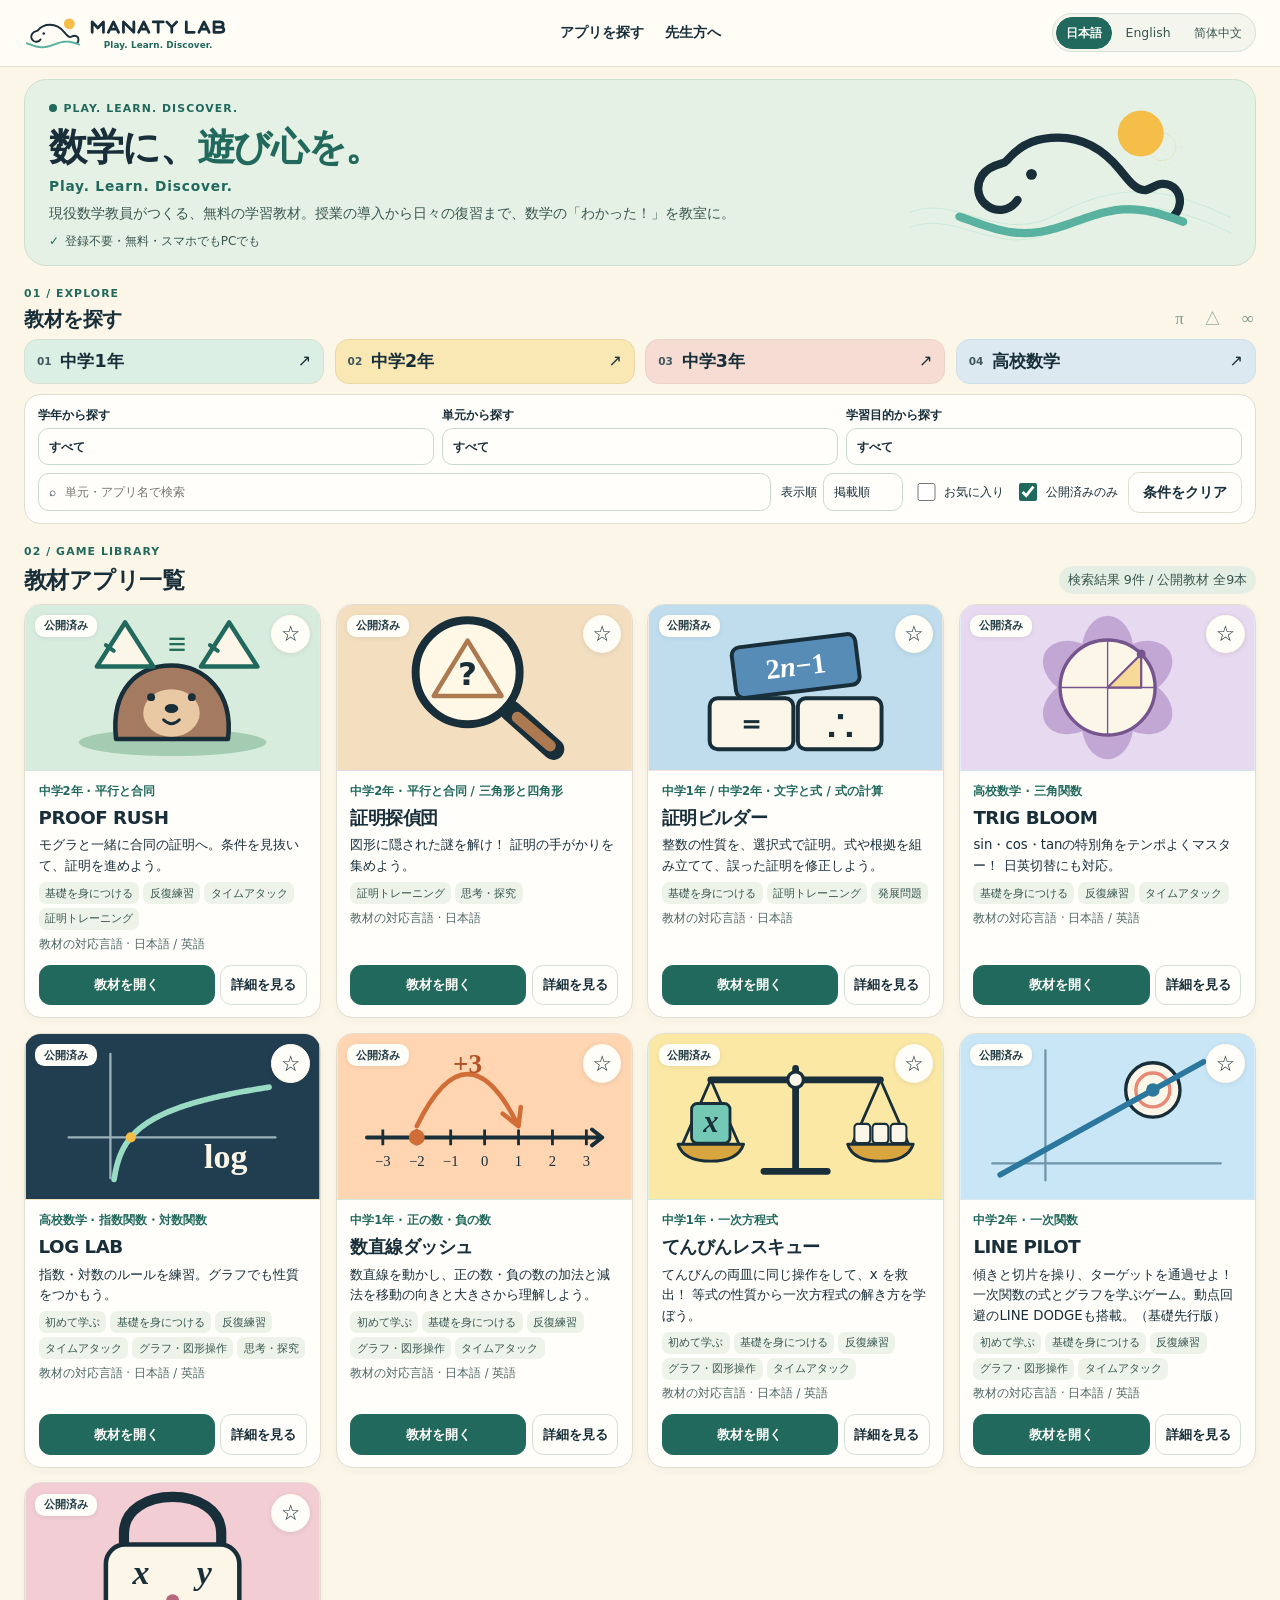
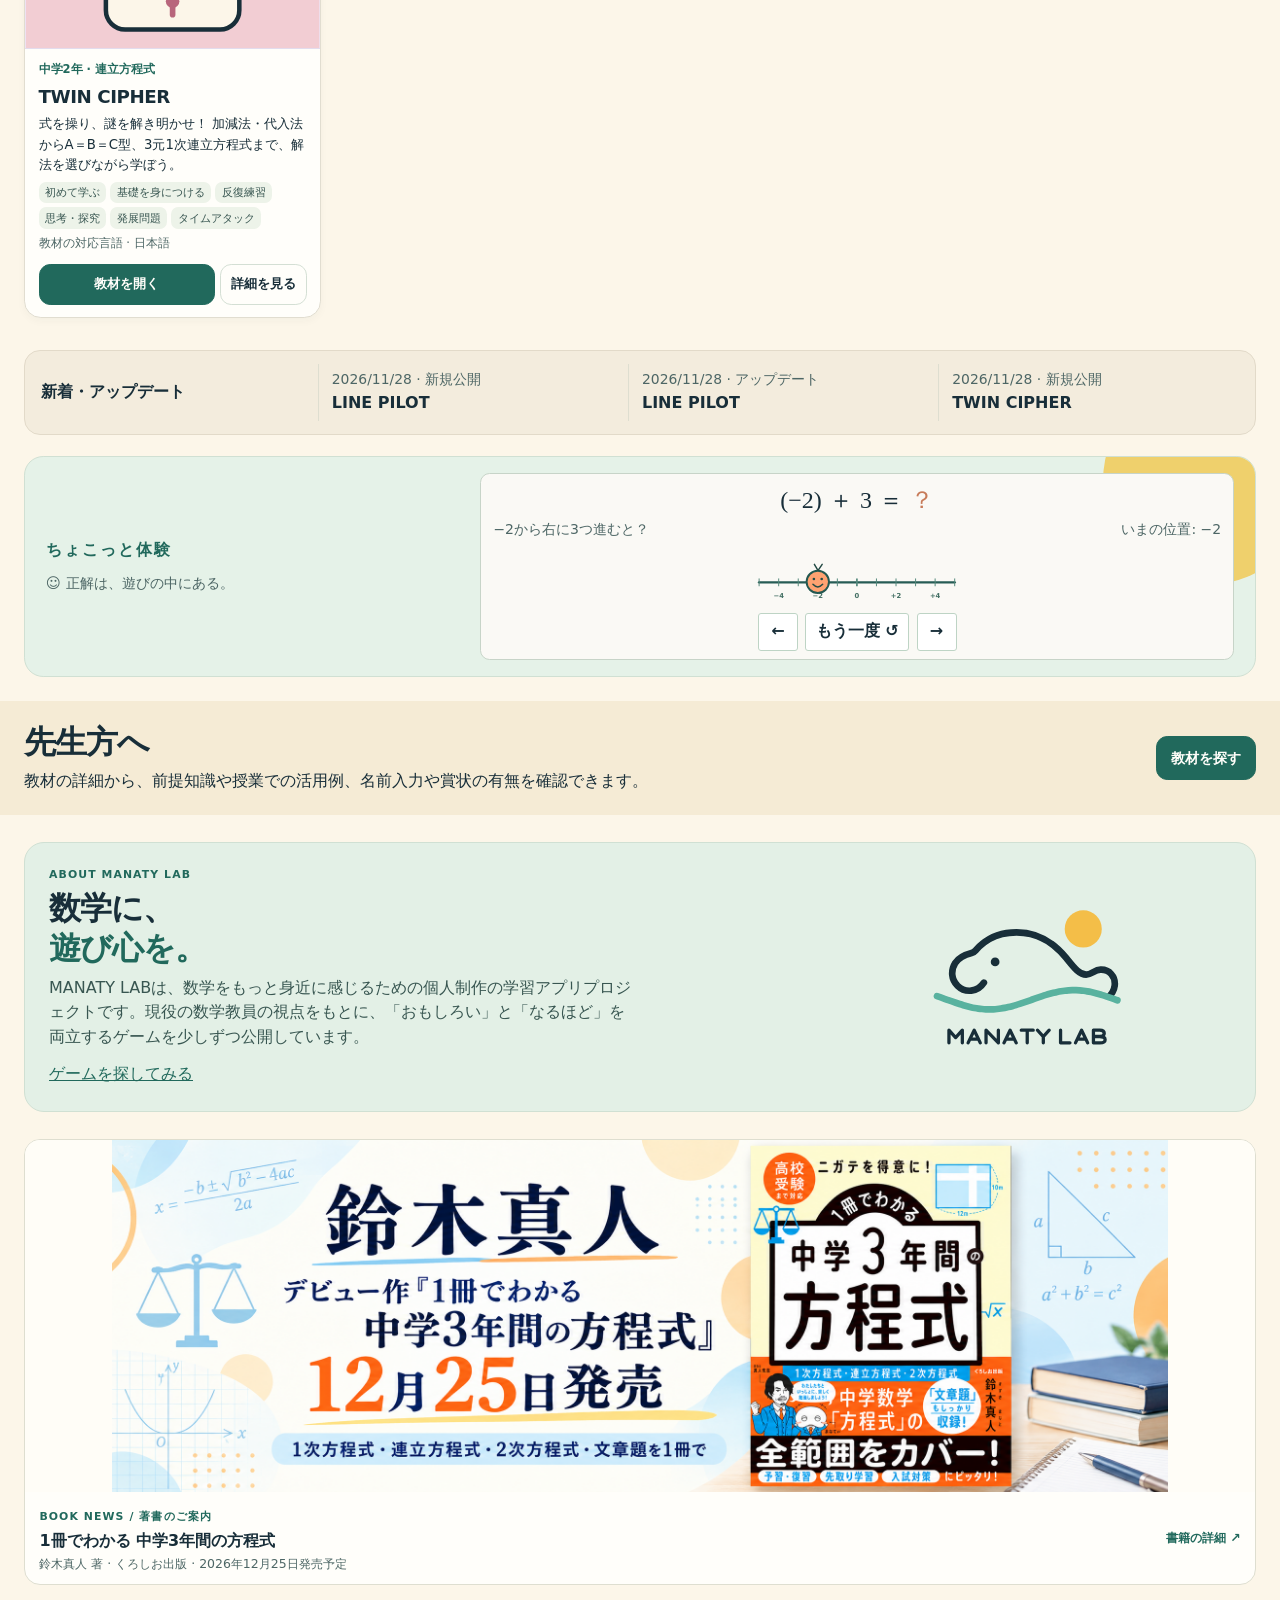
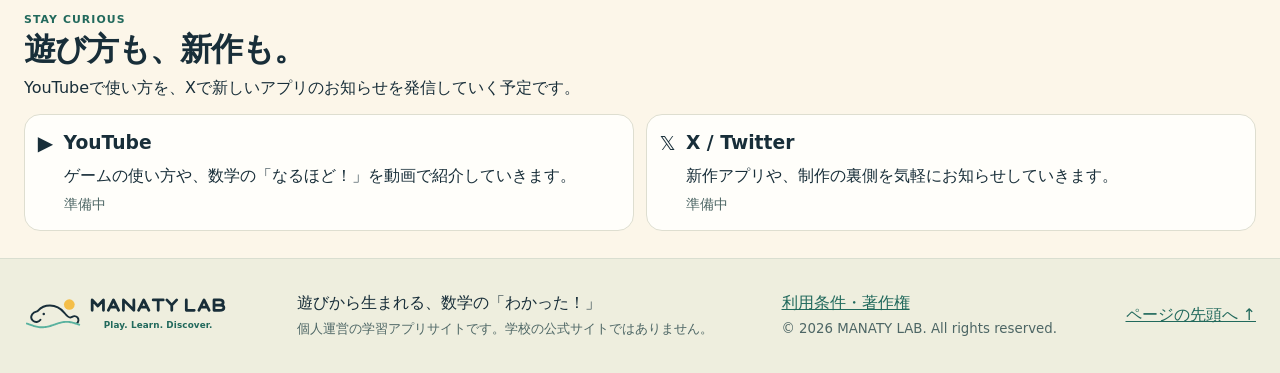
==== commit c02a01d4: "Release approved gentle beta portal: index.html" ====
--- a/index.html
+++ b/index.html
@@ -3,119 +3,342 @@
 <head>
   <meta charset="utf-8">
   <meta name="viewport" content="width=device-width, initial-scale=1, viewport-fit=cover">
-  <meta name="theme-color" content="#f9f8f3">
+  <meta name="theme-color" content="#fcf6e9">
   <meta name="description" content="MANATY LAB — 遊びから生まれる、数学の「わかった！」。中学・高校数学を楽しく学べる無料の学習ゲームを公開しています。">
   <meta property="og:type" content="website">
   <meta property="og:title" content="MANATY LAB | Play. Learn. Discover.">
   <meta property="og:description" content="遊びから生まれる、数学の「わかった！」無料で遊べる数学の学習アプリ。">
   <meta property="og:locale" content="ja_JP">
   <title>MANATY LAB — Play. Learn. Discover.</title>
+  <link rel="icon" type="image/svg+xml" href="./assets/brand/v0.9/manaty-icon-micro.svg">
   <link rel="stylesheet" href="./styles.css">
   <link rel="stylesheet" href="./editorial.css">
   <style>
-    /* App-first portal: compact introduction, searchable game library, quiet editorial footer. */
-    :root{--paper:#f5f7f5;--ink:#172b2a;--muted:#536662;--line:#dce5e0;--green:#14594b;--mint:#e6f3eb;--white:#fff;}
-    body{line-height:1.55}
+
+    /* MANATY LAB / Cream Playground. Brand shell only; app artwork remains unchanged. */
+    :root{--paper:#fff8e9;--ink:#203b45;--muted:#53666b;--line:#e5d9c5;--green:#176b60;--mint:#e1f1e6;--white:#fffefa;--yellow:#f4be48;--coral:#e97d69}
+    body{line-height:1.55;background:var(--paper)}
     .container{width:min(calc(100% - 3rem),84rem)}
-    .site-header{background:#fff;box-shadow:0 1px 8px #203e2e08}
-    .header-inner{min-height:3.8rem}
-    .wordmark-symbol{background:var(--green);color:white;border-radius:.6rem;padding:.05rem .3rem;font-size:1.35rem}
-    .wordmark-symbol span{color:#f2c959}
-    .languages{border:1px solid var(--line);border-radius:2rem;padding:.16rem}
-    .languages button{border-radius:2rem;min-height:2rem}
-    .languages [aria-pressed="true"]{background:var(--green);color:white;border-color:var(--green)}
-    .hero-wrap{grid-template-columns:minmax(0,1.5fr) minmax(0,1fr);gap:clamp(1rem,3vw,2.5rem);padding-block:1.4rem 1.35rem}
-    .hero-copy h1,html:lang(ja) .hero-copy h1,html:lang(zh) .hero-copy h1{font-size:clamp(1.8rem,3.2vw,3rem);line-height:1.2;letter-spacing:-.045em;margin:.35rem 0 .4rem}
-    .hero-copy h1 br{display:initial}
-    .hero-english{font-size:.95rem;color:var(--muted)}
-    .hero-description{font-size:.92rem;line-height:1.6;margin:.4rem 0 .65rem;max-width:46em}
-    .hero-actions .button{min-height:2.5rem;padding:.4rem .85rem}
-    .button,.app-play,.quiet{border-radius:.6rem}
-    .trust-row{font-size:.78rem;margin-top:.45rem}
-    .hero-visual{background:#e4f0e8;border:1px solid #d5e6db;border-radius:1rem;padding:.7rem 1rem}
-    .hero-blob{opacity:.4;width:10rem}
-    .mini-stage{margin:.35rem 0;padding:.45rem .7rem;border-radius:.7rem;background:#fff}
-    .mini-equation{font-size:1.6rem;line-height:1.2}
-    .mini-guides,.hero-note{font-size:.72rem}
-    #miniTrack{max-height:4.8rem}
-    .mini-controls button{min-height:2.35rem;min-width:2.5rem;border-radius:.5rem}
-    .catalog-section{padding-top:1.2rem;border-top:1px solid var(--line)}
-    #filterTitle{font-size:1.45rem;margin-bottom:.7rem}
-    .grade-shortcuts{gap:.65rem;margin-bottom:.7rem}
-    .grade-shortcuts button{min-height:3.45rem;grid-template-columns:auto 1fr auto;gap:.65rem;align-items:center;border-radius:.75rem;border:1px solid #ffffff80;padding:.55rem .8rem}
-    .grade-shortcuts button span:first-child{grid-column:auto;font-size:.7rem;font-weight:800;letter-spacing:0}
-    .grade-shortcuts strong{font-size:clamp(.95rem,1.6vw,1.15rem)}
-    #filters{background:#fff;border-radius:.8rem;padding:.75rem}
-    select,.search-box{border-radius:.5rem;border-color:#bdcdc5;min-height:2.5rem}
-    .filter-tools{margin-top:.45rem;gap:.3rem .7rem}
-    .filter-tools .quiet,.check{min-height:2.5rem}
-    .list-heading{margin:1.25rem 0 .7rem}
-    .list-heading h2{font-size:1.4rem}
+    .site-header{background:#fffaf0;border-bottom:1px solid #e5d9c5}
+    .header-inner{min-height:3.75rem;gap:1rem}
+    .wordmark{font-size:1.13rem;letter-spacing:-.045em}
+    .wordmark-symbol{display:inline-block;background:var(--ink);color:#fff8e9;border-radius:10px;padding:.05rem .32rem;line-height:1.4;font-size:1.28rem}
+    .wordmark-symbol span{color:var(--yellow)}
+    .wordmark b{color:var(--green)}
+    .desktop-nav{gap:1.3rem}
+    .desktop-nav a{font-weight:750}
+    .languages{border:1px solid var(--line);border-radius:2rem;padding:.15rem;background:var(--white)}
+    .languages button{border-radius:2rem;min-height:2rem;padding-inline:.58rem}
+    .languages [aria-pressed="true"]{background:var(--ink);color:white;border-color:var(--ink)}
+    .hero-wrap{position:relative;isolation:isolate;overflow:hidden;display:grid;grid-template-columns:minmax(0,1.45fr) minmax(0,.55fr);gap:1.1rem;align-items:center;margin-block:1rem 1.15rem;padding:1.05rem 1.55rem;background:#f9e7b7;border:1px solid #e5c985;border-radius:1.25rem}
+    .hero-wrap::before{content:"";position:absolute;z-index:-1;inset:0;background-image:radial-gradient(#b4a16740 1px,transparent 1px);background-size:18px 18px;mask-image:linear-gradient(90deg,transparent 35%,black)}
+    .hero-copy h1,html:lang(ja) .hero-copy h1,html:lang(zh) .hero-copy h1{font-size:clamp(1.75rem,3.1vw,2.65rem);line-height:1.16;letter-spacing:-.045em;margin:.28rem 0 .35rem}
+    .hero-copy h1 br{display:none}
+    html:lang(en) .hero-copy h1 br{display:initial}
+    .hero-english{font-size:.86rem;font-weight:750;letter-spacing:.06em;color:var(--green)}
+    .hero-description{max-width:58em;font-size:.85rem;line-height:1.6;margin:.3rem 0 .4rem;color:var(--ink)}
+    .eyebrow,.section-kicker,.play-label{font-size:.68rem;letter-spacing:.13em;font-weight:850;color:var(--green)}
+    .eyebrow-dot{display:inline-block;width:.5rem;height:.5rem;background:var(--green);border-radius:50%;margin-right:.4rem}
+    .hero-actions{display:none}
+    .trust-row{margin-top:.35rem;font-size:.75rem;color:#4b625c}
+    .hero-brand-art{position:relative;display:flex;align-items:center;justify-content:center;min-width:0;min-height:0}
+    .lab-manatee{display:block;width:min(100%,15rem);height:auto;overflow:visible}
+    .hero-stamp{position:absolute;right:0;top:0;line-height:1.04;font-size:clamp(.54rem,.78vw,.73rem);font-weight:900;letter-spacing:.07em;color:#365e58;transform:rotate(5deg)}
+    .hero-stamp span{color:#9b493b}
+    .catalog-section{padding-top:0}
+    .catalog-heading{display:flex;justify-content:space-between;align-items:flex-end;gap:.7rem;margin-bottom:.6rem}
+    .catalog-heading h2,#filterTitle{font-size:1.4rem;margin:.12rem 0 0;letter-spacing:-.035em}
+    .catalog-decoration{color:#8d7853;font-size:.85rem;letter-spacing:.12em}
+    .grade-shortcuts{gap:.65rem;margin-bottom:.6rem}
+    .grade-shortcuts button{position:relative;display:grid;grid-template-columns:auto minmax(0,1fr) auto;gap:.55rem;min-height:3.05rem;border:1px solid #d0c5aa;border-radius:.65rem;padding:.45rem .75rem;color:var(--ink);box-shadow:0 2px 0 #203b4510}
+    .grade-shortcuts button:nth-child(1){background:#cfe9d9}
+    .grade-shortcuts button:nth-child(2){background:#f9df8c}
+    .grade-shortcuts button:nth-child(3){background:#f6c7b8}
+    .grade-shortcuts button:nth-child(4){background:#cbdcf4}
+    .grade-shortcuts button span:first-child{grid-column:auto;font-size:.66rem;font-weight:850;letter-spacing:0;color:#40585e}
+    .grade-shortcuts strong{font-size:clamp(.95rem,1.5vw,1.09rem);font-weight:850}
+    .grade-shortcuts button:hover{outline:2px solid var(--ink);outline-offset:-2px}
+    #filters{background:#fffdf7;border:1px solid var(--line);border-radius:.85rem;padding:.65rem .8rem}
+    .filter-grid{gap:.5rem}
+    .filter-grid label,.filter-tools label{font-size:.78rem}
+    select,.search-box{border-radius:.5rem;border-color:#c9d2c8;min-height:2.35rem;padding-block:.3rem}
+    .filter-tools{gap:.25rem .65rem;margin-top:.4rem}
+    .filter-tools .quiet,.check{min-height:2.35rem}
+    .button,.app-play,.quiet{border-radius:.55rem;font-weight:750}
+    .button-dark,.app-play{background:var(--ink);border-color:var(--ink)}
+    .button-dark:hover,.app-play:hover{background:var(--green)}
+    .list-heading{margin:1.05rem 0 .65rem;align-items:end}
+    .list-heading h2{font-size:1.45rem;margin-top:.12rem}
+    .count-pill{font-size:.79rem;background:#f4ecdb;padding:.25rem .55rem;border-radius:2rem}
+    #catalogStatus:empty{display:none}
     .app-grid{grid-template-columns:repeat(4,minmax(0,1fr));gap:1rem}
-    .app-card{background:white;border:1px solid var(--line);border-radius:.9rem;overflow:hidden;box-shadow:0 2px 8px #183d2c06}
-    .app-art{height:clamp(8.5rem,11vw,10.5rem);border-radius:0}
-    .app-content{padding:.85rem;gap:.45rem}
-    .app-content h3{font-size:1.12rem;line-height:1.3}
-    .app-content p{font-size:.86rem;line-height:1.55}
-    .app-actions{gap:.4rem;align-items:stretch}
+    .app-card{background:var(--white);border:1px solid #e2d7c4;border-radius:.9rem;overflow:hidden;box-shadow:0 3px 0 #5843250b}
+    .app-art{height:auto;aspect-ratio:16/9;border-radius:0;border-bottom:1px solid #203b4510}
+    .app-art svg{display:block;width:100%;height:100%}
+    .app-content{padding:.8rem;gap:.35rem}
+    .app-content h3{font-size:1.14rem;line-height:1.3;letter-spacing:-.025em}
+    .app-content p{font-size:.83rem;line-height:1.55}
+    .app-meta,.game-language{font-size:.72rem!important}
+    .app-meta{color:var(--green);font-weight:750}
+    .tags{gap:.25rem}
+    .tags li{background:#f4f0e4;border:0;border-radius:.3rem;font-size:.69rem;padding:.15rem .4rem}
+    .status-chip{border-radius:.35rem;background:#fffdf7;color:#203b45;font-size:.69rem;box-shadow:0 1px 4px #203b4518}
+    .status-chip.published{background:#fffdf7}
+    .favorite{border-radius:50%;border-color:#fff8e9;background:#fffdf7;min-width:2.4rem;min-height:2.4rem;box-shadow:0 1px 5px #203b451c}
+    .app-actions{gap:.35rem;align-items:stretch}
     .app-actions .app-play{flex:1 1 auto}
-    .tags li{border-radius:.3rem;background:#f5f7f5}
-    .favorite{border-radius:50%}
-    .status-chip{border-radius:1rem}
-    .news-section{margin-top:2rem;margin-bottom:1.5rem;padding-block:.75rem}
-    .news-card{border-left:0;background:transparent;border-radius:.45rem}
-    .teacher-section{margin-top:1.8rem;padding-block:1.45rem}
-    .about-section,.connect-section{margin-block:1.8rem}
-    .about-panel{border-radius:.9rem;padding:1.6rem}
-    .about-orbit{width:7rem}
+    .app-actions .app-play,.app-actions .quiet{font-size:.8rem;min-height:2.55rem;padding:.4rem .6rem}
+    .app-actions .quiet{background:#fffdf7;border-color:var(--line)}
+    .news-section{margin:2rem auto 1.3rem;padding:.8rem 1rem;border:1px solid var(--line);border-radius:.8rem;background:#f6efdf}
+    .news-card{border-left:1px solid var(--line)}
+    .mini-section{margin-block:1.3rem}
+    .mini-section .hero-visual{max-width:100%;display:grid;grid-template-columns:minmax(0,.55fr) minmax(0,1fr);align-items:center;gap:.6rem 1.25rem;border:1px solid #c6d9cb;border-radius:1rem;background:#e3efe2;padding:1rem 1.3rem}
+    .mini-section .mini-stage{grid-column:2;grid-row:1/3;margin:0;padding:.5rem .75rem;border-radius:.6rem}
+    .mini-section .play-label{align-self:end;font-size:1rem}
+    .mini-section .hero-note{align-self:start;text-align:left;font-size:.9rem}
+    .mini-section .mini-equation{font-size:1.5rem}
+    .mini-section #miniTrack{max-height:4.5rem}
+    .mini-section .mini-controls button{min-height:2.4rem;min-width:2.5rem}
+    .teacher-section{margin-top:1.5rem;padding-block:1.3rem;background:#f1e4c7}
+    .about-section,.connect-section{margin-block:1.7rem}
+    .about-panel{background:var(--ink);border-radius:1rem;padding:1.5rem}
+    .about-panel .section-kicker{color:#f4d17d}
+    .about-orbit{width:7rem;border-color:#9bc1b2}
     .book-section{margin-block:1.5rem}
-    .book-banner{background:#fff;border:1px solid var(--line);border-radius:.7rem;overflow:hidden}
-    .book-banner img{display:block;width:100%;height:auto;max-height:22rem;object-fit:contain;background:#fffdf5}
-    .book-banner:hover{border-color:var(--green)}
+    .book-banner{background:#fffdf7;border:1px solid var(--line);border-radius:.8rem;overflow:hidden}
+    .book-banner img{display:block;width:100%;height:auto;max-height:22rem;object-fit:contain;background:#fffdf7}
     .book-copy{padding:.7rem .9rem;border-left:0}
     .book-copy h2{font-size:1rem;line-height:1.4;margin:.1rem 0}
-    .book-copy p,.book-cta{font-size:.75rem}
-    .book-copy .section-kicker{font-size:.65rem;color:var(--muted)}
-    .connect-card{border-radius:.7rem;border:1px solid var(--line);background:#fff}
+    .book-copy p,.book-cta{font-size:.78rem}
+    .connect-card{border-radius:.7rem;border:1px solid var(--line);background:var(--white)}
+    .site-footer{background:#f1e7d3}
+    :focus-visible{outline:3px solid #9a542e;outline-offset:3px}
+    @media(hover:hover) and (prefers-reduced-motion:no-preference){
+      .app-card,.grade-shortcuts button{transition:transform .16s ease,box-shadow .16s ease,border-color .16s ease}
+      .app-card:hover{transform:translateY(-3px);box-shadow:0 8px 16px #59432116;border-color:#bfb398}
+      .grade-shortcuts button:hover{transform:translateY(-2px)}
+      .lab-manatee{transition:transform .3s ease}
+      .hero-brand-art:hover .lab-manatee{transform:translateY(-4px) rotate(-3deg)}
+    }
     @media(min-width:55.01rem) and (max-width:70rem){.app-grid{grid-template-columns:repeat(3,minmax(0,1fr))}}
-    @media(max-width:55rem){.app-grid{grid-template-columns:repeat(2,minmax(0,1fr))}.hero-wrap{gap:1rem}}
+    @media(max-width:55rem){.app-grid{grid-template-columns:repeat(2,minmax(0,1fr))}.hero-wrap{grid-template-columns:minmax(0,1.6fr) minmax(0,.4fr);padding:1rem}}
     @media(max-width:41rem){
-      .container{width:calc(100% - 1.5rem)}
+      .container{width:calc(100% - 1.25rem)}
       .header-inner{min-height:3.6rem}
-      .hero-wrap{grid-template-columns:1fr;padding-block:.95rem;gap:.7rem}
-      .hero-copy h1,html:lang(ja) .hero-copy h1,html:lang(zh) .hero-copy h1{font-size:clamp(1.65rem,6.5vw,2.3rem)}
+      .wordmark{font-size:1rem}
+      .languages button{padding-inline:.38rem;font-size:.71rem}
+      .hero-wrap{grid-template-columns:minmax(0,1fr) 5.5rem;gap:.35rem;margin-block:.7rem .9rem;padding:.8rem .7rem;border-radius:.8rem}
+      .hero-copy h1,html:lang(ja) .hero-copy h1,html:lang(zh) .hero-copy h1{font-size:clamp(1.35rem,5.8vw,1.85rem);line-height:1.2}
       .hero-copy h1 br{display:initial}
-      .hero-description{font-size:.85rem}
-      .hero-visual{padding:.5rem .7rem}
-      .hero-note{display:none}
-      #miniTrack{max-height:3.7rem}
+      .hero-english{font-size:.68rem}
+      .hero-description{font-size:.76rem}
+      .trust-row{font-size:.68rem}
+      .hero-stamp{display:none}
       .grade-shortcuts{grid-template-columns:repeat(2,minmax(0,1fr));gap:.45rem}
-      .grade-shortcuts button{min-height:3rem;padding:.45rem .55rem;gap:.4rem}
+      .grade-shortcuts button{min-height:2.85rem;padding:.45rem .5rem;gap:.35rem}
+      #filters{padding:.55rem}
+      .filter-tools{gap:.2rem .45rem}
+      .list-heading{margin-top:.85rem}
       .app-grid{gap:.65rem}
-      .app-art{height:7rem}
-      .app-content{padding:.6rem;gap:.35rem}
+      .app-content{padding:.6rem;gap:.3rem}
       .app-content h3{font-size:1rem}
-      .app-content p{font-size:.8rem}
-      .app-actions .button,.app-actions .app-play,.app-actions .quiet{min-height:2.5rem;padding:.35rem .5rem;font-size:.8rem}
-      .status-chip{top:.35rem;left:.35rem;font-size:.65rem}
-      .favorite{top:.35rem;right:.35rem;min-height:2rem;min-width:2rem;font-size:1.1rem}
-      .book-copy{flex-direction:column;align-items:flex-start;gap:.3rem}
+      .app-content p{font-size:.77rem}
+      .app-actions .app-play,.app-actions .quiet{font-size:.75rem;min-height:2.45rem;padding:.35rem .4rem}
+      .status-chip{top:.35rem;left:.35rem;font-size:.61rem}
+      .favorite{top:.35rem;right:.35rem;min-height:2.1rem;min-width:2.1rem;font-size:1.1rem}
+      .mini-section .hero-visual{display:block;padding:.8rem}
+      .mini-section .mini-stage{margin:.4rem 0}
+      .mini-section .hero-note{text-align:right;font-size:.73rem}
+      .book-copy{flex-direction:column;align-items:flex-start;gap:.35rem}
       .about-panel{padding:1.15rem}
     }
-    @media(max-width:24rem){.app-grid{grid-template-columns:1fr}.app-art{height:9rem}}
+    @media(max-width:23rem){.app-grid{grid-template-columns:1fr}.hero-wrap{grid-template-columns:minmax(0,1fr) 4.2rem}}
+
+  
+    /* H / THE BEAUTY OF PLAY — a mathematical dark header and a warm, game-first library. */
+    :root{--paper:#fcf6e9;--ink:#182e39;--muted:#52656a;--line:#e4dbca;--green:#176b60;--mint:#e1f1e6;--white:#fffefa;--yellow:#f4be48;--coral:#e78976}
+    .site-header{background:#182e39;color:#fcf6e9;border-bottom:1px solid #36515a}
+    .wordmark{letter-spacing:-.025em}
+    .wordmark-symbol{background:#9adcc3;color:#182e39;border-radius:6px}
+    .wordmark-symbol span{color:#182e39}
+    .wordmark b{color:#9adcc3}
+    .desktop-nav a{color:#f1efe5}
+    .desktop-nav a:hover{text-decoration-color:#9adcc3;text-underline-offset:.35em}
+    .languages{background:#203b46;border-color:#45616c}
+    .languages button{color:#f1efe5}
+    .languages [aria-pressed="true"]{background:#9adcc3;border-color:#9adcc3;color:#182e39;font-weight:850}
+    .hero-wrap{background:#182e39;border:1px solid #34505a;border-radius:.85rem;color:#fcf6e9;grid-template-columns:minmax(0,1.2fr) minmax(0,.8fr);gap:1.4rem;margin-block:.85rem .9rem;padding:.8rem 1.45rem}
+    .hero-wrap::before{background-image:linear-gradient(115deg,#182e39 30%,#254550 100%);mask-image:none}
+    .hero-copy .eyebrow{color:#9adcc3}
+    .eyebrow-dot{background:#9adcc3}
+    .hero-copy h1,html:lang(ja) .hero-copy h1,html:lang(zh) .hero-copy h1{color:#fcf6e9;font-size:clamp(1.6rem,2.8vw,2.55rem);line-height:1.2;letter-spacing:-.04em;margin:.25rem 0 .4rem}
+    .hero-copy h1 .highlight{color:#9adcc3}
+    .hero-english{color:#9adcc3;font-size:.86rem}
+    .hero-description{color:#e1e9e4;line-height:1.55;font-size:.83rem}
+    .trust-row{color:#c0d3d4}
+    .trust-mark{color:#f4be48}
+    .hero-brand-art{width:100%;height:100%;max-height:9.7rem;overflow:hidden}
+    .math-figure{display:block;width:100%;height:auto;max-height:9.7rem}
+    .rose-curve{transform-origin:200px 77px}
+    .catalog-heading{margin-bottom:.45rem}
+    .catalog-heading h2,#filterTitle{font-size:1.25rem}
+    .catalog-decoration{color:#176b60;font-family:Georgia,serif;font-size:1.05rem}
+    .grade-shortcuts button{border:1px solid #d4cab8;min-height:2.85rem;border-radius:.45rem}
+    .grade-shortcuts button:nth-child(1){background:#d0e9dd}
+    .grade-shortcuts button:nth-child(2){background:#f8df9a}
+    .grade-shortcuts button:nth-child(3){background:#f6cbbd}
+    .grade-shortcuts button:nth-child(4){background:#d0dff2}
+    #filters{border-radius:.55rem;background:#fffdf7;padding:.6rem .75rem}
+    .list-heading{margin:.9rem 0 .6rem}
+    .list-heading h2{font-size:1.45rem}
+    .app-grid{gap:.9rem}
+    .app-card{border-radius:.65rem;box-shadow:0 2px 0 #5843250c}
+    .app-art{border-bottom:1px solid #182e3915}
+    .app-content{padding:.72rem .8rem}
+    .app-meta{color:#176b60}
+    .button-dark,.app-play{background:#182e39;border-color:#182e39;color:#fcf6e9}
+    .app-actions .app-play{justify-content:center}
+    .about-panel{background:#182e39}
+    .about-mascot{display:flex;flex-direction:column;align-items:center;justify-content:center;gap:.3rem;width:10rem;color:#9adcc3;font-size:.64rem;font-weight:800;letter-spacing:.13em}
+    .about-mascot svg{width:100%;height:auto}
+    .about-mascot svg g[font-family]{fill:#9adcc3}
+    .teacher-section{background:#efe6d2}
+    .site-footer{background:#182e39;color:#fcf6e9}
+    .footer-inner small{color:#c0d3d4}
+    .site-header :focus-visible,.hero-wrap :focus-visible,.site-footer :focus-visible{outline-color:#f4be48}
+    @media(hover:hover) and (prefers-reduced-motion:no-preference){
+      .rose-curve{transition:stroke-width .25s ease,fill-opacity .25s ease}
+      .hero-brand-art:hover .rose-curve{stroke-width:2.5;fill-opacity:.14}
+    }
+    @media(max-width:55rem){.hero-wrap{grid-template-columns:minmax(0,1.4fr) minmax(0,.6fr);gap:.65rem}}
+    @media(max-width:41rem){
+      .hero-wrap{grid-template-columns:minmax(0,1fr) minmax(0,.45fr);gap:.4rem;padding:.8rem .75rem;border-radius:.6rem}
+      .hero-copy h1,html:lang(ja) .hero-copy h1,html:lang(zh) .hero-copy h1{font-size:clamp(1.3rem,5.2vw,1.85rem)}
+      .hero-description{font-size:.75rem}
+      .hero-brand-art{max-height:7rem}
+      .math-figure{max-height:7rem}
+      .math-figure text{display:none}
+      .about-mascot{width:7rem;justify-self:end}
+      .app-card{border-radius:.55rem}
+    }
+    @media(max-width:23rem){.hero-wrap{grid-template-columns:minmax(0,1fr) 4.5rem}}
+
+  
+    /* Beta brand — fixed SVG assets, sourced from the approved image. */
+    :root{--brand-mint:#73c9b5;--brand-gold:#f4be48;--brand-navy:#182e39;--brand-cream:#fcf6e9}
+    .site-header .wordmark{display:flex;align-items:center;flex-shrink:0;min-width:0;line-height:1;padding:0}
+    .header-brand-logo{display:block;width:clamp(11.2rem,20vw,15.2rem);height:auto;max-width:100%;object-fit:contain}
+    .header-inner{min-height:4.35rem}
+    .site-header .languages [aria-pressed="true"]{background:var(--brand-mint);border-color:var(--brand-mint)}
+    .hero-copy h1 .highlight,.hero-copy .eyebrow,.hero-english{color:#9adcc3}
+    .hero-wrap{border-radius:.85rem}
+    .grade-shortcuts button:nth-child(1){background:#d0e9dd}
+    .grade-shortcuts button:nth-child(2){background:#f8df9a}
+    .about-mascot{width:min(100%,13rem);padding:.25rem}
+    .about-mascot img{display:block;width:100%;height:auto}
+    .footer-brand img{display:block;width:12.8rem;max-width:100%;height:auto}
+    @media(max-width:55rem){.header-brand-logo{width:11.2rem}.header-inner{min-height:3.7rem}}
+    @media(max-width:41rem){.header-inner{gap:.35rem;min-height:3.3rem}.header-brand-logo{width:clamp(8.1rem,39vw,10.4rem)}.header-tools{gap:.25rem;min-width:0}.languages{padding:.08rem}.languages button{padding-inline:.25rem;font-size:.69rem}.about-mascot{width:8.5rem}.footer-brand img{width:11rem}}
+    @media(max-width:23rem){.header-brand-logo{width:7.8rem}.languages button{padding-inline:.18rem;font-size:.65rem}}
+
+  
+    /* Beta identity / gentle mathematical playground.
+       Preserve the catalog and all controls; use the same fixed brand assets. */
+    :root{--paper:#fcf6e9;--ink:#182e39;--muted:#4d6665;--line:#deded0;--green:#21695c;--mint:#e1f2e9;--white:#fffefa;--yellow:#f4be48;--coral:#e78976}
+    body{background:var(--paper);color:var(--ink)}
+    .site-header{background:#fffdf6;color:var(--ink);border-bottom:1px solid #e2dfd2}
+    .header-inner{min-height:4.1rem}
+    .desktop-nav a{color:var(--ink)}
+    .desktop-nav a:hover{text-decoration-color:var(--green)}
+    .languages{background:#f4f6ed;border-color:#d4e0d5;border-radius:2rem}
+    .site-header .languages button{color:#385651;border-radius:2rem}
+    .site-header .languages [aria-pressed="true"]{background:#21695c;border-color:#21695c;color:#fffefa}
+    .hero-wrap{background:#e6f1e5;color:var(--ink);border:1px solid #cddfcf;border-radius:1.4rem;margin-block:.8rem .9rem;padding:.9rem 1.5rem;grid-template-columns:minmax(0,1.45fr) minmax(0,.55fr);gap:1rem;box-shadow:none}
+    .hero-wrap::before{display:none;background:none}
+    .hero-copy .eyebrow,.hero-english{color:#21695c}
+    .eyebrow-dot{background:#21695c}
+    .hero-copy h1,html:lang(ja) .hero-copy h1,html:lang(zh) .hero-copy h1{color:var(--ink);font-size:clamp(1.65rem,3vw,2.65rem);letter-spacing:-.035em;line-height:1.2;margin:.25rem 0 .4rem}
+    .hero-copy h1 .highlight{color:#21695c}
+    .hero-description{color:#385651;font-size:.87rem;line-height:1.65}
+    .trust-row{color:#385651}
+    .trust-mark{color:#21695c}
+    .hero-brand-art{position:relative;display:grid;place-items:center;width:100%;max-height:9.9rem;min-width:0;overflow:hidden;isolation:isolate}
+    .hero-ripples{position:absolute;inset:auto 0 0;width:100%;height:auto;z-index:-1}
+    .hero-brand-mark{display:block;width:min(100%,15.5rem);height:auto;max-height:9.3rem;object-fit:contain}
+    .section-kicker,.eyebrow{letter-spacing:.10em;color:#21695c}
+    .catalog-decoration{color:#557a70;opacity:.75;font-family:Georgia,serif}
+    .grade-shortcuts button{border:1px solid #d6e0d3;border-radius:.85rem;box-shadow:none;min-height:2.85rem}
+    .grade-shortcuts button:nth-child(1){background:#dcefe4}
+    .grade-shortcuts button:nth-child(2){background:#f9e8b4;border-color:#ead7a4}
+    .grade-shortcuts button:nth-child(3){background:#f7dcd3;border-color:#ead3ca}
+    .grade-shortcuts button:nth-child(4){background:#dce9f1;border-color:#cfdfeb}
+    .grade-shortcuts button:hover{outline:2px solid #21695c;outline-offset:-2px}
+    #filters{background:#fffefa;border:1px solid var(--line);border-radius:1rem;padding:.65rem .8rem}
+    select,.search-box{background:#fffefa;border-color:#c7d9cf;border-radius:.65rem}
+    .list-heading h2,.catalog-heading h2,#filterTitle{letter-spacing:-.025em;color:var(--ink)}
+    .app-card{background:#fffefa;border:1px solid #e1ddd0;border-radius:1.05rem;box-shadow:0 3px 9px #203b4509;overflow:hidden}
+    .app-art{border-radius:0;border-bottom:1px solid #203b450d}
+    .app-content{padding:.75rem .85rem}
+    .app-content h3{color:var(--ink)}
+    .app-meta{color:#21695c}
+    .tags li{background:#edf3e9;color:#385651;border-radius:.45rem}
+    .count-pill{background:#e5eee2;color:#385651}
+    .status-chip{background:#fffefa;border-radius:.6rem}
+    .button,.app-play,.quiet{border-radius:.7rem}
+    .button-dark,.app-play{background:#21695c;border-color:#21695c;color:#fffefa}
+    .button-dark:hover,.app-play:hover{background:#174e45;border-color:#174e45}
+    .app-actions .quiet{background:#fffefa;border-color:#d4dfd4}
+    .news-section{background:#f3ecdd;border-color:#e2dac9;border-radius:1rem}
+    .mini-section .hero-visual{background:#e5f2e8;border-color:#d0e0d3;border-radius:1.2rem}
+    .teacher-section{background:#f5ebd5}
+    .about-panel{background:#e3f0e6;color:var(--ink);border:1px solid #d0e0d3;border-radius:1.25rem}
+    .about-panel .section-kicker,.about-panel h2 span,.about-panel .text-link{color:#21695c}
+    .about-panel p{color:#385651}
+    .about-mascot{width:min(100%,13rem)}
+    .connect-card,.book-banner{background:#fffefa;border-radius:1rem}
+    .site-footer{background:#eeeede;color:var(--ink);border-top:1px solid #d9ded0}
+    .footer-inner small{color:#4d6665}
+    .site-footer a{color:#21695c}
+    .site-header :focus-visible,.hero-wrap :focus-visible,.site-footer :focus-visible,:focus-visible{outline:3px solid #21695c;outline-offset:3px}
+    @media(hover:hover) and (prefers-reduced-motion:no-preference){
+      .app-card:hover{transform:translateY(-3px);border-color:#b7cfc0;box-shadow:0 9px 18px #203b4512}
+      .hero-brand-mark{transition:transform .28s ease}
+      .hero-brand-art:hover .hero-brand-mark{transform:translateY(-3px)}
+    }
+    @media(max-width:55rem){.hero-wrap{grid-template-columns:minmax(0,1.4fr) minmax(0,.6fr);gap:.7rem;padding:1rem}.header-inner{min-height:3.7rem}}
+    @media(max-width:41rem){
+      .header-inner{min-height:3.35rem}
+      .hero-wrap{grid-template-columns:minmax(0,1fr) minmax(0,.42fr);gap:.35rem;border-radius:1.05rem;padding:.85rem .7rem;margin-block:.65rem .8rem}
+      .hero-copy h1,html:lang(ja) .hero-copy h1,html:lang(zh) .hero-copy h1{font-size:clamp(1.35rem,5.4vw,1.9rem)}
+      .hero-description{font-size:.76rem}
+      .hero-brand-art,.hero-brand-mark{max-height:7rem}
+      .app-grid{gap:.65rem}
+      .app-card{border-radius:.85rem}
+      .app-content{padding:.6rem}
+      .grade-shortcuts button{border-radius:.7rem}
+      #filters{padding:.55rem}
+      .about-mascot{width:9rem;justify-self:center}
+    }
+    @media(max-width:23rem){.hero-wrap{grid-template-columns:minmax(0,1fr) 4.7rem}}
+
+      /* Keep the shared v0.9 brand master already deployed to the app family. */
+    .site-header .wordmark,.footer-brand{display:inline-flex;align-items:center;gap:.38rem;text-decoration:none}
+    .site-header .brand-symbol,.footer-brand .brand-symbol{display:block;width:clamp(2.5rem,5vw,3.6rem);height:auto;flex:0 0 auto}
+    .brand-word{display:flex;flex-direction:column;align-items:center;gap:.12rem;min-width:0}
+    .site-header .brand-word img,.footer-brand .brand-word img{width:clamp(6.6rem,11vw,9.5rem);height:auto;display:block}
+    .brand-tagline{font-size:.55rem;font-weight:650;white-space:nowrap;color:#21695c;letter-spacing:.015em}
+    .about-mascot .about-brand-wordmark{width:83%;height:auto}
+    @media(max-width:41rem){.site-header .brand-symbol{width:2.15rem}.site-header .brand-word img{width:6.2rem}.site-header .wordmark{gap:.16rem}.brand-tagline{font-size:.44rem}}
+    @media(max-width:23rem){.site-header .brand-symbol{width:1.8rem}.site-header .brand-word img{width:5.5rem}}
   </style>
   <script defer src="./app.js"></script>
-<!-- MANATY LAB brand v0.9 -->
-<link rel="icon" type="image/svg+xml" href="./assets/brand/v0.9/manaty-icon-micro.svg">
-<style>.ml-brand-symbol{display:inline-block;box-sizing:border-box;flex:0 0 auto;width:36px;height:23px;object-fit:contain;vertical-align:middle;padding:2px;background:#FCF6E9;border-radius:5px}.ml-brand-inline{width:29px;height:17px;margin-right:5px}.site-header .ml-brand-symbol{width:52px;height:32px;background:transparent;padding:0}.site-header .ml-brand-wordmark{width:clamp(104px,13vw,150px);height:auto;object-fit:contain;display:block}@media(max-width:480px){.ml-brand-symbol{width:26px;height:18px;padding:1px}.ml-brand-inline{width:25px;height:16px}.site-header .ml-brand-symbol{width:40px;height:25px}.site-header .ml-brand-wordmark{width:104px}}</style>
 </head>
 <body>
   <a class="skip-link" href="#apps" data-i18n="skip">アプリ一覧へスキップ</a>
   <header class="site-header" id="top">
     <div class="header-inner container">
       <a class="wordmark" href="#top" data-label="home">
-        <img class="ml-brand-symbol" src="./assets/brand/v0.9/manaty-symbol.svg" width="52" height="32" alt="" title="MANATY LAB" decoding="async">
-        <img class="ml-brand-wordmark" src="./assets/brand/v0.9/manaty-wordmark.svg" alt="MANATY LAB" width="150" height="25">
+        <img class="brand-symbol" src="./assets/brand/v0.9/manaty-symbol.svg" alt="" width="52" height="32" decoding="async"><span class="brand-word"><img src="./assets/brand/v0.9/manaty-wordmark.svg" alt="MANATY LAB" width="150" height="25"><span class="brand-tagline">Play. Learn. Discover.</span></span>
       </a>
       <nav class="desktop-nav" data-label="navigation">
         <a href="#apps" data-i18n="navApps">アプリを探す</a>
@@ -146,6 +369,49 @@
         <div class="trust-row"><span class="trust-mark" aria-hidden="true">✓</span><span data-i18n="heroTrust">登録不要・無料・スマホでもPCでも</span></div>
       </div>
 
+      <div class="hero-brand-art" aria-hidden="true">
+        <svg class="hero-ripples" viewBox="0 0 440 168" xmlns="http://www.w3.org/2000/svg" fill="none">
+          <path d="M-20 126C55 75 113 165 200 119S355 77 460 133M-20 147C55 96 113 186 200 140S355 98 460 154" stroke="#73c9b5" stroke-width="1.4" opacity=".23"/>
+          <circle cx="346" cy="26" r="19" stroke="#d8b461" stroke-width="1" opacity=".35"/>
+          <circle cx="346" cy="26" r="26" stroke="#d8b461" stroke-width=".8" stroke-dasharray="2 5" opacity=".3"/>
+        </svg>
+        <img class="hero-brand-mark" src="./assets/brand/v0.9/manaty-symbol.svg" alt="" width="466" height="278" fetchpriority="high">
+      </div>
+    </section>
+
+    <section class="catalog-section container" id="apps" aria-labelledby="apps-title" tabindex="-1">
+      <div class="catalog-heading"><div><span class="section-kicker">01 / EXPLORE</span><h2 id="filterTitle" data-i18n="find">教材を探す</h2></div><span class="catalog-decoration" aria-hidden="true"><span>π</span> &nbsp; △ &nbsp; ∞</span></div>
+      <div class="grade-shortcuts" aria-label="Grade" data-label="byGrade"><button type="button" data-quick-grade="j1"><span aria-hidden="true">01</span><strong data-i18n="gradeJ1">中学1年</strong><span aria-hidden="true">↗</span></button><button type="button" data-quick-grade="j2"><span aria-hidden="true">02</span><strong data-i18n="gradeJ2">中学2年</strong><span aria-hidden="true">↗</span></button><button type="button" data-quick-grade="j3"><span aria-hidden="true">03</span><strong data-i18n="gradeJ3">中学3年</strong><span aria-hidden="true">↗</span></button><button type="button" data-quick-grade="high"><span aria-hidden="true">04</span><strong data-i18n="gradeHigh">高校数学</strong><span aria-hidden="true">↗</span></button></div>
+      <form id="filters" aria-labelledby="filterTitle">
+        <div class="filter-grid">
+          <label><span data-i18n="byGrade">学年から探す</span><select id="grade"></select></label>
+          <label><span data-i18n="byUnit">単元から探す</span><select id="unit"></select></label>
+          <label><span data-i18n="byPurpose">学習目的から探す</span><select id="purpose"></select></label>
+        </div>
+        <div class="filter-tools">
+          <label class="search-box"><span aria-hidden="true">⌕</span><span class="sr-only" data-i18n="searchLabel">教材を検索</span><input id="searchInput" type="search" data-i18n-placeholder="searchPlaceholder" autocomplete="off"></label>
+          <label class="sort-control"><span data-i18n="sortLabel">表示順</span><select id="sort"></select></label>
+          <label class="check"><input type="checkbox" id="onlyFavorites"><span data-i18n="favorites">お気に入り</span></label>
+          <label class="check"><input type="checkbox" id="onlyPublished" checked><span data-i18n="onlyPublished">公開済みのみ</span></label>
+          <button type="button" class="quiet" id="resetFilters" data-i18n="clear">条件をクリア</button>
+        </div>
+      </form>
+      <div class="section-heading list-heading">
+        <div><span class="section-kicker">02 / GAME LIBRARY</span><h2 id="apps-title" data-i18n="library">教材アプリ一覧</h2></div>
+        <p class="count-pill" id="appCount" aria-live="polite"></p>
+      </div>
+      <p id="catalogStatus" role="status"></p>
+      <button type="button" id="retry" class="button button-dark" hidden data-i18n="retry">再試行</button>
+      <div class="app-grid" id="appGrid"></div>
+      <button type="button" id="more" class="button button-light more" hidden data-i18n="more">さらに表示</button>
+    </section>
+
+    <section class="news-section container" aria-labelledby="newsTitle">
+      <h2 id="newsTitle" data-i18n="news">新着・アップデート</h2>
+      <div id="newsList"></div>
+    </section>
+
+    <section class="mini-section container" aria-label="Mini math game">
       <div class="hero-visual" data-label="miniLabel">
         <span class="visual-decor visual-decor-one" aria-hidden="true">✦</span>
         <span class="visual-decor visual-decor-two" aria-hidden="true">＋</span>
@@ -168,38 +434,6 @@
       </div>
     </section>
 
-    <section class="catalog-section container" id="apps" aria-labelledby="apps-title" tabindex="-1">
-      <h2 id="filterTitle" data-i18n="find">教材を探す</h2>
-      <div class="grade-shortcuts" aria-label="Grade" data-label="byGrade"><button type="button" data-quick-grade="j1"><span aria-hidden="true">01</span><strong data-i18n="gradeJ1">中学1年</strong><span aria-hidden="true">↗</span></button><button type="button" data-quick-grade="j2"><span aria-hidden="true">02</span><strong data-i18n="gradeJ2">中学2年</strong><span aria-hidden="true">↗</span></button><button type="button" data-quick-grade="j3"><span aria-hidden="true">03</span><strong data-i18n="gradeJ3">中学3年</strong><span aria-hidden="true">↗</span></button><button type="button" data-quick-grade="high"><span aria-hidden="true">04</span><strong data-i18n="gradeHigh">高校数学</strong><span aria-hidden="true">↗</span></button></div>
-      <form id="filters" aria-labelledby="filterTitle">
-        <div class="filter-grid">
-          <label><span data-i18n="byGrade">学年から探す</span><select id="grade"></select></label>
-          <label><span data-i18n="byUnit">単元から探す</span><select id="unit"></select></label>
-          <label><span data-i18n="byPurpose">学習目的から探す</span><select id="purpose"></select></label>
-        </div>
-        <div class="filter-tools">
-          <label class="search-box"><span aria-hidden="true">⌕</span><span class="sr-only" data-i18n="searchLabel">教材を検索</span><input id="searchInput" type="search" data-i18n-placeholder="searchPlaceholder" autocomplete="off"></label>
-          <label class="sort-control"><span data-i18n="sortLabel">表示順</span><select id="sort"></select></label>
-          <label class="check"><input type="checkbox" id="onlyFavorites"><span data-i18n="favorites">お気に入り</span></label>
-          <label class="check"><input type="checkbox" id="onlyPublished" checked><span data-i18n="onlyPublished">公開済みのみ</span></label>
-          <button type="button" class="quiet" id="resetFilters" data-i18n="clear">条件をクリア</button>
-        </div>
-      </form>
-      <div class="section-heading list-heading">
-        <h2 id="apps-title" data-i18n="library">教材アプリ一覧</h2>
-        <p class="count-pill" id="appCount" aria-live="polite"></p>
-      </div>
-      <p id="catalogStatus" role="status"></p>
-      <button type="button" id="retry" class="button button-dark" hidden data-i18n="retry">再試行</button>
-      <div class="app-grid" id="appGrid"></div>
-      <button type="button" id="more" class="button button-light more" hidden data-i18n="more">さらに表示</button>
-    </section>
-
-    <section class="news-section container" aria-labelledby="newsTitle">
-      <h2 id="newsTitle" data-i18n="news">新着・アップデート</h2>
-      <div id="newsList"></div>
-    </section>
-
     <section class="teacher-section" id="how" aria-labelledby="teacherTitle">
       <div class="container teacher-layout">
         <div><h2 id="teacherTitle" data-i18n="teachers">先生方へ</h2><p data-i18n="teacherBody">教材の詳細から、前提知識や授業での活用例、名前入力や賞状の有無を確認できます。</p></div>
@@ -215,7 +449,7 @@
     <section class="about-section container" id="about">
       <div class="about-panel">
         <div><div class="section-kicker" data-i18n="aboutKicker">ABOUT MANATY LAB</div><h2 data-i18n-html="aboutTitle">数学に、<br><span>遊び心を。</span></h2><p data-i18n="aboutBody">MANATY LABは、数学をもっと身近に感じるための個人制作の学習アプリプロジェクトです。現役の数学教員の視点をもとに、「おもしろい」と「なるほど」を両立するゲームを少しずつ公開しています。</p><a href="#apps" class="text-link"><span data-i18n="aboutLink">ゲームを探してみる</span> </a></div>
-        <div class="about-orbit" aria-hidden="true"><div class="orbit orbit-1"></div><div class="orbit orbit-2"></div><div class="orbit-center">M<span>·</span></div><span class="orbit-text orbit-text-a">PLAY</span><span class="orbit-text orbit-text-b">LEARN</span><span class="orbit-text orbit-text-c">DISCOVER</span></div>
+        <div class="about-mascot" aria-hidden="true"><img src="./assets/brand/v0.9/manaty-symbol.svg" alt="" width="960" height="560" loading="lazy"><img class="about-brand-wordmark" src="./assets/brand/v0.9/manaty-wordmark.svg" alt="" width="1156" height="195" loading="lazy"></div>
       </div>
     </section>
 
@@ -235,6 +469,6 @@
     </section>
   </main>
 
-  <footer class="site-footer"><div class="container footer-inner"><div><a class="footer-brand" href="#top">MANATY LAB</a><p>Play. Learn. Discover.</p></div><div><p data-i18n="footerMessage">遊びから生まれる、数学の「わかった！」</p><small data-i18n="footerNote">個人運営の学習アプリサイトです。学校の公式サイトではありません。</small></div><div><a href="./terms.html" data-i18n="termsLink">利用条件・著作権</a><br><small>© 2026 MANATY LAB. All rights reserved.</small></div><a href="#top" class="to-top" data-i18n="backToTop">ページの先頭へ</a></div></footer>
+  <footer class="site-footer"><div class="container footer-inner"><div><a class="footer-brand" href="#top"><img class="brand-symbol" src="./assets/brand/v0.9/manaty-symbol.svg" alt="" width="52" height="32" decoding="async"><span class="brand-word"><img src="./assets/brand/v0.9/manaty-wordmark.svg" alt="MANATY LAB" width="150" height="25"><span class="brand-tagline">Play. Learn. Discover.</span></span></a></div><div><p data-i18n="footerMessage">遊びから生まれる、数学の「わかった！」</p><small data-i18n="footerNote">個人運営の学習アプリサイトです。学校の公式サイトではありません。</small></div><div><a href="./terms.html" data-i18n="termsLink">利用条件・著作権</a><br><small>© 2026 MANATY LAB. All rights reserved.</small></div><a href="#top" class="to-top" data-i18n="backToTop">ページの先頭へ</a></div></footer>
 </body>
 </html>
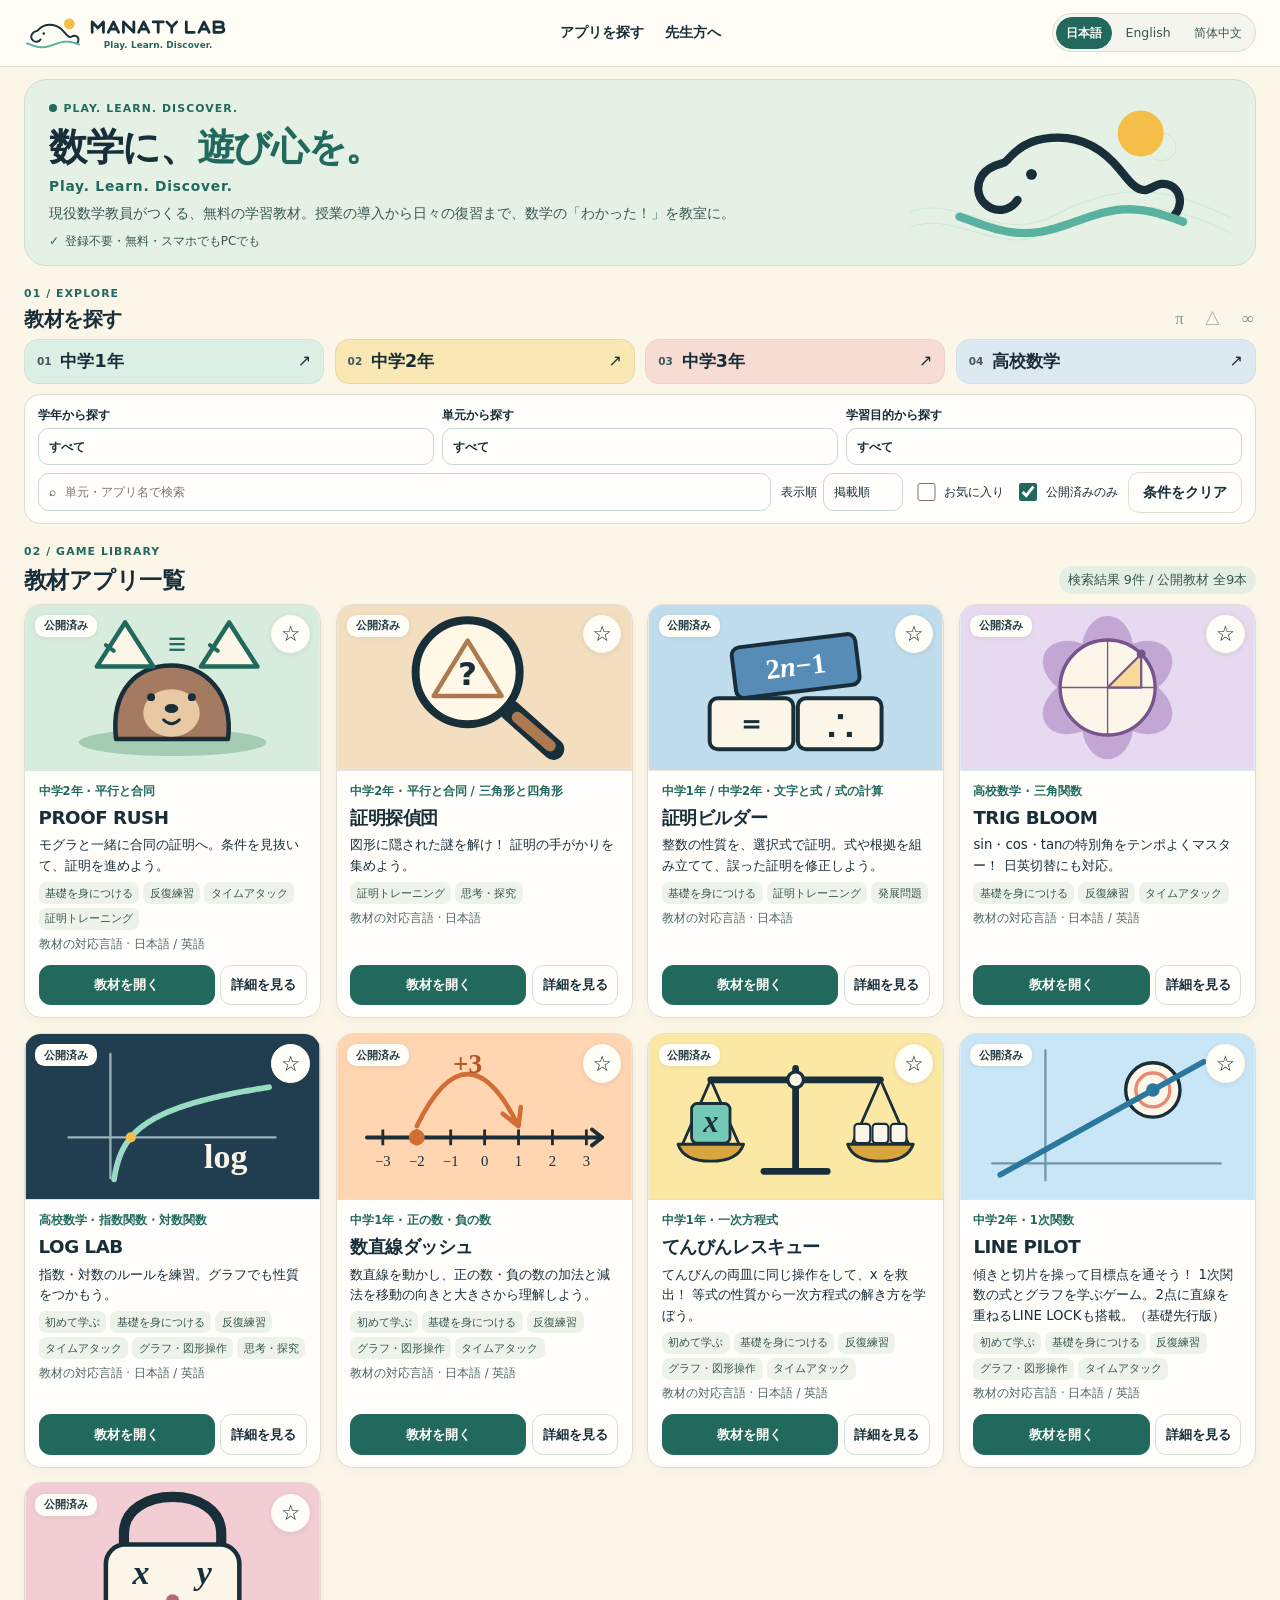
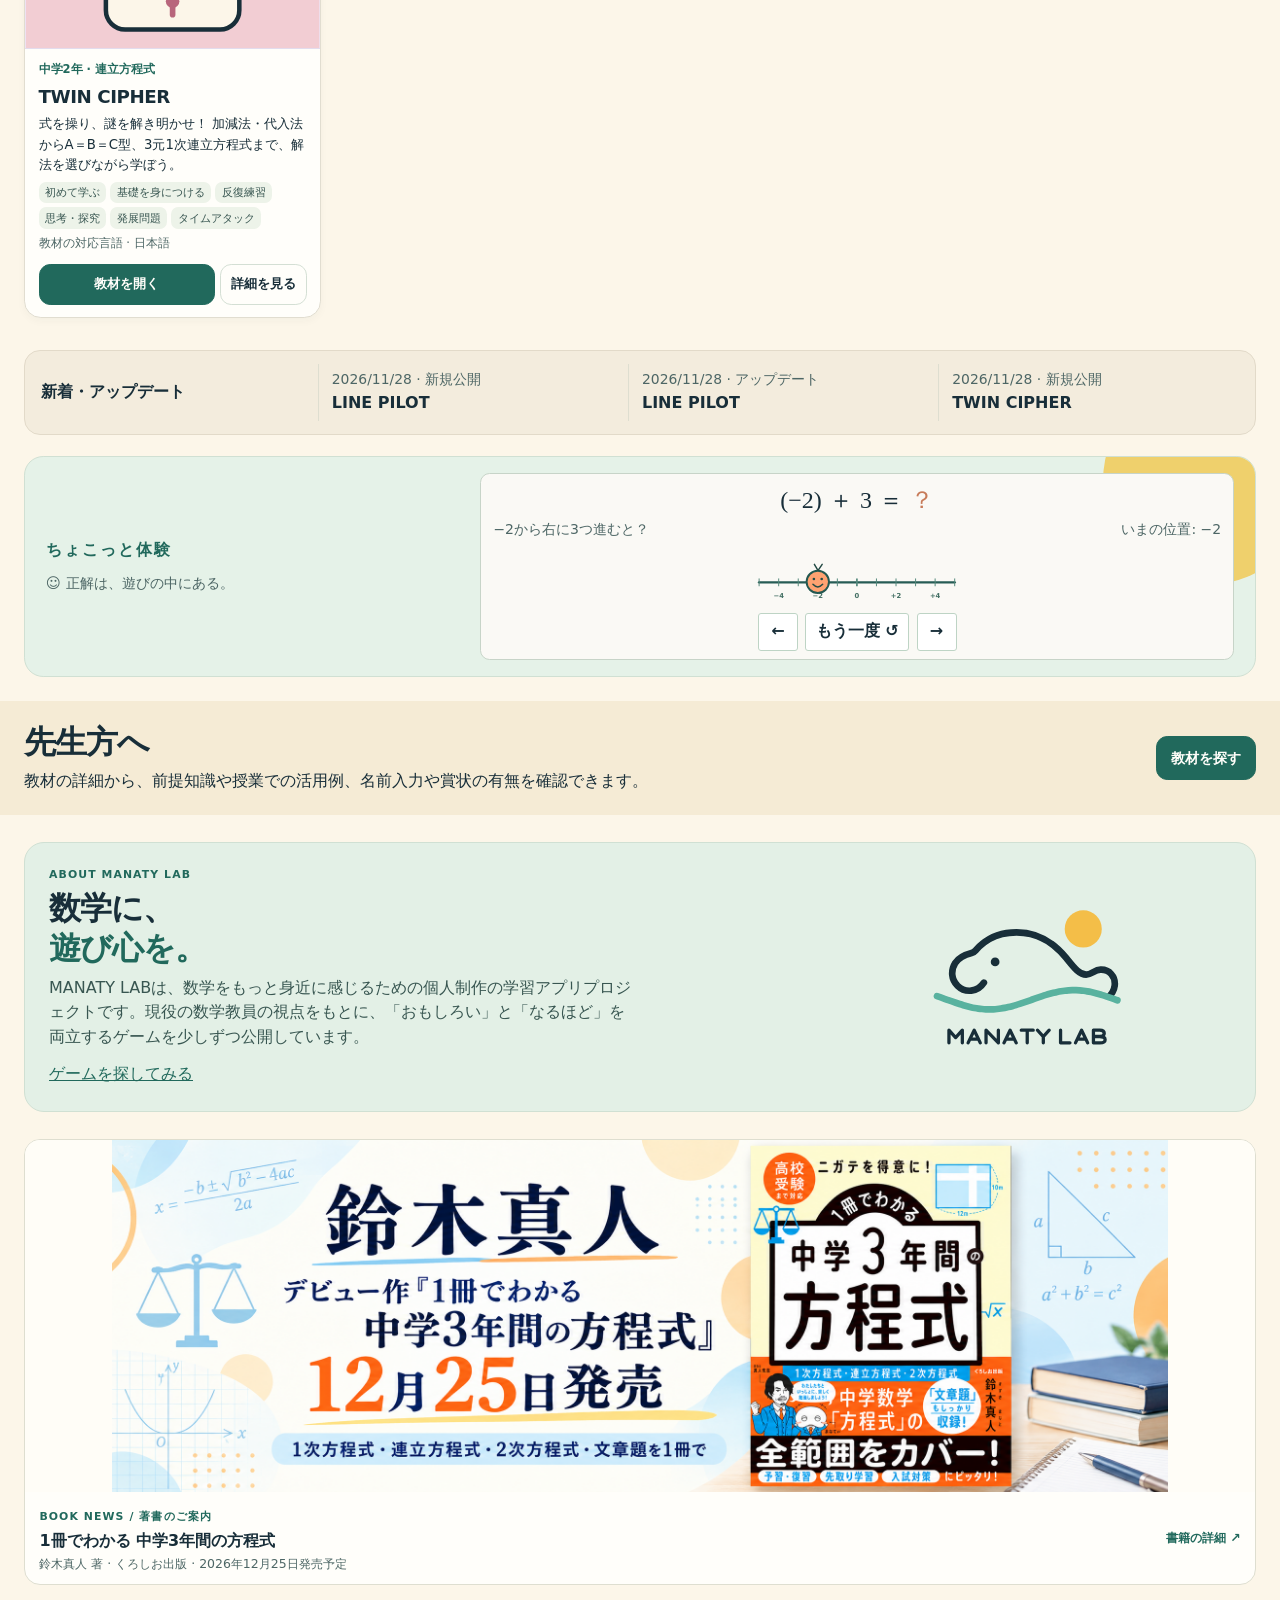
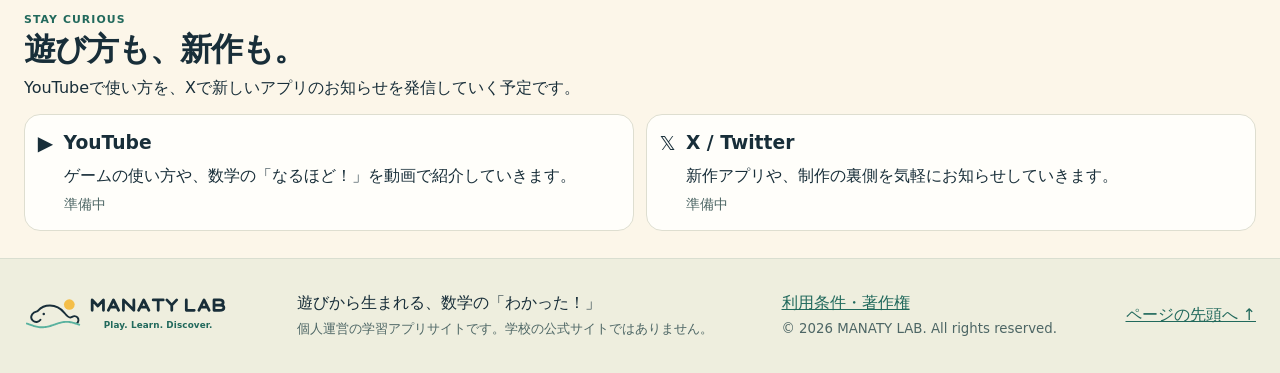
==== commit 29a88b53: "Mobile-first library and rounded thumbnail typography: index.html" ====
--- a/index.html
+++ b/index.html
@@ -330,6 +330,65 @@
     .about-mascot .about-brand-wordmark{width:83%;height:auto}
     @media(max-width:41rem){.site-header .brand-symbol{width:2.15rem}.site-header .brand-word img{width:6.2rem}.site-header .wordmark{gap:.16rem}.brand-tagline{font-size:.44rem}}
     @media(max-width:23rem){.site-header .brand-symbol{width:1.8rem}.site-header .brand-word img{width:5.5rem}}
+  
+    /* Mobile-first catalog: the first games should appear near the top. */
+    .mobile-filter-toggle{display:none}
+    .advanced-filter-options{display:contents}
+    .grade-shortcuts button[aria-pressed="true"]{outline:2px solid #21695c;outline-offset:-2px}
+    @media(max-width:48rem){
+      .container{width:calc(100% - 1.15rem)}
+      .site-header .header-inner{min-height:3.25rem;gap:.3rem;padding-block:.25rem}
+      .site-header .brand-word img{width:clamp(5.5rem,24vw,7.5rem)}
+      .site-header .brand-symbol{width:clamp(1.9rem,8vw,2.6rem)}
+      .site-header .languages button{min-height:2.5rem;padding-inline:.28rem;font-size:.69rem}
+      .hero-wrap{display:block;margin:.4rem auto .55rem;padding:.55rem .75rem;border-radius:.85rem}
+      .hero-copy .eyebrow,.hero-copy .hero-english,.hero-description,.hero-brand-art,.hero-actions{display:none}
+      .hero-copy h1,html:lang(ja) .hero-copy h1,html:lang(zh) .hero-copy h1{font-size:clamp(1.2rem,4.8vw,1.75rem);margin:0;line-height:1.35;letter-spacing:-.025em}
+      .hero-copy h1 br{display:none}
+      .hero-copy .trust-row{font-size:.7rem;margin:.22rem 0 0;line-height:1.3}
+      .catalog-heading{margin:0 0 .28rem}
+      .catalog-heading .section-kicker,.catalog-decoration,.list-heading .section-kicker{display:none}
+      .catalog-heading h2,#filterTitle{font-size:.96rem;margin:0}
+      .grade-shortcuts{grid-template-columns:repeat(4,minmax(0,1fr));gap:.28rem;margin:0 0 .4rem}
+      .grade-shortcuts button{display:flex;justify-content:center;text-align:center;min-height:2.65rem;padding:.25rem .1rem;border-radius:.65rem;gap:0}
+      .grade-shortcuts button span{display:none}
+      .grade-shortcuts button strong{font-size:clamp(.68rem,2.9vw,.88rem);line-height:1.25;overflow-wrap:anywhere}
+      #filters{padding:0;border:0;background:transparent;margin:0}
+      .filter-tools{display:grid;grid-template-columns:minmax(0,1fr) auto;gap:.35rem;margin:0;align-items:center}
+      .filter-tools .search-box{margin:0;min-width:0;min-height:2.75rem;width:100%;box-sizing:border-box}
+      .search-box input{font-size:16px;min-width:0;width:100%}
+      .filter-tools .mobile-filter-toggle{display:inline-flex;min-height:2.75rem;padding:.35rem .6rem;font-size:.77rem;background:#fffefa;border-color:#c7d9cf;white-space:nowrap}
+      #filters:not(.filters-expanded) .filter-grid,#filters:not(.filters-expanded) .advanced-filter-options{display:none}
+      #filters.filters-expanded{display:flex;flex-direction:column;gap:.45rem}
+      #filters.filters-expanded .filter-tools{display:contents}
+      #filters.filters-expanded .search-box{order:-3}
+      #filters.filters-expanded .mobile-filter-toggle{order:-2;align-self:flex-end;margin-top:-.15rem}
+      #filters.filters-expanded .filter-grid{order:-1;display:grid;grid-template-columns:repeat(2,minmax(0,1fr));gap:.4rem;background:#fffefa;padding:.55rem;border:1px solid var(--line);border-radius:.75rem}
+      #filters.filters-expanded .filter-grid label:last-child{grid-column:1/-1}
+      #filters select{max-width:100%;font-size:16px;min-height:2.5rem}
+      #filters.filters-expanded .advanced-filter-options{display:flex;flex-wrap:wrap;gap:.3rem .6rem;align-items:center;padding:.2rem .15rem}
+      .list-heading{margin:.55rem 0 .35rem;gap:.3rem}
+      .list-heading h2{font-size:1.12rem;margin:0}
+      .count-pill{font-size:.7rem;margin:0}
+      #catalogStatus[hidden],#retry[hidden],#more[hidden]{display:none!important}
+      .app-grid{grid-template-columns:repeat(2,minmax(0,1fr));gap:.5rem}
+      .app-card{border-radius:.85rem}
+      .app-art{aspect-ratio:16/9;height:auto}
+      .app-art .status-chip.published{display:none}
+      .app-art .favorite{min-width:2.5rem;min-height:2.5rem;top:.15rem;right:.15rem}
+      .app-content{padding:.48rem;gap:.25rem}
+      .app-content h3{font-size:.94rem;line-height:1.25;margin:0;overflow-wrap:anywhere}
+      .app-content .app-meta{font-size:.66rem!important;line-height:1.3}
+      .app-content .app-summary{font-size:.75rem;line-height:1.4;margin:0;display:-webkit-box;-webkit-line-clamp:2;-webkit-box-orient:vertical;overflow:hidden;min-height:2.1em}
+      .app-content .tags,.app-content .game-language{display:none}
+      .app-actions{display:grid;grid-template-columns:1fr;gap:.2rem;margin-top:auto}
+      .app-actions .app-play{min-height:2.6rem;font-size:.82rem;padding:.3rem .15rem}
+      .app-actions .quiet{min-height:2.2rem;font-size:.73rem;padding:.25rem .1rem}
+      #apps-title,#apps{scroll-margin-top:4rem}
+      .news-section{margin-block:1rem}
+    }
+    @media(max-width:23rem){.app-grid{grid-template-columns:repeat(2,minmax(0,1fr))}.site-header .languages button{padding-inline:.15rem;font-size:.65rem}.site-header .brand-word img{width:5.1rem}.site-header .brand-symbol{width:1.7rem}.brand-tagline{font-size:.4rem}}
+
   </style>
   <script defer src="./app.js"></script>
 </head>
@@ -383,17 +442,17 @@
       <div class="catalog-heading"><div><span class="section-kicker">01 / EXPLORE</span><h2 id="filterTitle" data-i18n="find">教材を探す</h2></div><span class="catalog-decoration" aria-hidden="true"><span>π</span> &nbsp; △ &nbsp; ∞</span></div>
       <div class="grade-shortcuts" aria-label="Grade" data-label="byGrade"><button type="button" data-quick-grade="j1"><span aria-hidden="true">01</span><strong data-i18n="gradeJ1">中学1年</strong><span aria-hidden="true">↗</span></button><button type="button" data-quick-grade="j2"><span aria-hidden="true">02</span><strong data-i18n="gradeJ2">中学2年</strong><span aria-hidden="true">↗</span></button><button type="button" data-quick-grade="j3"><span aria-hidden="true">03</span><strong data-i18n="gradeJ3">中学3年</strong><span aria-hidden="true">↗</span></button><button type="button" data-quick-grade="high"><span aria-hidden="true">04</span><strong data-i18n="gradeHigh">高校数学</strong><span aria-hidden="true">↗</span></button></div>
       <form id="filters" aria-labelledby="filterTitle">
-        <div class="filter-grid">
+        <div class="filter-grid" id="advancedFilterGrid">
           <label><span data-i18n="byGrade">学年から探す</span><select id="grade"></select></label>
           <label><span data-i18n="byUnit">単元から探す</span><select id="unit"></select></label>
           <label><span data-i18n="byPurpose">学習目的から探す</span><select id="purpose"></select></label>
         </div>
         <div class="filter-tools">
           <label class="search-box"><span aria-hidden="true">⌕</span><span class="sr-only" data-i18n="searchLabel">教材を検索</span><input id="searchInput" type="search" data-i18n-placeholder="searchPlaceholder" autocomplete="off"></label>
-          <label class="sort-control"><span data-i18n="sortLabel">表示順</span><select id="sort"></select></label>
+          <button type="button" id="toggleFilters" class="quiet mobile-filter-toggle" aria-expanded="false" aria-controls="advancedFilterGrid advancedFilterOptions"><span data-i18n="filterMore">絞り込み</span> <span aria-hidden="true">⌄</span></button><div id="advancedFilterOptions" class="advanced-filter-options"><label class="sort-control"><span data-i18n="sortLabel">表示順</span><select id="sort"></select></label>
           <label class="check"><input type="checkbox" id="onlyFavorites"><span data-i18n="favorites">お気に入り</span></label>
           <label class="check"><input type="checkbox" id="onlyPublished" checked><span data-i18n="onlyPublished">公開済みのみ</span></label>
-          <button type="button" class="quiet" id="resetFilters" data-i18n="clear">条件をクリア</button>
+          <button type="button" class="quiet" id="resetFilters" data-i18n="clear">条件をクリア</button></div>
         </div>
       </form>
       <div class="section-heading list-heading">
@@ -407,7 +466,7 @@
     </section>
 
     <section class="news-section container" aria-labelledby="newsTitle">
-      <h2 id="newsTitle" data-i18n="news">新着・アップデート</h2>
+      <h2 id="newsTitle" data-i18n="news">新しい教材</h2>
       <div id="newsList"></div>
     </section>
 
